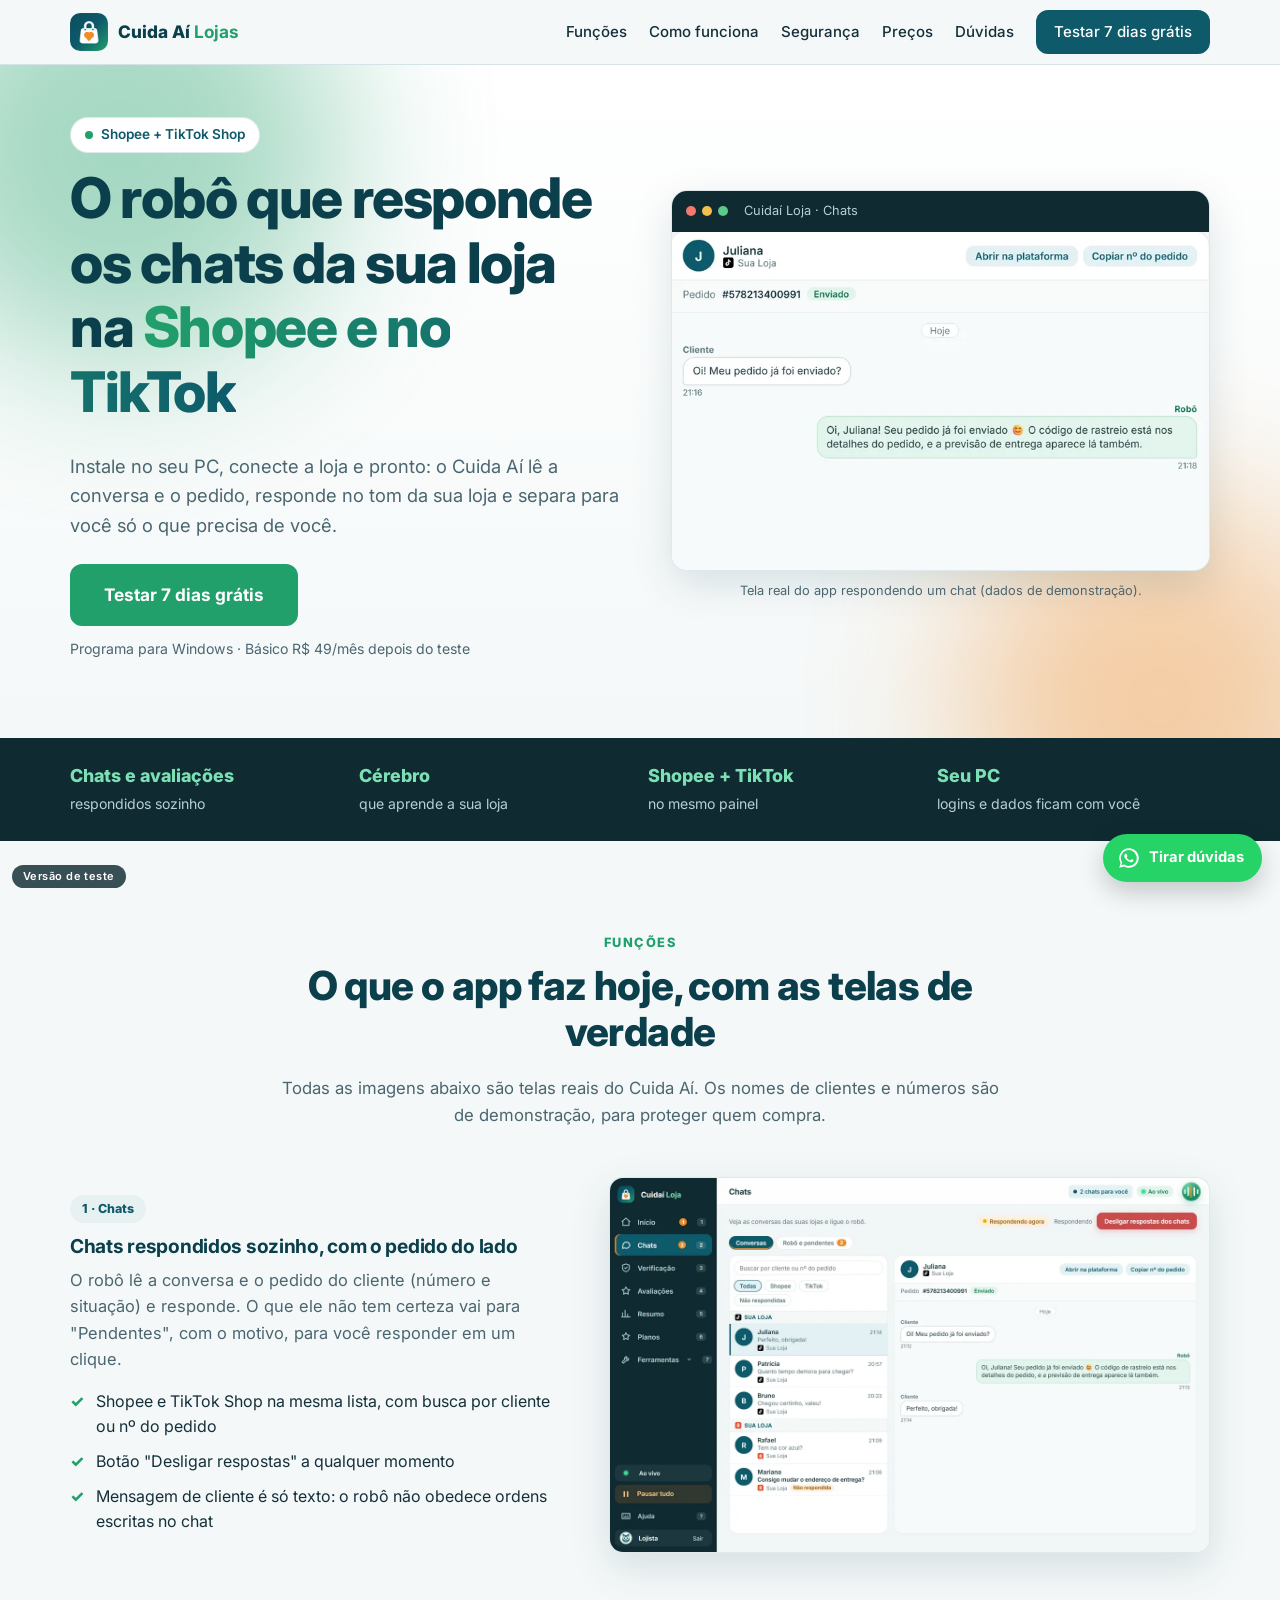
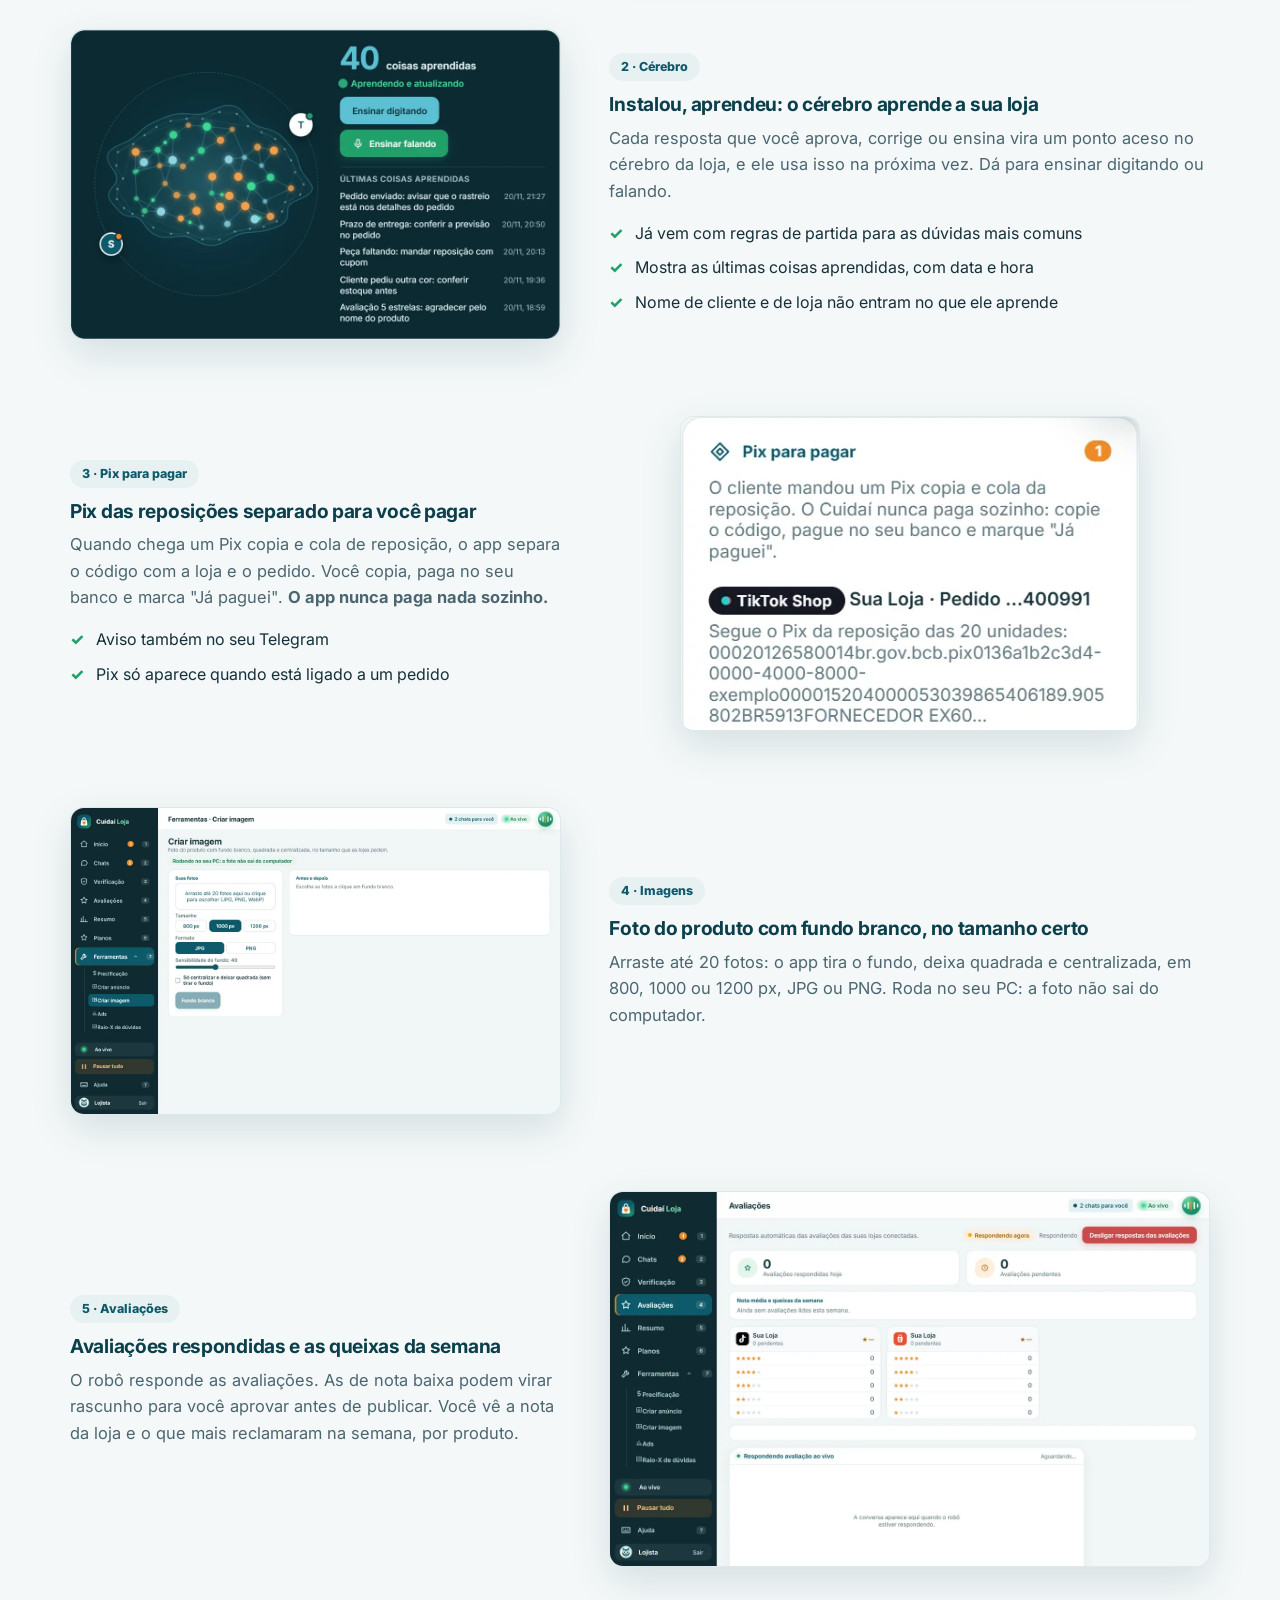
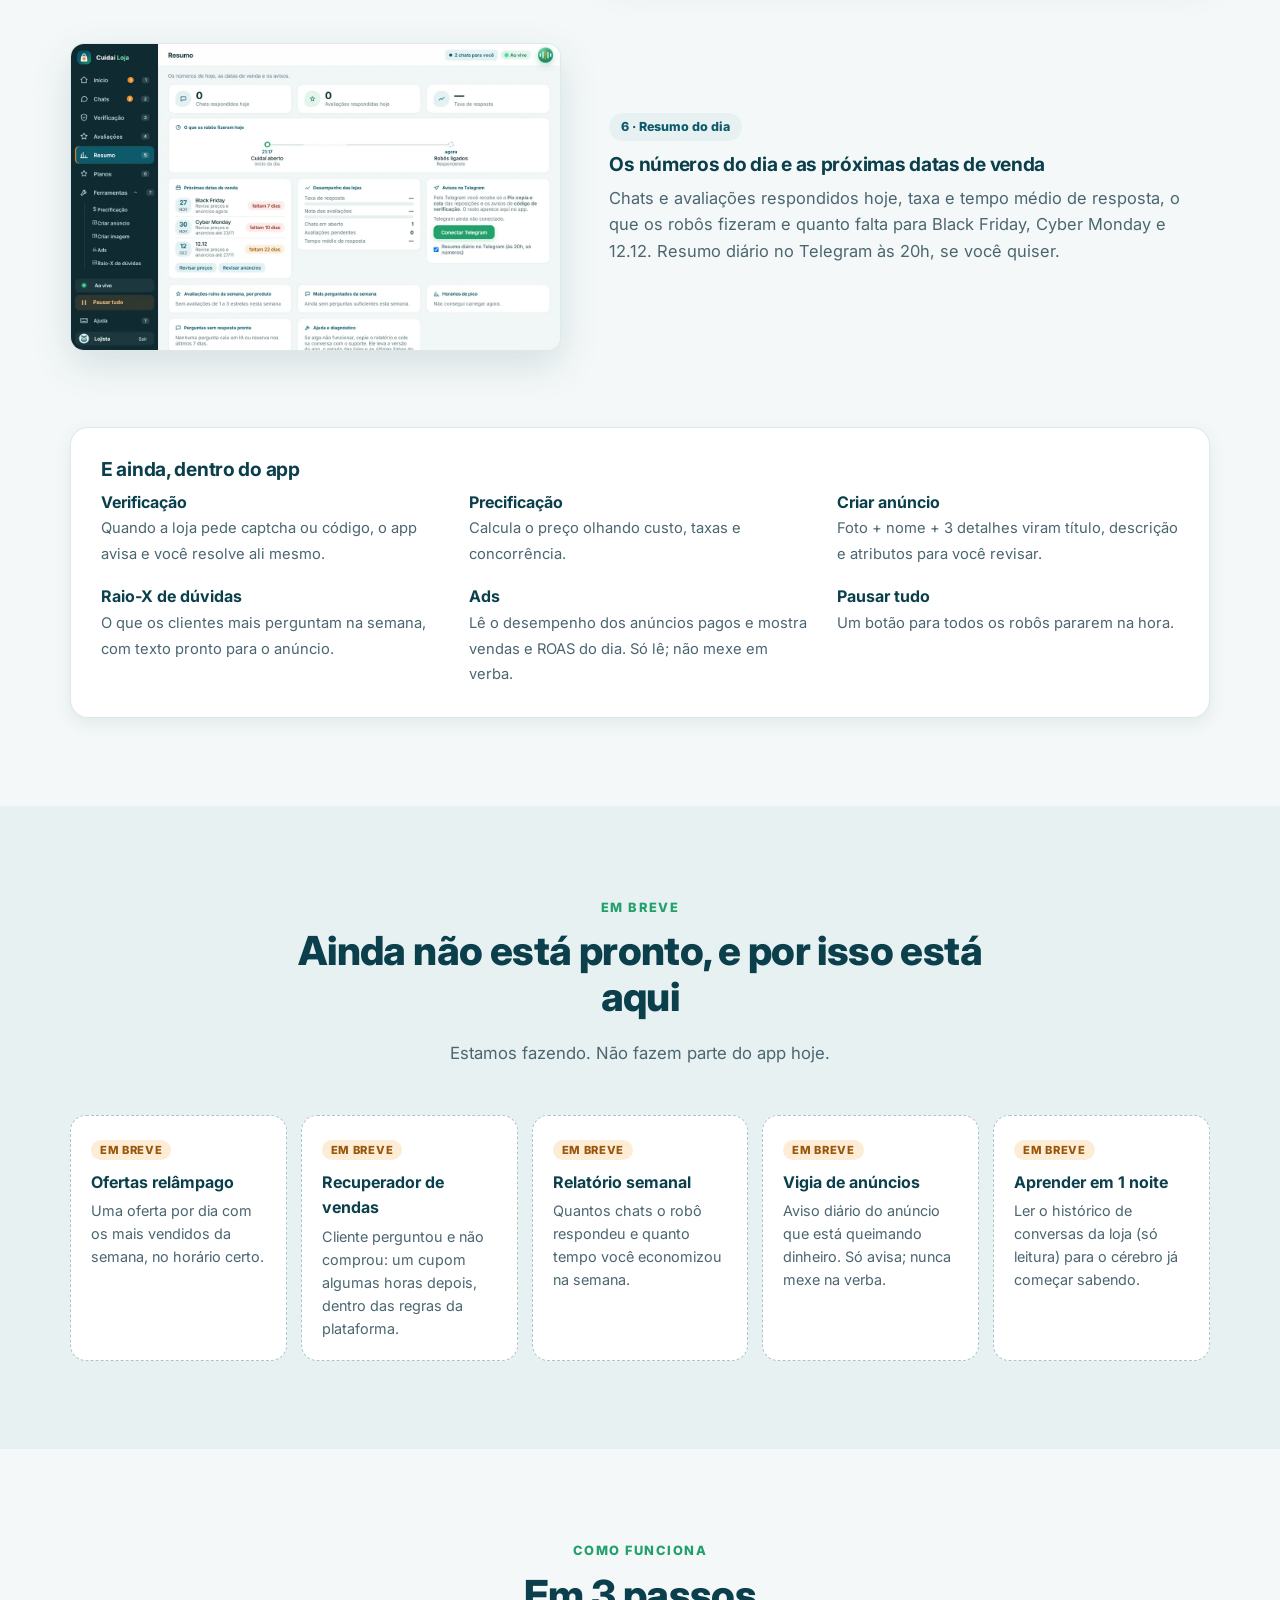
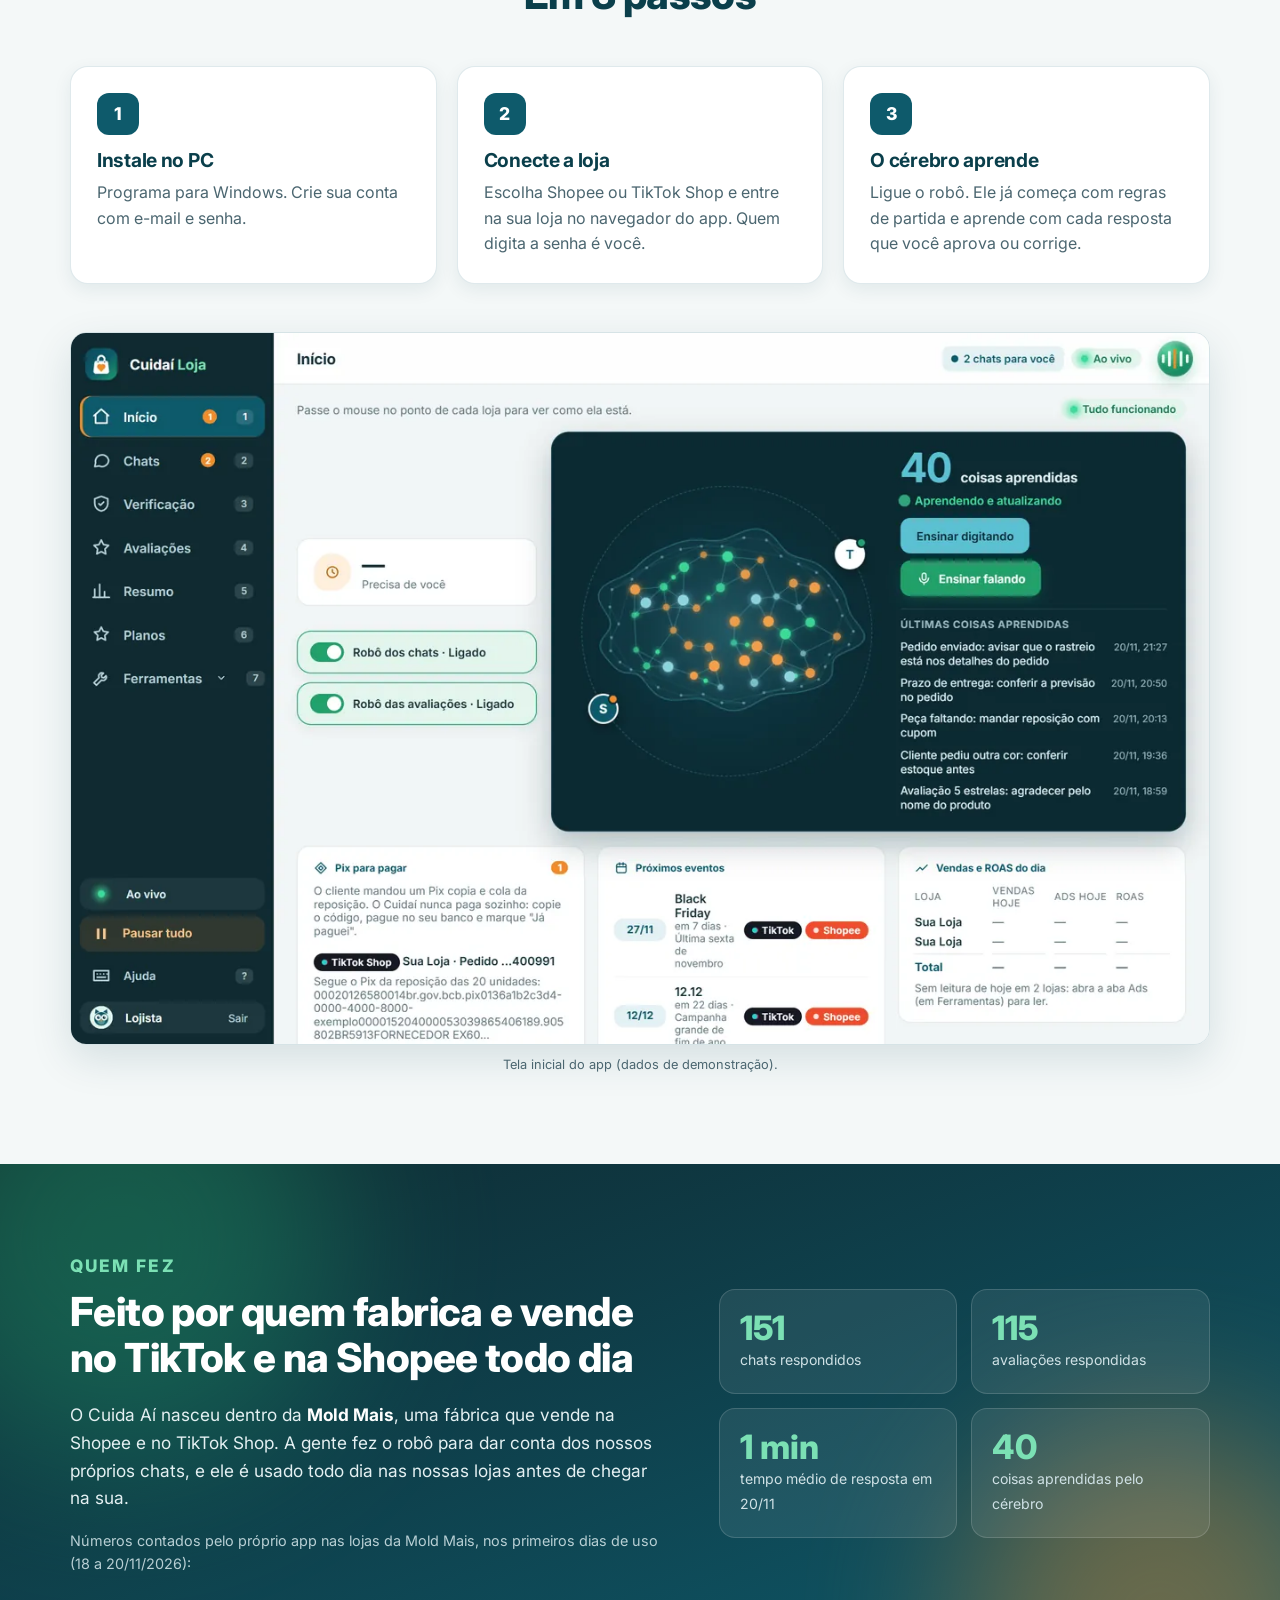
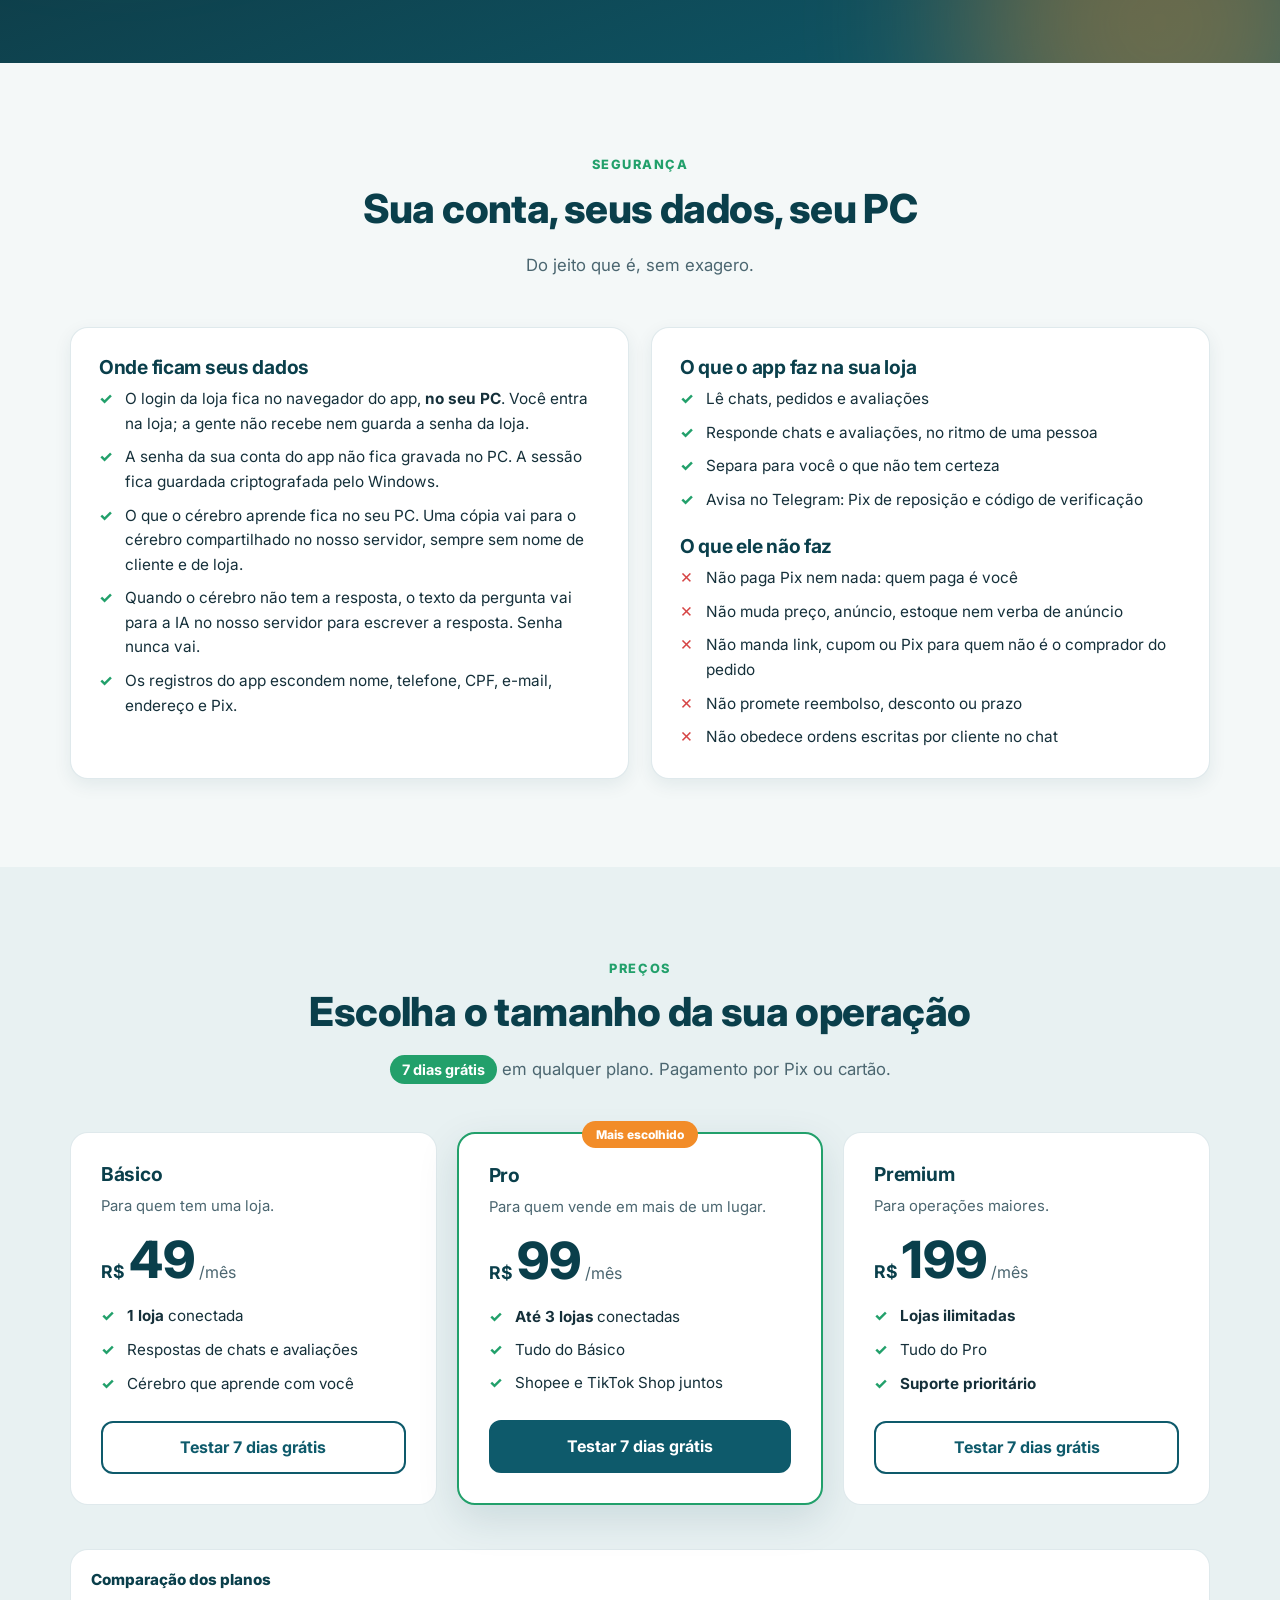
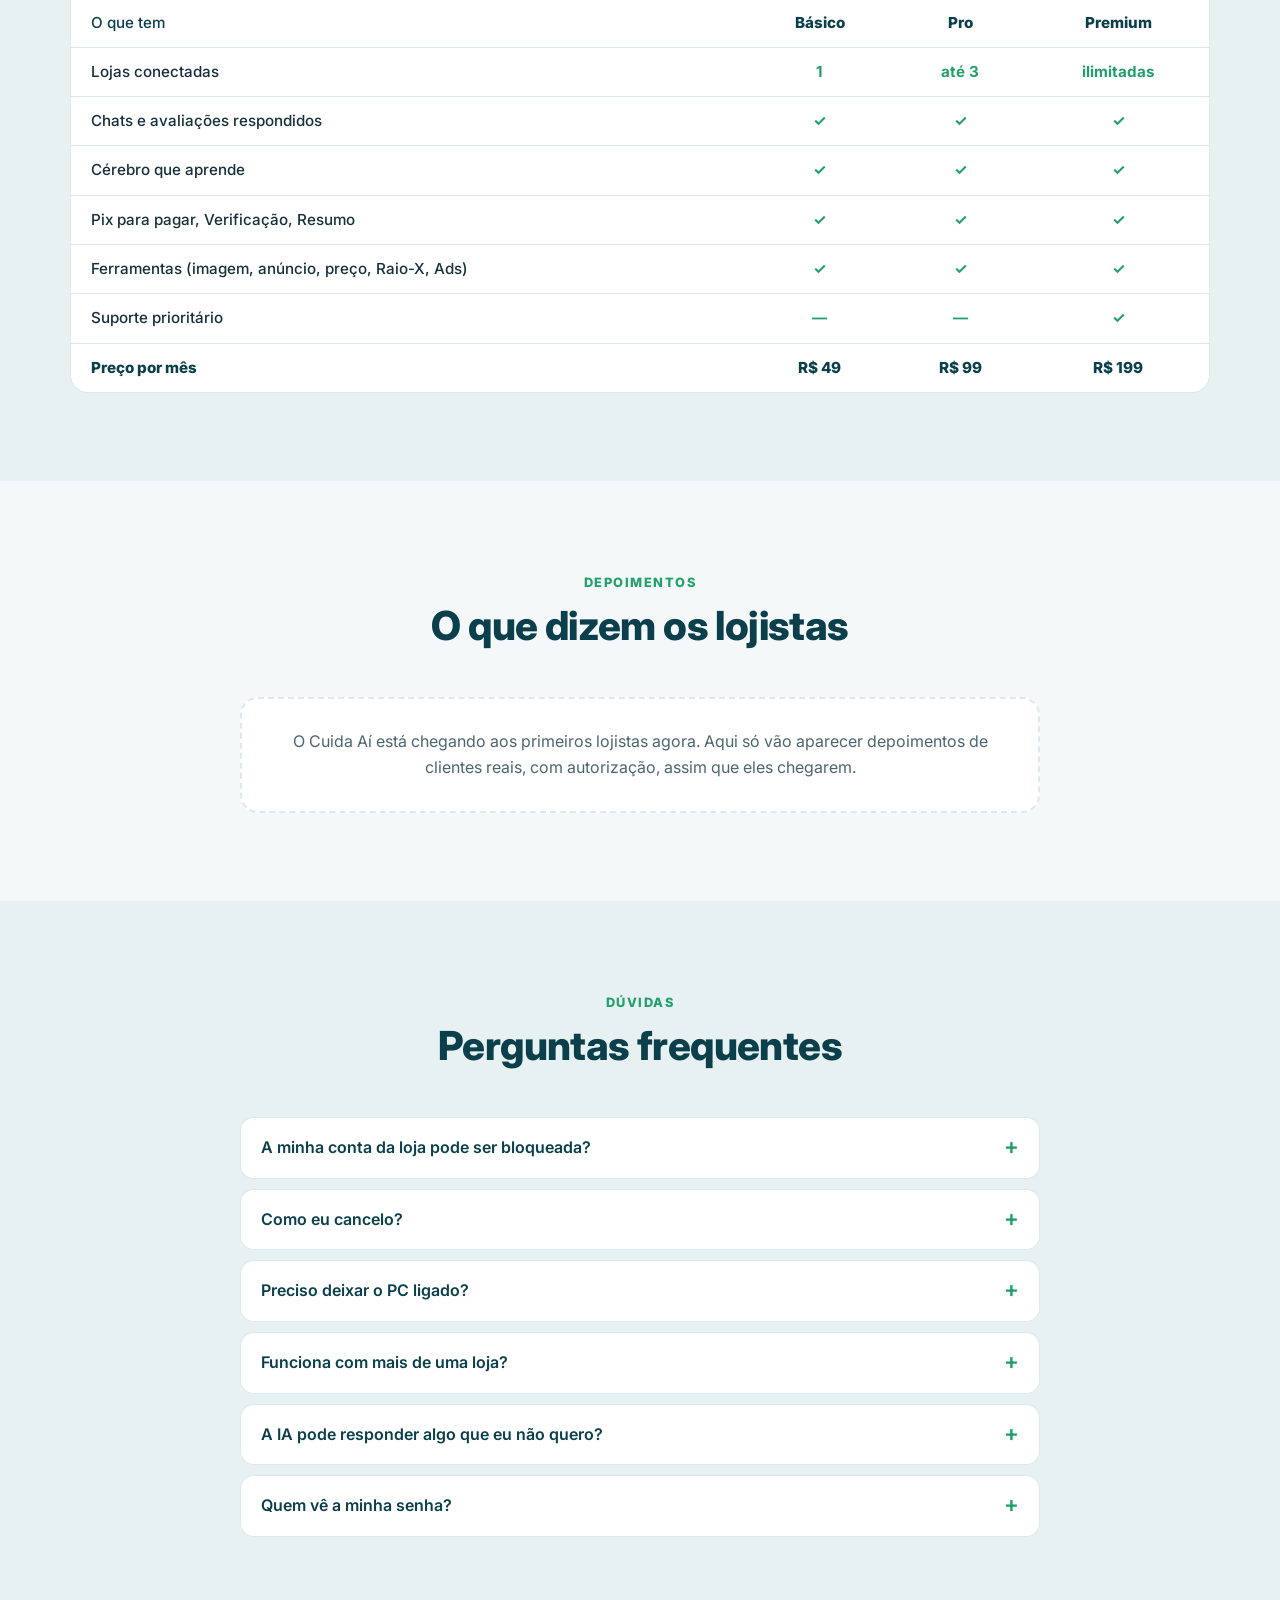
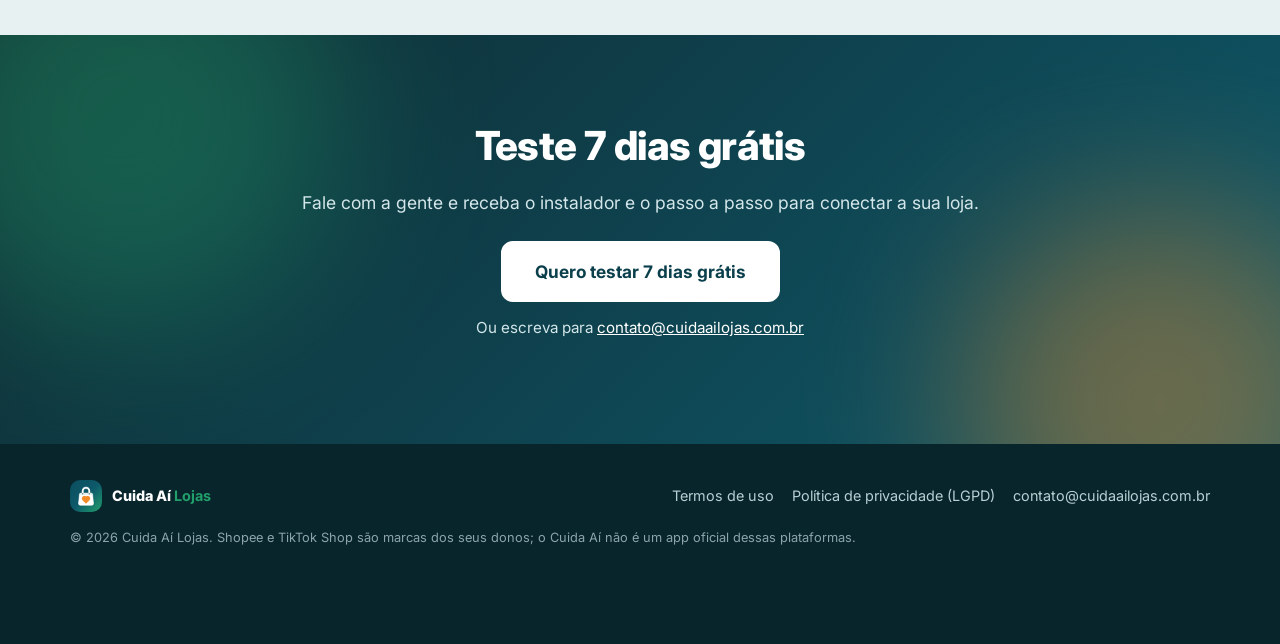
==== index.html @ 2e717715 "Versão de teste do site 2026-11-21 00:42" ====
<!doctype html>
<html lang="pt-BR">
<head>
<meta name="robots" content="noindex, nofollow">
<meta charset="utf-8">
<meta name="viewport" content="width=device-width, initial-scale=1">
<title>Cuida Aí Lojas — o robô que responde os chats da sua loja na Shopee e no TikTok</title>
<meta name="description" content="Programa para Windows que responde os chats e as avaliações da sua loja na Shopee e no TikTok Shop, com um cérebro que aprende o jeito da sua loja. Teste 7 dias grátis.">
<link rel="canonical" href="https://cuidaailojas.com.br/">
<meta name="theme-color" content="#0E5A6B">
<meta property="og:type" content="website">
<meta property="og:locale" content="pt_BR">
<meta property="og:site_name" content="Cuida Aí Lojas">
<meta property="og:title" content="O robô que responde os chats da sua loja na Shopee e no TikTok">
<meta property="og:description" content="Chats e avaliações respondidos no seu PC, com um cérebro que aprende a sua loja. 7 dias grátis.">
<meta property="og:url" content="https://cuidaailojas.com.br/">
<meta property="og:image" content="https://cuidaailojas.com.br/img/app/chats.webp">
<meta name="twitter:card" content="summary_large_image">
<link rel="icon" type="image/png" sizes="32x32" href="img/favicon-32.png">
<link rel="apple-touch-icon" href="img/apple-touch-icon.png">
<link rel="preconnect" href="https://fonts.googleapis.com">
<link rel="preconnect" href="https://fonts.gstatic.com" crossorigin>
<link rel="stylesheet" href="https://fonts.googleapis.com/css2?family=Inter:wght@400;500;600;700;800&display=swap">
<link rel="preload" as="image" href="img/app/chat-ao-vivo.webp" type="image/webp">
<link rel="stylesheet" href="home.css">
<script src="home.js" defer></script>
<style>.teste-aviso{position:fixed;left:12px;bottom:12px;z-index:70;padding:5px 11px;border-radius:999px;background:rgba(15,42,49,.82);color:#fff;font:600 11px/1.2 Inter,system-ui,sans-serif;letter-spacing:.04em;pointer-events:none}@media (max-width:760px){.teste-aviso{bottom:max(12px,env(safe-area-inset-bottom))}}</style>
</head>
<body>
<a class="skip" href="#conteudo">Pular para o conteúdo</a>
<div class="progresso" aria-hidden="true"></div>

<header class="topo">
  <div class="wrap topo-in">
    <a class="marca" href="#inicio" aria-label="Cuida Aí Lojas — início">
      <img src="img/logo-96.png" width="38" height="38" alt="">
      <span>Cuida Aí <b>Lojas</b></span>
    </a>
    <input type="checkbox" id="menu" class="menu-chk" aria-hidden="true">
    <label for="menu" class="menu-btn" aria-label="Abrir menu"><span></span></label>
    <nav class="nav" aria-label="Principal">
      <a href="#funcoes">Funções</a>
      <a href="#como-funciona">Como funciona</a>
      <a href="#seguranca">Segurança</a>
      <a href="#precos">Preços</a>
      <a href="#duvidas">Dúvidas</a>
      <a class="btn btn-sm" href="#comecar" data-cta><span>Testar 7 dias grátis</span></a>
    </nav>
  </div>
</header>

<main id="conteudo">

<!-- ============ TOPO ============ -->
<section class="hero" id="inicio">
  <div class="aurora" aria-hidden="true"><i class="a1"></i><i class="a2"></i></div>
  <div class="wrap hero-in">
    <div class="hero-txt">
      <p class="selo entra"><span class="ponto"></span> Shopee + TikTok Shop</p>
      <h1 class="entra" style="--d:.06s">O robô que responde os chats da sua loja na <span class="grad">Shopee e no TikTok</span></h1>
      <p class="sub entra" style="--d:.12s">Instale no seu PC, conecte a loja e pronto: o Cuida Aí lê a conversa e o pedido, responde no tom da sua loja e separa para você só o que precisa de você.</p>
      <div class="acoes entra" style="--d:.18s">
        <a class="btn btn-lg" href="#comecar" data-cta><span>Testar 7 dias grátis</span></a>
      </div>
      <p class="nota entra" style="--d:.24s">Programa para Windows · Básico R$ 49/mês depois do teste</p>
    </div>
    <figure class="hero-vis entra" style="--d:.14s">
      <div class="janela">
        <div class="janela-topo"><i></i><i></i><i></i><span>Cuidaí Loja · Chats</span></div>
        <img src="img/app/chat-ao-vivo.webp" width="760" height="479" alt="Tela real do app: o cliente pergunta se o pedido foi enviado e o robô responde sozinho" fetchpriority="high">
      </div>
      <figcaption>Tela real do app respondendo um chat (dados de demonstração).</figcaption>
    </figure>
  </div>
</section>

<!-- ============ FAIXA ============ -->
<section class="faixa" aria-label="Resumo">
  <div class="wrap faixa-in">
    <div><b>Chats e avaliações</b><span>respondidos sozinho</span></div>
    <div><b>Cérebro</b><span>que aprende a sua loja</span></div>
    <div><b>Shopee + TikTok</b><span>no mesmo painel</span></div>
    <div><b>Seu PC</b><span>logins e dados ficam com você</span></div>
  </div>
</section>

<!-- ============ FUNÇÕES ============ -->
<section class="secao" id="funcoes">
  <div class="wrap">
    <div class="cab revela">
      <p class="kicker">Funções</p>
      <h2>O que o app faz hoje, com as telas de verdade</h2>
      <p class="cab-sub">Todas as imagens abaixo são telas reais do Cuida Aí. Os nomes de clientes e números são de demonstração, para proteger quem compra.</p>
    </div>

    <article class="func revela">
      <div class="func-txt">
        <span class="tag-f">1 · Chats</span>
        <h3>Chats respondidos sozinho, com o pedido do lado</h3>
        <p>O robô lê a conversa e o pedido do cliente (número e situação) e responde. O que ele não tem certeza vai para "Pendentes", com o motivo, para você responder em um clique.</p>
        <ul class="lista">
          <li>Shopee e TikTok Shop na mesma lista, com busca por cliente ou nº do pedido</li>
          <li>Botão "Desligar respostas" a qualquer momento</li>
          <li>Mensagem de cliente é só texto: o robô não obedece ordens escritas no chat</li>
        </ul>
      </div>
      <figure class="func-img"><img src="img/app/chats.webp" width="1280" height="800" loading="lazy" alt="Tela de Chats: lista de conversas da Shopee e do TikTok e a conversa aberta com a resposta do robô e o pedido"></figure>
    </article>

    <article class="func func-inv revela" id="aprende">
      <div class="func-txt">
        <span class="tag-f">2 · Cérebro</span>
        <h3>Instalou, aprendeu: o cérebro aprende a sua loja</h3>
        <p>Cada resposta que você aprova, corrige ou ensina vira um ponto aceso no cérebro da loja, e ele usa isso na próxima vez. Dá para ensinar digitando ou falando.</p>
        <ul class="lista">
          <li>Já vem com regras de partida para as dúvidas mais comuns</li>
          <li>Mostra as últimas coisas aprendidas, com data e hora</li>
          <li>Nome de cliente e de loja não entram no que ele aprende</li>
        </ul>
      </div>
      <figure class="func-img"><img src="img/app/cerebro.webp" width="1072" height="676" loading="lazy" alt="Cérebro do app com pontos acesos, contador de coisas aprendidas e botões Ensinar digitando e Ensinar falando"></figure>
    </article>

    <article class="func revela">
      <div class="func-txt">
        <span class="tag-f">3 · Pix para pagar</span>
        <h3>Pix das reposições separado para você pagar</h3>
        <p>Quando chega um Pix copia e cola de reposição, o app separa o código com a loja e o pedido. Você copia, paga no seu banco e marca "Já paguei". <b>O app nunca paga nada sozinho.</b></p>
        <ul class="lista">
          <li>Aviso também no seu Telegram</li>
          <li>Pix só aparece quando está ligado a um pedido</li>
        </ul>
      </div>
      <figure class="func-img func-img-p"><img src="img/app/pix.webp" width="488" height="334" loading="lazy" alt="Cartão Pix para pagar com o código copia e cola, a loja e o pedido"></figure>
    </article>

    <article class="func func-inv revela">
      <div class="func-txt">
        <span class="tag-f">4 · Imagens</span>
        <h3>Foto do produto com fundo branco, no tamanho certo</h3>
        <p>Arraste até 20 fotos: o app tira o fundo, deixa quadrada e centralizada, em 800, 1000 ou 1200 px, JPG ou PNG. Roda no seu PC: a foto não sai do computador.</p>
      </div>
      <figure class="func-img"><img src="img/app/imagem.webp" width="1280" height="800" loading="lazy" alt="Ferramenta Criar imagem com escolha de tamanho, formato e sensibilidade do fundo"></figure>
    </article>

    <article class="func revela">
      <div class="func-txt">
        <span class="tag-f">5 · Avaliações</span>
        <h3>Avaliações respondidas e as queixas da semana</h3>
        <p>O robô responde as avaliações. As de nota baixa podem virar rascunho para você aprovar antes de publicar. Você vê a nota da loja e o que mais reclamaram na semana, por produto.</p>
      </div>
      <figure class="func-img"><img src="img/app/aval.webp" width="1280" height="800" loading="lazy" alt="Tela de Avaliações com pendentes por estrela e nota da loja"></figure>
    </article>

    <article class="func func-inv revela">
      <div class="func-txt">
        <span class="tag-f">6 · Resumo do dia</span>
        <h3>Os números do dia e as próximas datas de venda</h3>
        <p>Chats e avaliações respondidos hoje, taxa e tempo médio de resposta, o que os robôs fizeram e quanto falta para Black Friday, Cyber Monday e 12.12. Resumo diário no Telegram às 20h, se você quiser.</p>
      </div>
      <figure class="func-img"><img src="img/app/resumo.webp" width="1280" height="800" loading="lazy" alt="Tela de Resumo com números do dia, linha do tempo dos robôs, datas de venda e avisos no Telegram"></figure>
    </article>

    <div class="mais revela">
      <h3>E ainda, dentro do app</h3>
      <div class="mais-grade">
        <div><b>Verificação</b><span>Quando a loja pede captcha ou código, o app avisa e você resolve ali mesmo.</span></div>
        <div><b>Precificação</b><span>Calcula o preço olhando custo, taxas e concorrência.</span></div>
        <div><b>Criar anúncio</b><span>Foto + nome + 3 detalhes viram título, descrição e atributos para você revisar.</span></div>
        <div><b>Raio-X de dúvidas</b><span>O que os clientes mais perguntam na semana, com texto pronto para o anúncio.</span></div>
        <div><b>Ads</b><span>Lê o desempenho dos anúncios pagos e mostra vendas e ROAS do dia. Só lê; não mexe em verba.</span></div>
        <div><b>Pausar tudo</b><span>Um botão para todos os robôs pararem na hora.</span></div>
      </div>
    </div>
  </div>
</section>

<!-- ============ EM BREVE ============ -->
<section class="secao secao-tinta" id="em-breve">
  <div class="wrap">
    <div class="cab revela">
      <p class="kicker">Em breve</p>
      <h2>Ainda não está pronto, e por isso está aqui</h2>
      <p class="cab-sub">Estamos fazendo. Não fazem parte do app hoje.</p>
    </div>
    <div class="breve">
      <div class="revela"><span class="sb">Em breve</span><b>Ofertas relâmpago</b><p>Uma oferta por dia com os mais vendidos da semana, no horário certo.</p></div>
      <div class="revela"><span class="sb">Em breve</span><b>Recuperador de vendas</b><p>Cliente perguntou e não comprou: um cupom algumas horas depois, dentro das regras da plataforma.</p></div>
      <div class="revela"><span class="sb">Em breve</span><b>Relatório semanal</b><p>Quantos chats o robô respondeu e quanto tempo você economizou na semana.</p></div>
      <div class="revela"><span class="sb">Em breve</span><b>Vigia de anúncios</b><p>Aviso diário do anúncio que está queimando dinheiro. Só avisa; nunca mexe na verba.</p></div>
      <div class="revela"><span class="sb">Em breve</span><b>Aprender em 1 noite</b><p>Ler o histórico de conversas da loja (só leitura) para o cérebro já começar sabendo.</p></div>
    </div>
  </div>
</section>

<!-- ============ COMO FUNCIONA ============ -->
<section class="secao" id="como-funciona">
  <div class="wrap">
    <div class="cab revela">
      <p class="kicker">Como funciona</p>
      <h2>Em 3 passos</h2>
    </div>
    <ol class="passos">
      <li class="revela"><span class="pn">1</span><h3>Instale no PC</h3><p>Programa para Windows. Crie sua conta com e-mail e senha.</p></li>
      <li class="revela" style="--d:.08s"><span class="pn">2</span><h3>Conecte a loja</h3><p>Escolha Shopee ou TikTok Shop e entre na sua loja no navegador do app. Quem digita a senha é você.</p></li>
      <li class="revela" style="--d:.16s"><span class="pn">3</span><h3>O cérebro aprende</h3><p>Ligue o robô. Ele já começa com regras de partida e aprende com cada resposta que você aprova ou corrige.</p></li>
    </ol>
    <figure class="ini revela"><img src="img/app/inicio.webp" width="1280" height="800" loading="lazy" alt="Tela inicial do app com os robôs ligados, o cérebro, Pix para pagar, próximos eventos e vendas do dia"><figcaption>Tela inicial do app (dados de demonstração).</figcaption></figure>
  </div>
</section>

<!-- ============ HISTÓRIA ============ -->
<section class="secao secao-escura" id="historia">
  <div class="aurora" aria-hidden="true"><i class="a1"></i><i class="a2"></i></div>
  <div class="wrap hist-in">
    <div class="revela">
      <p class="kicker kicker-claro">Quem fez</p>
      <h2>Feito por quem fabrica e vende no TikTok e na Shopee todo dia</h2>
      <p>O Cuida Aí nasceu dentro da <b>Mold Mais</b>, uma fábrica que vende na Shopee e no TikTok Shop. A gente fez o robô para dar conta dos nossos próprios chats, e ele é usado todo dia nas nossas lojas antes de chegar na sua.</p>
      <p class="hist-nota">Números contados pelo próprio app nas lojas da Mold Mais, nos primeiros dias de uso (18 a 20/11/2026):</p>
    </div>
    <div class="hist-nums revela" style="--d:.1s">
      <div><b>151</b><span>chats respondidos</span></div>
      <div><b>115</b><span>avaliações respondidas</span></div>
      <div><b>1 min</b><span>tempo médio de resposta em 20/11</span></div>
      <div><b>40</b><span>coisas aprendidas pelo cérebro</span></div>
    </div>
  </div>
</section>

<!-- ============ SEGURANÇA ============ -->
<section class="secao" id="seguranca">
  <div class="wrap">
    <div class="cab revela">
      <p class="kicker">Segurança</p>
      <h2>Sua conta, seus dados, seu PC</h2>
      <p class="cab-sub">Do jeito que é, sem exagero.</p>
    </div>
    <div class="seg">
      <div class="seg-card revela">
        <h3>Onde ficam seus dados</h3>
        <ul class="lista">
          <li>O login da loja fica no navegador do app, <b>no seu PC</b>. Você entra na loja; a gente não recebe nem guarda a senha da loja.</li>
          <li>A senha da sua conta do app não fica gravada no PC. A sessão fica guardada criptografada pelo Windows.</li>
          <li>O que o cérebro aprende fica no seu PC. Uma cópia vai para o cérebro compartilhado no nosso servidor, sempre sem nome de cliente e de loja.</li>
          <li>Quando o cérebro não tem a resposta, o texto da pergunta vai para a IA no nosso servidor para escrever a resposta. Senha nunca vai.</li>
          <li>Os registros do app escondem nome, telefone, CPF, e-mail, endereço e Pix.</li>
        </ul>
      </div>
      <div class="seg-card revela" style="--d:.08s">
        <h3>O que o app faz na sua loja</h3>
        <ul class="lista">
          <li>Lê chats, pedidos e avaliações</li>
          <li>Responde chats e avaliações, no ritmo de uma pessoa</li>
          <li>Separa para você o que não tem certeza</li>
          <li>Avisa no Telegram: Pix de reposição e código de verificação</li>
        </ul>
        <h3 class="seg-nao">O que ele não faz</h3>
        <ul class="lista lista-nao">
          <li>Não paga Pix nem nada: quem paga é você</li>
          <li>Não muda preço, anúncio, estoque nem verba de anúncio</li>
          <li>Não manda link, cupom ou Pix para quem não é o comprador do pedido</li>
          <li>Não promete reembolso, desconto ou prazo</li>
          <li>Não obedece ordens escritas por cliente no chat</li>
        </ul>
      </div>
    </div>
  </div>
</section>

<!-- ============ PREÇOS ============ -->
<section class="secao secao-tinta" id="precos">
  <div class="wrap">
    <div class="cab revela">
      <p class="kicker">Preços</p>
      <h2>Escolha o tamanho da sua operação</h2>
      <p class="cab-sub"><span class="selo-gratis">7 dias grátis</span> em qualquer plano. Pagamento por Pix ou cartão.</p>
    </div>
    <div class="planos">
      <article class="plano revela">
        <h3>Básico</h3>
        <p class="p-desc">Para quem tem uma loja.</p>
        <p class="preco"><small>R$</small><b>49</b><span>/mês</span></p>
        <ul class="lista">
          <li><b>1 loja</b> conectada</li>
          <li>Respostas de chats e avaliações</li>
          <li>Cérebro que aprende com você</li>
        </ul>
        <a class="btn btn-claro btn-largo" href="#comecar" data-cta data-plano="Básico"><span>Testar 7 dias grátis</span></a>
      </article>
      <article class="plano plano-dest revela" style="--d:.08s">
        <span class="fita">Mais escolhido</span>
        <h3>Pro</h3>
        <p class="p-desc">Para quem vende em mais de um lugar.</p>
        <p class="preco"><small>R$</small><b>99</b><span>/mês</span></p>
        <ul class="lista">
          <li><b>Até 3 lojas</b> conectadas</li>
          <li>Tudo do Básico</li>
          <li>Shopee e TikTok Shop juntos</li>
        </ul>
        <a class="btn btn-largo" href="#comecar" data-cta data-plano="Pro"><span>Testar 7 dias grátis</span></a>
      </article>
      <article class="plano revela" style="--d:.16s">
        <h3>Premium</h3>
        <p class="p-desc">Para operações maiores.</p>
        <p class="preco"><small>R$</small><b>199</b><span>/mês</span></p>
        <ul class="lista">
          <li><b>Lojas ilimitadas</b></li>
          <li>Tudo do Pro</li>
          <li><b>Suporte prioritário</b></li>
        </ul>
        <a class="btn btn-claro btn-largo" href="#comecar" data-cta data-plano="Premium"><span>Testar 7 dias grátis</span></a>
      </article>
    </div>

    <div class="comp revela">
      <table>
        <caption>Comparação dos planos</caption>
        <thead><tr><th scope="col">O que tem</th><th scope="col">Básico</th><th scope="col">Pro</th><th scope="col">Premium</th></tr></thead>
        <tbody>
          <tr><th scope="row">Lojas conectadas</th><td>1</td><td>até 3</td><td>ilimitadas</td></tr>
          <tr><th scope="row">Chats e avaliações respondidos</th><td>✓</td><td>✓</td><td>✓</td></tr>
          <tr><th scope="row">Cérebro que aprende</th><td>✓</td><td>✓</td><td>✓</td></tr>
          <tr><th scope="row">Pix para pagar, Verificação, Resumo</th><td>✓</td><td>✓</td><td>✓</td></tr>
          <tr><th scope="row">Ferramentas (imagem, anúncio, preço, Raio-X, Ads)</th><td>✓</td><td>✓</td><td>✓</td></tr>
          <tr><th scope="row">Suporte prioritário</th><td>—</td><td>—</td><td>✓</td></tr>
          <tr><th scope="row">Preço por mês</th><td>R$ 49</td><td>R$ 99</td><td>R$ 199</td></tr>
        </tbody>
      </table>
    </div>
  </div>
</section>

<!-- ============ DEPOIMENTOS (espaço reservado: só clientes reais) ============ -->
<section class="secao" id="depoimentos">
  <div class="wrap estreito">
    <div class="cab revela">
      <p class="kicker">Depoimentos</p>
      <h2>O que dizem os lojistas</h2>
    </div>
    <div class="depo-vazio revela">
      <p>O Cuida Aí está chegando aos primeiros lojistas agora. Aqui só vão aparecer depoimentos de clientes reais, com autorização, assim que eles chegarem.</p>
    </div>
    <!-- DEPOIMENTOS: para adicionar um cliente real, copie o bloco abaixo para dentro de .depo-lista e apague .depo-vazio.
    <div class="depo-lista">
      <figure class="depo"><blockquote>"Texto do cliente."</blockquote><figcaption><b>Nome</b> · Loja · Shopee</figcaption></figure>
    </div> -->
  </div>
</section>

<!-- ============ DÚVIDAS ============ -->
<section class="secao secao-tinta" id="duvidas">
  <div class="wrap estreito">
    <div class="cab revela">
      <p class="kicker">Dúvidas</p>
      <h2>Perguntas frequentes</h2>
    </div>
    <div class="faq revela">
      <details>
        <summary>A minha conta da loja pode ser bloqueada?</summary>
        <p>O app trabalha dentro da sua loja logada, como você faria: lê e responde as mensagens no ritmo de uma pessoa, e não manda link, cupom ou Pix para quem não é o comprador. Mesmo assim, as regras são de cada plataforma e podem mudar, então não dá para prometer risco zero. Se algo parecer errado, o botão "Pausar tudo" para todos os robôs na hora.</p>
      </details>
      <details>
        <summary>Como eu cancelo?</summary>
        <p>A assinatura é mensal, sem fidelidade. Você começa com 7 dias grátis; se não quiser continuar, é só avisar antes de acabar o teste e não paga nada.</p>
      </details>
      <details>
        <summary>Preciso deixar o PC ligado?</summary>
        <p>Sim. O Cuida Aí é um programa para Windows e responde enquanto o PC está ligado, com o app aberto e conectado à internet. Com o PC desligado, as respostas param, e o que ficou pendente aparece quando você abrir de novo.</p>
      </details>
      <details>
        <summary>Funciona com mais de uma loja?</summary>
        <p>Sim. O Básico atende 1 loja, o Pro até 3 e o Premium lojas ilimitadas. Shopee e TikTok Shop aparecem juntas no mesmo painel.</p>
      </details>
      <details>
        <summary>A IA pode responder algo que eu não quero?</summary>
        <p>Toda resposta passa por uma conferência antes de sair: sem link, sem Pix, sem promessa de reembolso, desconto ou prazo. Quando o robô não tem certeza, a conversa vai para "Pendentes" para você responder.</p>
      </details>
      <details>
        <summary>Quem vê a minha senha?</summary>
        <p>Ninguém da nossa equipe. A senha da loja você digita direto no site da Shopee ou do TikTok, no navegador do app no seu PC.</p>
      </details>
    </div>
  </div>
</section>

<!-- ============ CHAMADA FINAL ============ -->
<section class="cta-final" id="comecar">
  <div class="aurora" aria-hidden="true"><i class="a1"></i><i class="a2"></i></div>
  <div class="wrap cta-in revela">
    <h2>Teste 7 dias grátis</h2>
    <p>Fale com a gente e receba o instalador e o passo a passo para conectar a sua loja.</p>
    <div class="cta-acoes">
      <a class="btn btn-lg btn-branco" href="mailto:contato@cuidaailojas.com.br?subject=Quero%20testar%207%20dias%20gr%C3%A1tis" data-whats="Olá! Quero testar o Cuida Aí Lojas por 7 dias grátis."><span>Quero testar 7 dias grátis</span></a>
    </div>
    <p class="cta-nota">Ou escreva para <a href="mailto:contato@cuidaailojas.com.br">contato@cuidaailojas.com.br</a></p>
  </div>
</section>

</main>

<footer class="rodape">
  <div class="wrap rodape-in">
    <a class="marca" href="#inicio">
      <img src="img/logo-96.png" width="32" height="32" alt="" loading="lazy">
      <span>Cuida Aí <b>Lojas</b></span>
    </a>
    <nav aria-label="Rodapé">
      <a href="termos.html">Termos de uso</a>
      <a href="privacidade.html">Política de privacidade (LGPD)</a>
      <a href="mailto:contato@cuidaailojas.com.br">contato@cuidaailojas.com.br</a>
    </nav>
    <p class="copy">© <span id="ano">2026</span> Cuida Aí Lojas. Shopee e TikTok Shop são marcas dos seus donos; o Cuida Aí não é um app oficial dessas plataformas.</p>
  </div>
</footer>

<!-- WhatsApp: o número fica em home.js (WHATSAPP). Sem número, o botão abre o e-mail. -->
<a class="whats" href="mailto:contato@cuidaailojas.com.br?subject=D%C3%BAvida%20sobre%20o%20Cuida%20A%C3%AD%20Lojas" data-whats="Olá! Tenho uma dúvida sobre o Cuida Aí Lojas." aria-label="Tirar dúvidas no WhatsApp">
  <svg viewBox="0 0 32 32" aria-hidden="true"><path d="M16 3a13 13 0 0 0-11.2 19.6L3 29l6.6-1.7A13 13 0 1 0 16 3zm0 23.6c-2 0-4-.6-5.7-1.6l-.4-.2-3.9 1 1-3.8-.3-.4A10.6 10.6 0 1 1 16 26.6zm5.8-7.9c-.3-.2-1.9-.9-2.2-1-.3-.1-.5-.2-.7.2l-1 1.2c-.2.2-.4.2-.7.1a8.7 8.7 0 0 1-4.3-3.8c-.3-.6.3-.5.9-1.7.1-.2 0-.4 0-.5l-1-2.4c-.3-.6-.5-.5-.7-.5h-.6c-.2 0-.5.1-.8.4-.3.3-1 1-1 2.5s1.1 2.9 1.2 3.1c.2.2 2.1 3.2 5.1 4.5 1.9.8 2.6.9 3.6.7.6-.1 1.9-.8 2.1-1.5.3-.7.3-1.3.2-1.5l-.6-.3z"/></svg>
  <span>Dúvidas? WhatsApp</span>
</a>
<div class="teste-aviso" role="note">Versão de teste</div>
</body>
</html>
---- home.css ----
/* Cuida Aí Lojas — página inicial. Cores e fonte do app (brand.json): #0E5A6B, #22A06B, #F28C28, fundo #F4F8F8, Inter */
:root{
  --pri:#0E5A6B; --pri-esc:#0A3F4B; --rail:#0F2A31; --verde:#22A06B; --laranja:#F28C28;
  --fundo:#F4F8F8; --tinta:#E8F1F2; --texto:#15303a; --suave:#4b6670; --linha:rgba(14,90,107,.13);
  --raio:18px; --sombra:0 14px 40px rgba(10,63,75,.13); --sombra-p:0 6px 18px rgba(10,63,75,.08);
}
*{box-sizing:border-box}
html{scroll-behavior:smooth;scroll-padding-top:72px;-webkit-text-size-adjust:100%}
body{margin:0;font-family:Inter,system-ui,-apple-system,"Segoe UI",Roboto,sans-serif;color:var(--texto);background:var(--fundo);line-height:1.6;-webkit-font-smoothing:antialiased;overflow-x:hidden}
img{max-width:100%;height:auto;display:block}
a{color:var(--pri)}
h1,h2,h3{line-height:1.15;margin:0 0 .5em;color:var(--pri-esc);letter-spacing:-.015em}
h1{font-size:clamp(2rem,5.2vw,3.5rem);font-weight:800;letter-spacing:-.025em}
h2{font-size:clamp(1.65rem,3.6vw,2.5rem);font-weight:800}
h3{font-size:1.2rem;font-weight:700}
p{margin:0 0 1em}
figure{margin:0}
.wrap{width:min(1140px,100% - 32px);margin-inline:auto}
.estreito{width:min(800px,100% - 32px)}
.skip{position:absolute;left:-999px;top:8px;background:#fff;padding:8px 12px;border-radius:8px;z-index:100}
.skip:focus{left:8px}
.progresso{position:fixed;top:0;left:0;height:3px;width:0;background:linear-gradient(90deg,var(--verde),var(--laranja));z-index:60}

/* topo */
.topo{position:sticky;top:0;z-index:50;background:rgba(244,248,248,.9);backdrop-filter:blur(12px);-webkit-backdrop-filter:blur(12px);border-bottom:1px solid var(--linha)}
.topo-in{display:flex;align-items:center;justify-content:space-between;min-height:64px;gap:16px}
.marca{display:flex;align-items:center;gap:10px;text-decoration:none;color:var(--pri-esc);font-weight:800;font-size:1.08rem}
.marca img{border-radius:10px}
.marca b{color:var(--verde)}
.nav{display:flex;align-items:center;gap:22px}
.nav a{text-decoration:none;color:var(--texto);font-weight:500;font-size:.94rem}
.nav a:hover{color:var(--pri)}
.nav .btn{color:#fff}
.menu-chk{position:absolute;opacity:0;pointer-events:none}
.menu-btn{display:none;width:44px;height:44px;border-radius:10px;cursor:pointer;align-items:center;justify-content:center}
.menu-btn span,.menu-btn span::before,.menu-btn span::after{display:block;width:22px;height:2px;background:var(--pri-esc);border-radius:2px;position:relative;content:""}
.menu-btn span::before{position:absolute;top:-7px}
.menu-btn span::after{position:absolute;top:7px}

/* botões */
.btn{display:inline-flex;align-items:center;justify-content:center;gap:8px;min-height:44px;padding:12px 24px;border-radius:12px;background:var(--pri);color:#fff;text-decoration:none;font-weight:700;border:2px solid var(--pri);transition:transform .2s,box-shadow .2s,background .2s;text-align:center}
.btn:hover{transform:translateY(-2px);box-shadow:0 10px 24px rgba(14,90,107,.3);background:var(--pri-esc)}
.btn-sm{min-height:38px;padding:8px 16px;font-size:.9rem}
.btn-lg{min-height:56px;padding:15px 32px;font-size:1.08rem;background:var(--verde);border-color:var(--verde)}
.btn-lg:hover{background:#1b8a5b;box-shadow:0 10px 24px rgba(34,160,107,.35)}
.btn-largo{width:100%}
.btn-claro{background:#fff;color:var(--pri);border-color:var(--pri)}
.btn-claro:hover{background:var(--tinta);color:var(--pri-esc)}
.btn-branco{background:#fff;color:var(--pri-esc);border-color:#fff}
.btn-branco:hover{background:var(--tinta);color:var(--pri-esc)}

/* fundo animado */
.aurora{position:absolute;inset:0;overflow:hidden;pointer-events:none}
.aurora i{position:absolute;border-radius:50%;filter:blur(80px);opacity:.4;animation:flutuar 16s ease-in-out infinite alternate}
.aurora .a1{width:440px;height:440px;background:#22A06B;top:-140px;left:-100px}
.aurora .a2{width:400px;height:400px;background:#F28C28;bottom:-160px;right:-80px;animation-delay:-6s}
@keyframes flutuar{to{transform:translate(40px,30px) scale(1.1)}}

/* topo da página */
.hero{position:relative;overflow:hidden;padding:52px 0 64px;background:linear-gradient(180deg,#fff,var(--fundo))}
.hero-in{position:relative;display:grid;grid-template-columns:1.02fr 1fr;gap:52px;align-items:center}
.selo{display:inline-flex;align-items:center;gap:8px;padding:6px 14px;border-radius:999px;background:#fff;border:1px solid var(--linha);font-weight:600;font-size:.85rem;color:var(--pri)}
.ponto{width:8px;height:8px;border-radius:50%;background:var(--verde);animation:pulso 2s infinite}
@keyframes pulso{0%{box-shadow:0 0 0 0 rgba(34,160,107,.6)}70%{box-shadow:0 0 0 8px rgba(34,160,107,0)}100%{box-shadow:0 0 0 0 rgba(34,160,107,0)}}
.grad{background:linear-gradient(90deg,var(--verde),var(--pri));-webkit-background-clip:text;background-clip:text;color:transparent}
.sub{font-size:1.15rem;color:var(--suave);max-width:34em}
.acoes{margin:24px 0 12px}
.nota{font-size:.88rem;color:var(--suave)}
.janela{background:#fff;border-radius:16px;box-shadow:var(--sombra);border:1px solid var(--linha);overflow:hidden}
.janela-topo{display:flex;align-items:center;gap:6px;padding:10px 14px;background:var(--rail);font-size:.8rem;color:#B8CFD4}
.janela-topo i{width:10px;height:10px;border-radius:50%}
.janela-topo i:nth-child(1){background:#f2796b}.janela-topo i:nth-child(2){background:#f2c14b}.janela-topo i:nth-child(3){background:#5cc98b}
.janela-topo span{margin-left:10px}
.janela img{width:100%}
figcaption{font-size:.8rem;color:var(--suave);margin-top:10px;text-align:center}

/* faixa */
.faixa{background:var(--rail);color:#fff}
.faixa-in{display:grid;grid-template-columns:repeat(4,1fr);gap:16px;padding:24px 0}
.faixa b{display:block;font-size:1.12rem;font-weight:800;color:#7BE0B4}
.faixa span{font-size:.88rem;color:#B8CFD4}

/* seções */
.secao{position:relative;padding:88px 0}
.secao-tinta{background:var(--tinta)}
.secao-escura{background:linear-gradient(160deg,var(--rail),var(--pri));color:#E4F0F2;overflow:hidden}
.secao-escura h2{color:#fff}
.cab{max-width:720px;margin:0 auto 48px;text-align:center}
.kicker{display:inline-block;font-size:.8rem;font-weight:800;letter-spacing:.12em;text-transform:uppercase;color:var(--verde);margin-bottom:10px}
.kicker-claro{color:#7BE0B4}
.cab-sub{color:var(--suave);font-size:1.05rem}
.lista{list-style:none;padding:0;margin:0;display:grid;gap:9px}
.lista li{padding-left:26px;position:relative}
.lista li::before{content:"✓";position:absolute;left:0;top:0;color:var(--verde);font-weight:800}
.lista-nao li::before{content:"✕";color:#D64545}

/* funções */
.func{display:grid;grid-template-columns:.9fr 1.1fr;gap:48px;align-items:center;margin-bottom:76px}
.func-inv .func-txt{order:2}
.func>*,.hero-in>*,.hist-in>*,.seg>*,.planos>*,.passos>*{min-width:0}
.tag-f{display:inline-block;font-size:.78rem;font-weight:800;color:var(--pri);background:var(--tinta);padding:4px 12px;border-radius:999px;margin-bottom:12px}
.func-txt p{color:var(--suave);font-size:1.03rem}
.func-img img{border-radius:14px;box-shadow:var(--sombra);border:1px solid var(--linha);background:#fff}
.func-img-p img{max-width:min(460px,100%);margin-inline:auto}
.mais{background:#fff;border:1px solid var(--linha);border-radius:var(--raio);padding:30px;box-shadow:var(--sombra-p)}
.mais-grade{display:grid;grid-template-columns:repeat(3,1fr);gap:18px 26px;margin-top:8px}
.mais-grade b{display:block;color:var(--pri-esc)}
.mais-grade span{font-size:.92rem;color:var(--suave)}

/* em breve */
.breve{display:grid;grid-template-columns:repeat(5,1fr);gap:14px}
.breve>div{background:#fff;border:1px dashed rgba(14,90,107,.35);border-radius:16px;padding:20px}
.breve b{display:block;color:var(--pri-esc);margin:8px 0 4px}
.breve p{font-size:.9rem;color:var(--suave);margin:0}
.sb{font-size:.7rem;font-weight:800;letter-spacing:.06em;text-transform:uppercase;background:#FDECD6;color:#9a560a;padding:3px 9px;border-radius:999px}

/* como funciona */
.passos{list-style:none;padding:0;margin:0 0 48px;display:grid;grid-template-columns:repeat(3,1fr);gap:20px;counter-reset:p}
.passos li{background:#fff;border:1px solid var(--linha);border-radius:var(--raio);padding:26px;box-shadow:var(--sombra-p)}
.passos p{color:var(--suave);margin:0}
.pn{display:grid;place-items:center;width:42px;height:42px;border-radius:12px;background:var(--pri);color:#fff;font-weight:800;font-size:1.1rem;margin-bottom:14px}
.ini img{border-radius:16px;box-shadow:var(--sombra);border:1px solid var(--linha)}

/* história */
.hist-in{position:relative;display:grid;grid-template-columns:1.1fr .9fr;gap:48px;align-items:center}
.hist-in p{font-size:1.08rem}
.hist-in b{color:#fff}
.hist-nota{font-size:.9rem!important;color:#B8CFD4;margin:0}
.hist-nums{display:grid;grid-template-columns:1fr 1fr;gap:14px}
.hist-nums div{background:rgba(255,255,255,.08);border:1px solid rgba(255,255,255,.15);border-radius:16px;padding:20px}
.hist-nums b{display:block;font-size:2.1rem;font-weight:800;color:#7BE0B4;line-height:1.1}
.hist-nums span{font-size:.88rem;color:#CFE1E5}

/* segurança */
.seg{display:grid;grid-template-columns:1fr 1fr;gap:22px}
.seg-card{background:#fff;border:1px solid var(--linha);border-radius:var(--raio);padding:28px;box-shadow:var(--sombra-p)}
.seg-card .lista{font-size:.96rem}
.seg-nao{margin-top:22px}

/* preços */
.selo-gratis{display:inline-block;background:var(--verde);color:#fff;font-weight:700;padding:3px 12px;border-radius:999px;font-size:.9rem}
.planos{display:grid;grid-template-columns:repeat(3,1fr);gap:20px;align-items:stretch}
.plano{position:relative;display:flex;flex-direction:column;background:#fff;border:1px solid var(--linha);border-radius:var(--raio);padding:30px}
.plano-dest{border:2px solid var(--verde);box-shadow:var(--sombra);transform:translateY(-8px)}
.fita{position:absolute;top:-13px;left:50%;transform:translateX(-50%);background:var(--laranja);color:#fff;font-size:.75rem;font-weight:800;padding:4px 14px;border-radius:999px;white-space:nowrap}
.p-desc{color:var(--suave);font-size:.93rem}
.preco{display:flex;align-items:baseline;gap:4px;color:var(--pri-esc);margin-bottom:18px}
.preco small{font-size:1.1rem;font-weight:700}
.preco b{font-size:3.2rem;font-weight:800;line-height:1}
.preco span{color:var(--suave)}
.plano .lista{flex:1;margin-bottom:24px;font-size:.95rem}
.comp{margin-top:44px;overflow-x:auto;background:#fff;border:1px solid var(--linha);border-radius:var(--raio)}
.comp table{width:100%;border-collapse:collapse;font-size:.95rem;min-width:540px}
.comp caption{text-align:left;font-weight:800;color:var(--pri-esc);padding:18px 20px 6px}
.comp th,.comp td{padding:12px 20px;border-bottom:1px solid var(--linha);text-align:center}
.comp th[scope=row],.comp thead th:first-child{text-align:left;font-weight:500}
.comp thead th{color:var(--pri-esc);font-weight:800}
.comp tbody tr:last-child th,.comp tbody tr:last-child td{border-bottom:0;font-weight:800;color:var(--pri-esc)}
.comp td{color:var(--verde);font-weight:700}

/* depoimentos */
.depo-vazio{background:#fff;border:2px dashed var(--linha);border-radius:var(--raio);padding:30px;text-align:center;color:var(--suave)}
.depo-vazio p{margin:0}

/* dúvidas */
.faq details{background:#fff;border:1px solid var(--linha);border-radius:14px;margin-bottom:10px;overflow:hidden}
.faq summary{cursor:pointer;padding:17px 20px;font-weight:600;color:var(--pri-esc);list-style:none;display:flex;justify-content:space-between;gap:12px}
.faq summary::-webkit-details-marker{display:none}
.faq summary::after{content:"+";font-size:1.4rem;line-height:1;color:var(--verde);transition:transform .2s}
.faq details[open] summary::after{transform:rotate(45deg)}
.faq details p{padding:0 20px 18px;margin:0;color:var(--suave)}

/* chamada final e rodapé */
.cta-final{position:relative;overflow:hidden;background:linear-gradient(135deg,var(--rail),var(--pri));color:#fff;text-align:center;padding:88px 0}
.cta-in{position:relative}
.cta-final h2{color:#fff}
.cta-final p{color:#D3E6EA;font-size:1.1rem}
.cta-acoes{margin:24px 0 14px}
.cta-final .btn-lg{background:#fff;border-color:#fff;color:var(--pri-esc)}
.cta-nota{font-size:.95rem!important}
.cta-nota a{color:#fff}
.rodape{background:#08252c;color:#B8CFD4;padding:36px 0 96px}
.rodape-in{display:flex;flex-wrap:wrap;align-items:center;justify-content:space-between;gap:16px}
.rodape .marca{color:#fff}
.rodape nav{display:flex;flex-wrap:wrap;gap:18px}
.rodape a{color:#B8CFD4;text-decoration:none;font-size:.9rem}
.rodape a:hover{color:#fff}
.copy{flex-basis:100%;font-size:.8rem;margin:0;opacity:.75}

/* botão de WhatsApp */
.whats{position:fixed;right:18px;bottom:18px;z-index:55;display:flex;align-items:center;gap:8px;padding:12px 18px 12px 14px;border-radius:999px;background:#25D366;color:#fff;text-decoration:none;font-weight:700;font-size:.92rem;box-shadow:0 10px 26px rgba(0,0,0,.2);transition:transform .2s}
.whats:hover{transform:translateY(-2px)}
.whats svg{width:24px;height:24px;fill:#fff}

/* animação de entrada (só quando o JavaScript está ligado) */
.entra{animation:entra .7s both;animation-delay:var(--d,0s)}
@keyframes entra{from{opacity:0;transform:translateY(16px)}}
.js .revela{opacity:0;transform:translateY(22px);transition:opacity .7s ease,transform .7s ease;transition-delay:var(--d,0s)}
.js .revela.vis{opacity:1;transform:none}

/* tablet e celular */
@media (max-width:1000px){
  .breve{grid-template-columns:repeat(2,1fr)}
  .mais-grade{grid-template-columns:repeat(2,1fr)}
}
@media (max-width:900px){
  .hero-in,.func,.hist-in,.seg{grid-template-columns:1fr}
  .hero{padding:32px 0 48px}
  .hero-in{gap:32px}
  .func{gap:22px;margin-bottom:56px}
  .func-inv .func-txt{order:0}
  .passos{grid-template-columns:1fr}
  .planos{grid-template-columns:1fr;max-width:460px;margin-inline:auto}
  .plano-dest{transform:none}
  .faixa-in{grid-template-columns:repeat(2,1fr)}
}
@media (max-width:760px){
  .menu-btn{display:flex}
  .nav{position:absolute;left:0;right:0;top:64px;flex-direction:column;align-items:stretch;gap:0;background:#fff;border-bottom:1px solid var(--linha);padding:8px 16px 16px;display:none;box-shadow:var(--sombra-p)}
  .nav a{padding:12px 4px}
  .nav .btn{margin-top:8px}
  .menu-chk:checked ~ .nav{display:flex}
  .secao{padding:60px 0}
  .cab{margin-bottom:32px}
  .breve,.mais-grade{grid-template-columns:1fr}
  .mais{padding:22px}
  .acoes .btn{width:100%}
  .whats span{display:none}
  .whats{padding:14px}
  .hist-nums b{font-size:1.7rem}
}
@media (prefers-reduced-motion:reduce){
  *,*::before,*::after{animation:none!important;transition:none!important}
  html{scroll-behavior:auto}
  .js .revela{opacity:1;transform:none}
}
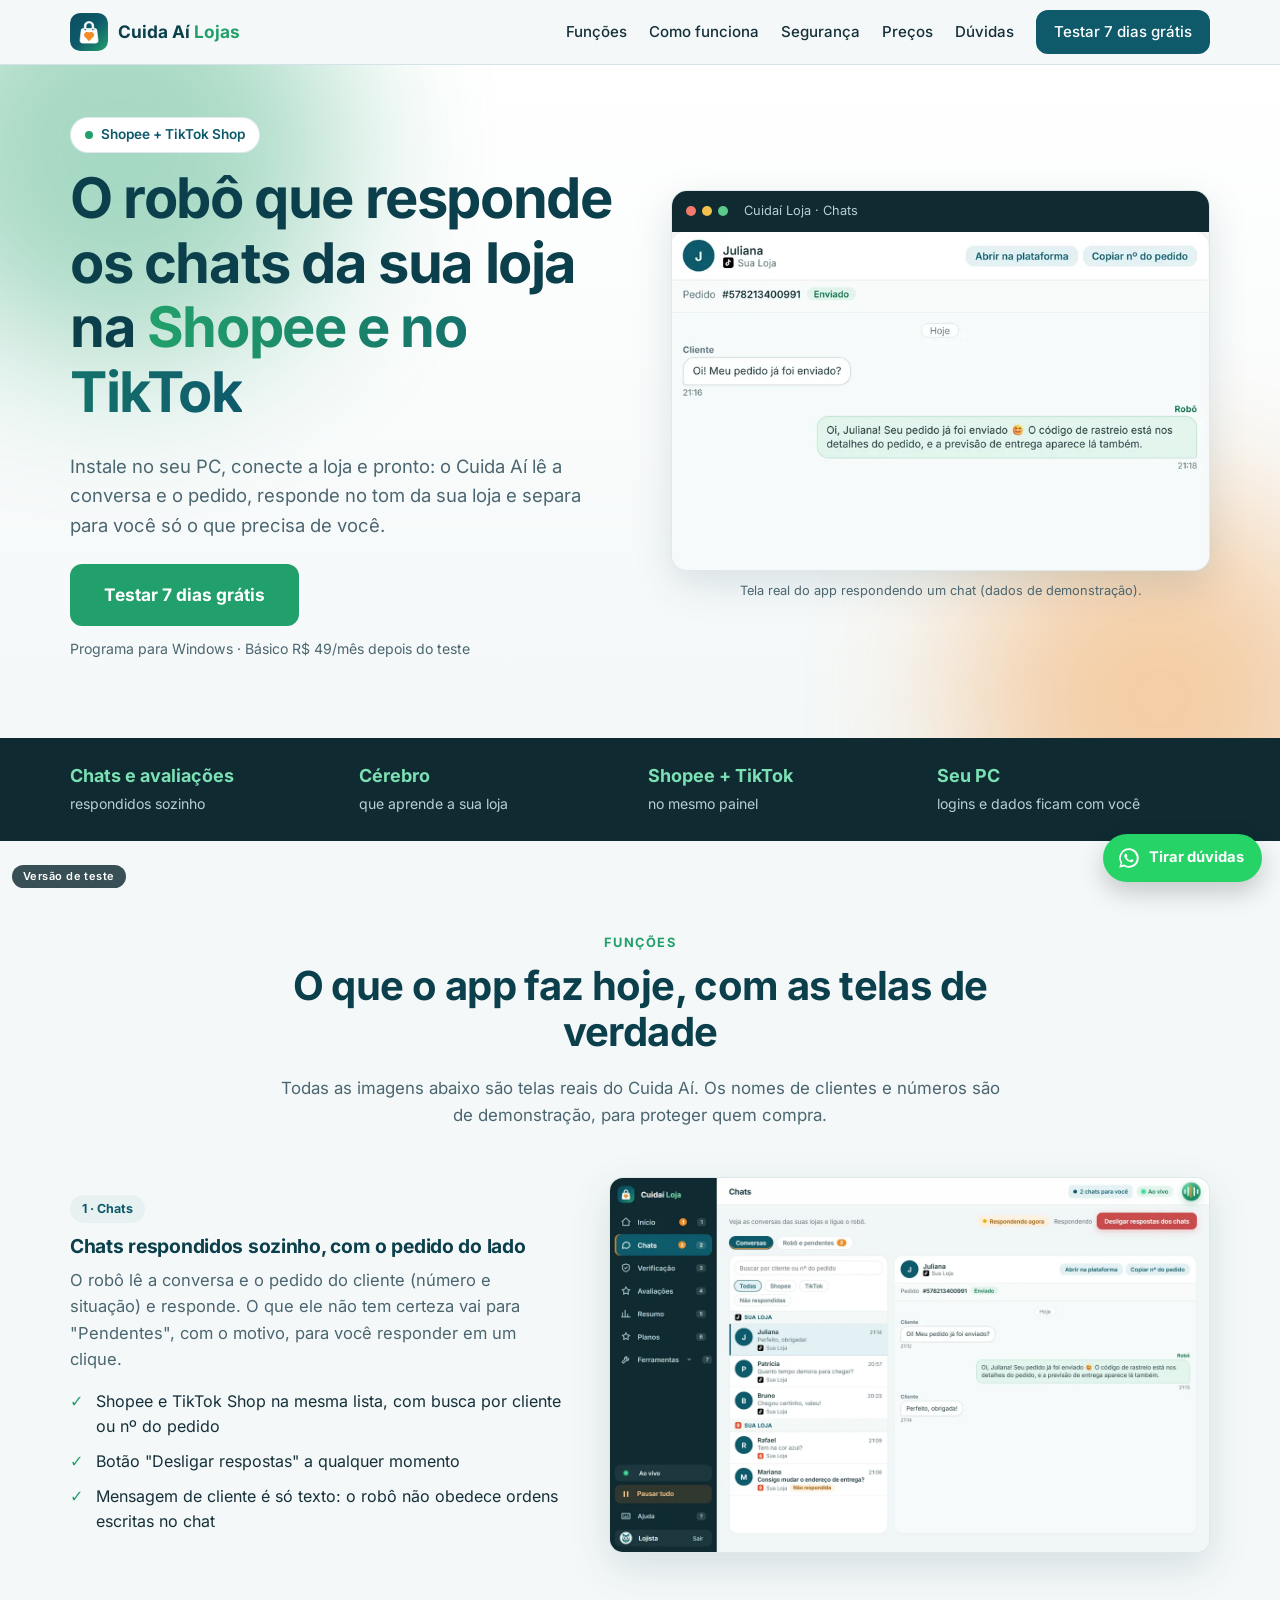
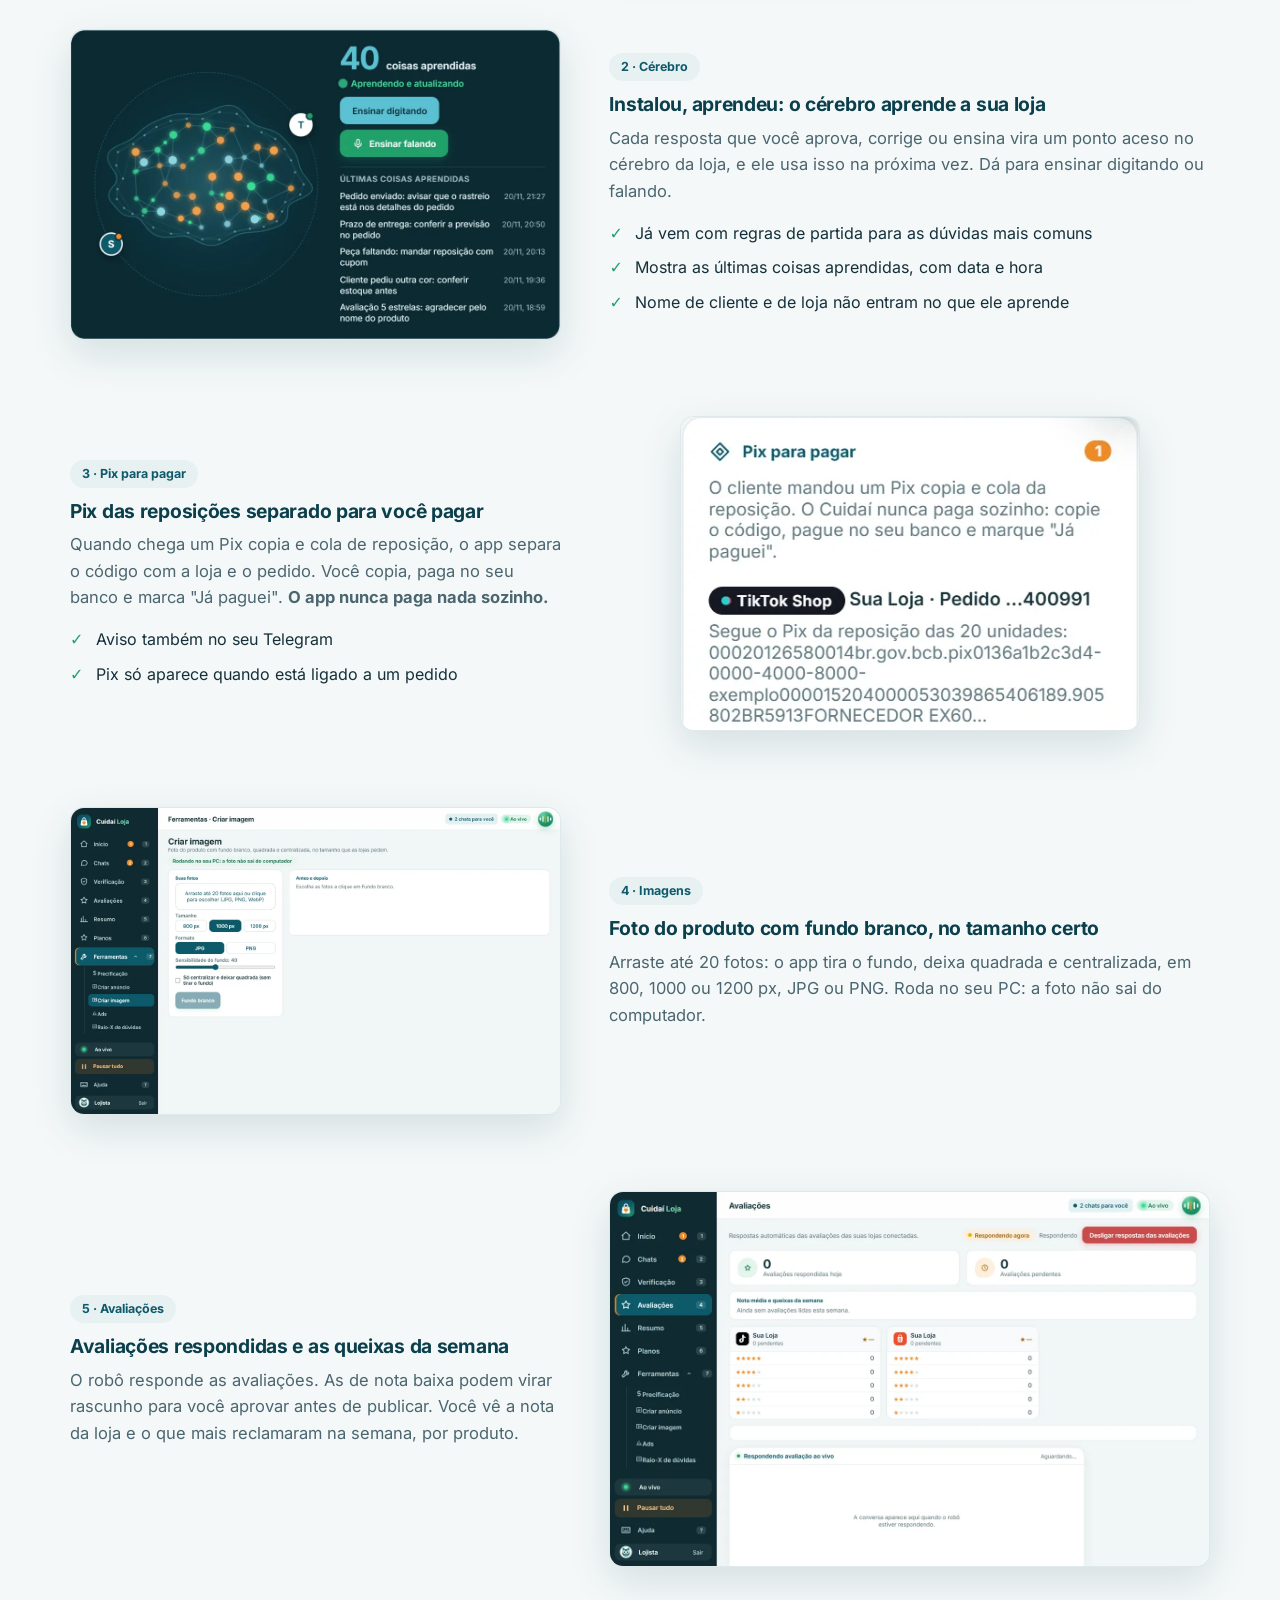
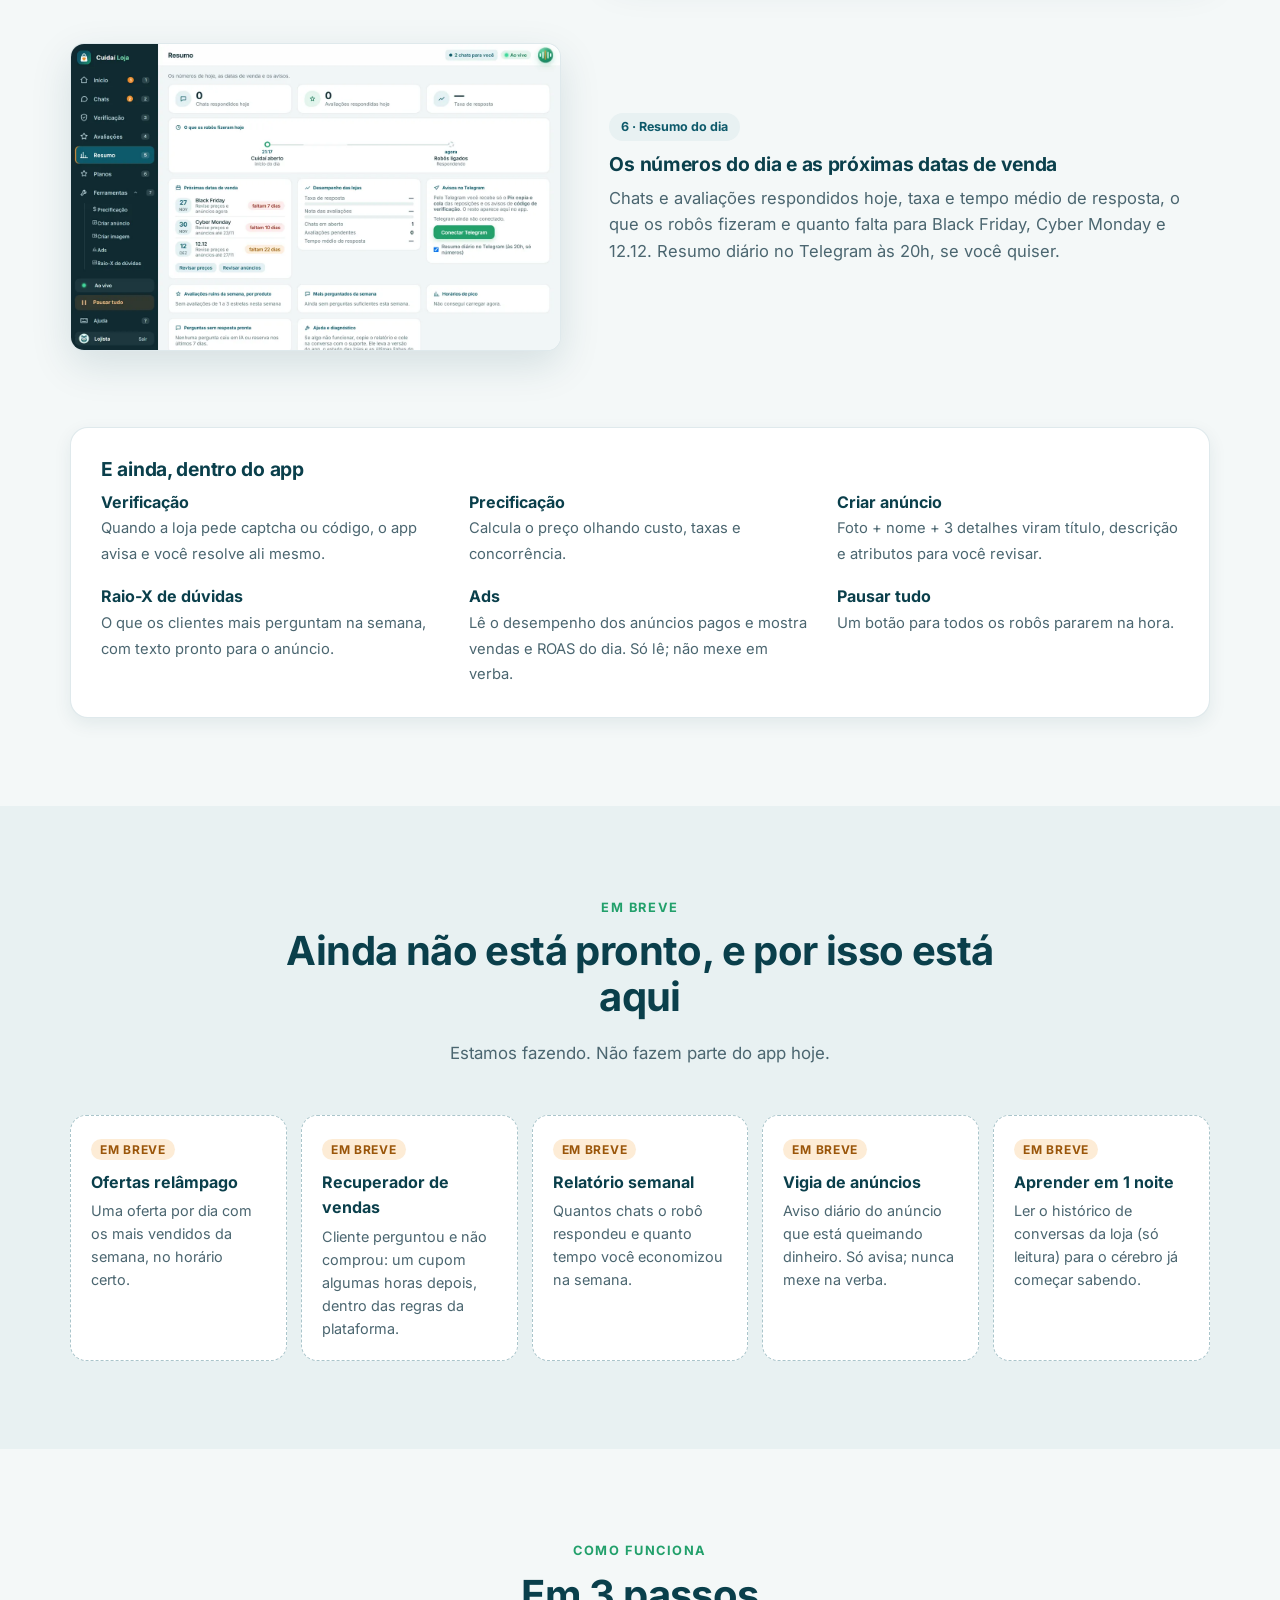
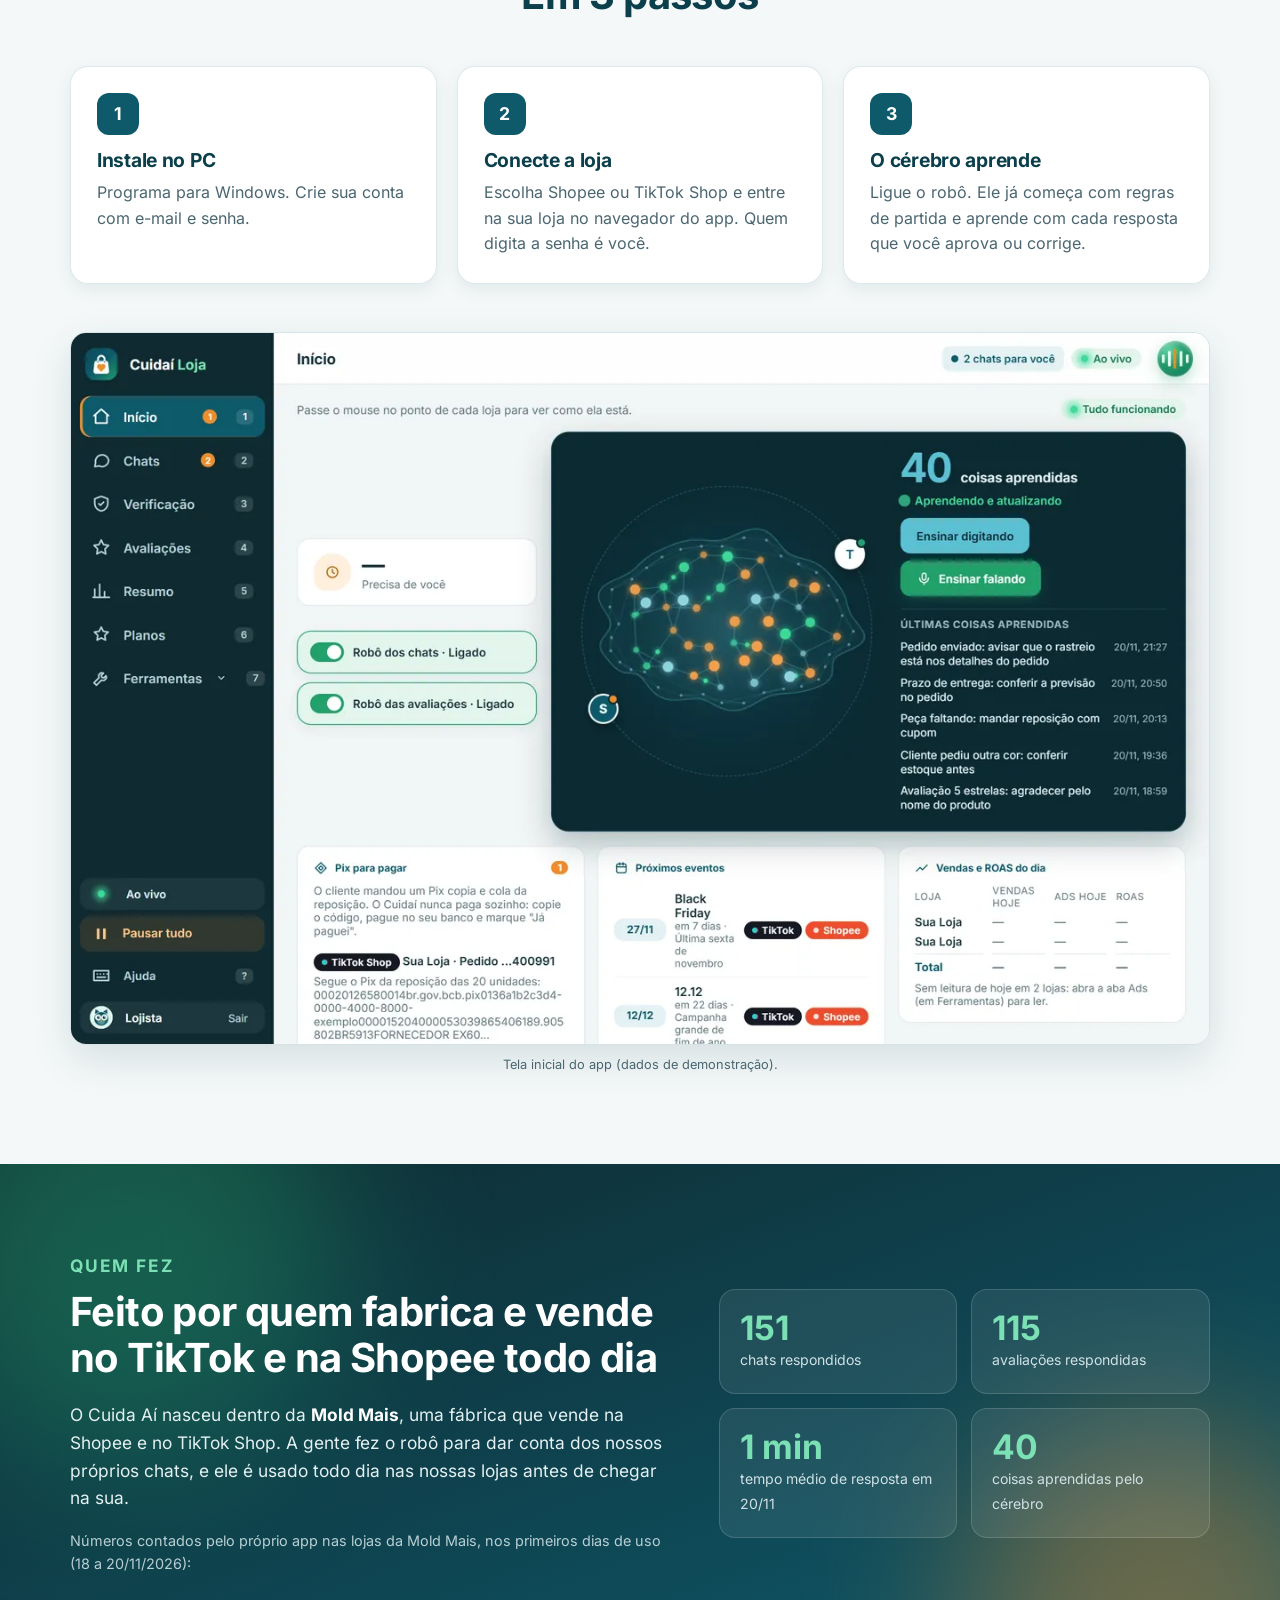
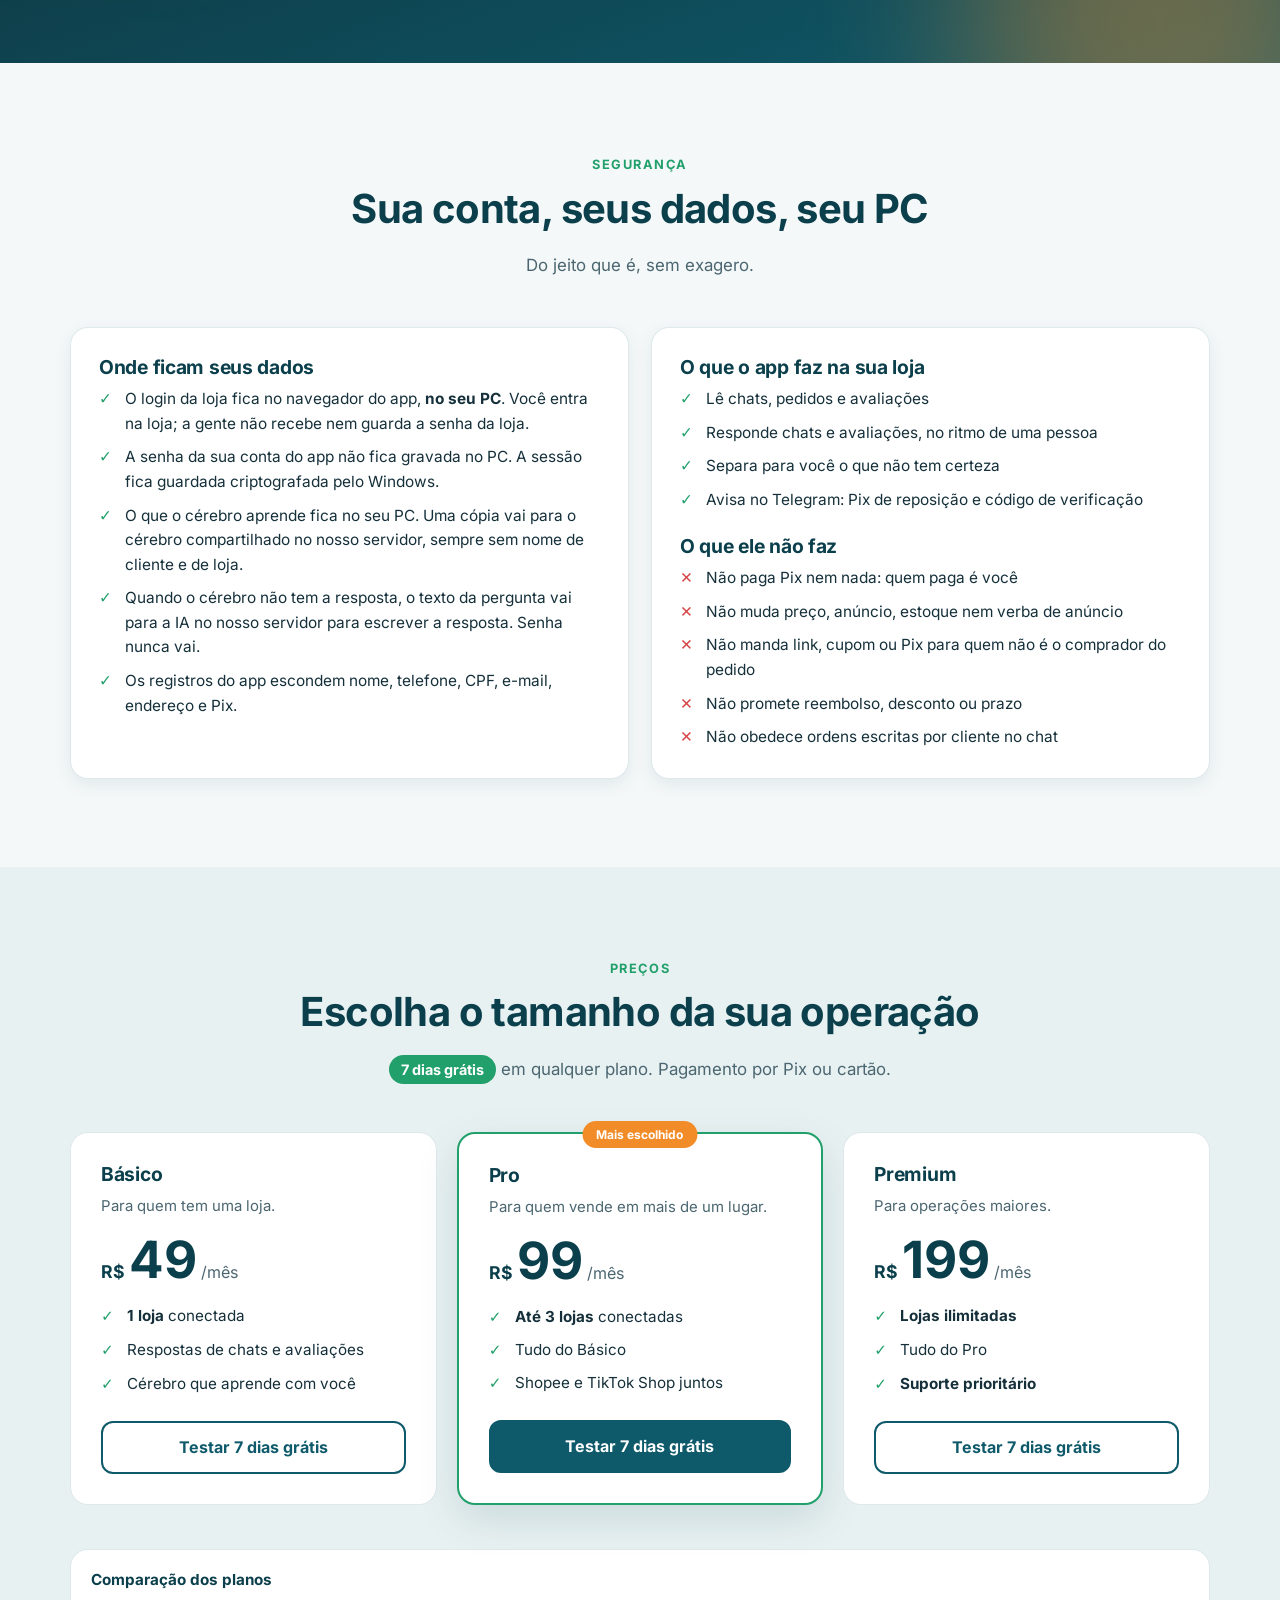
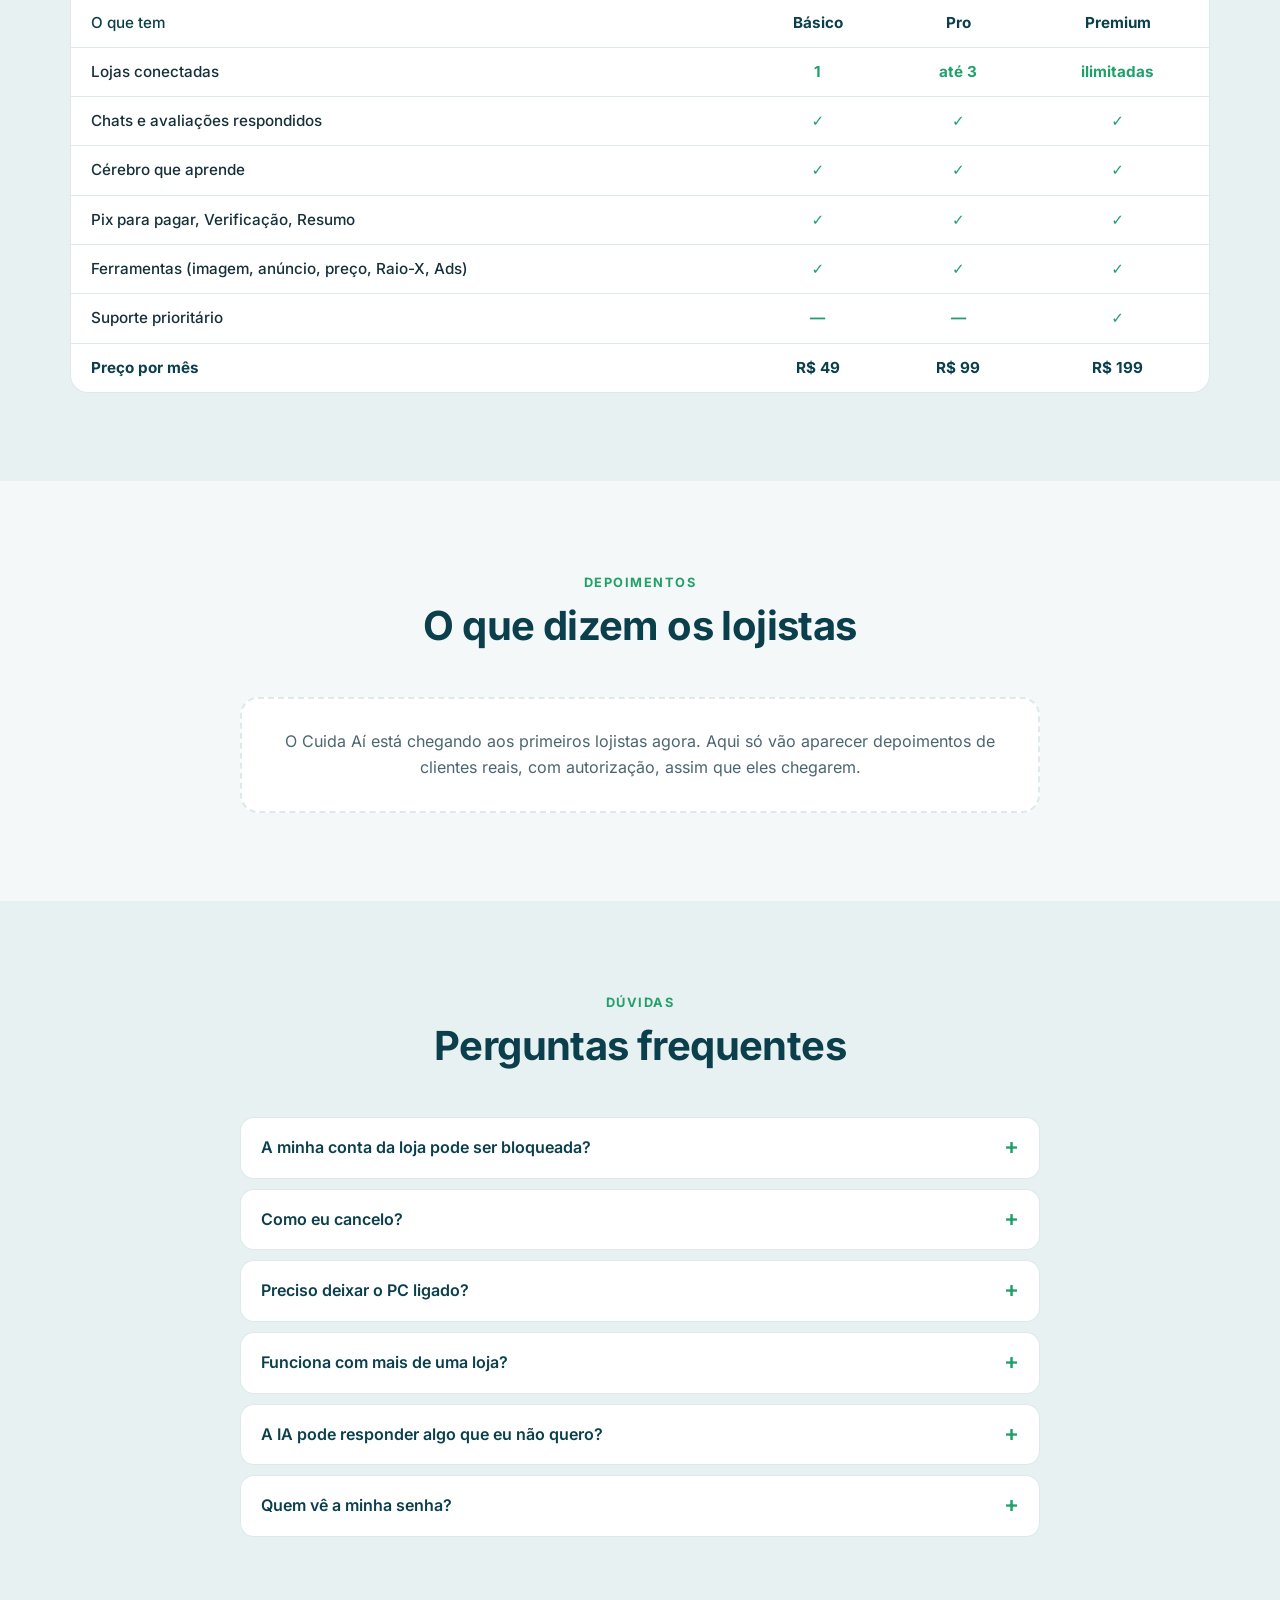
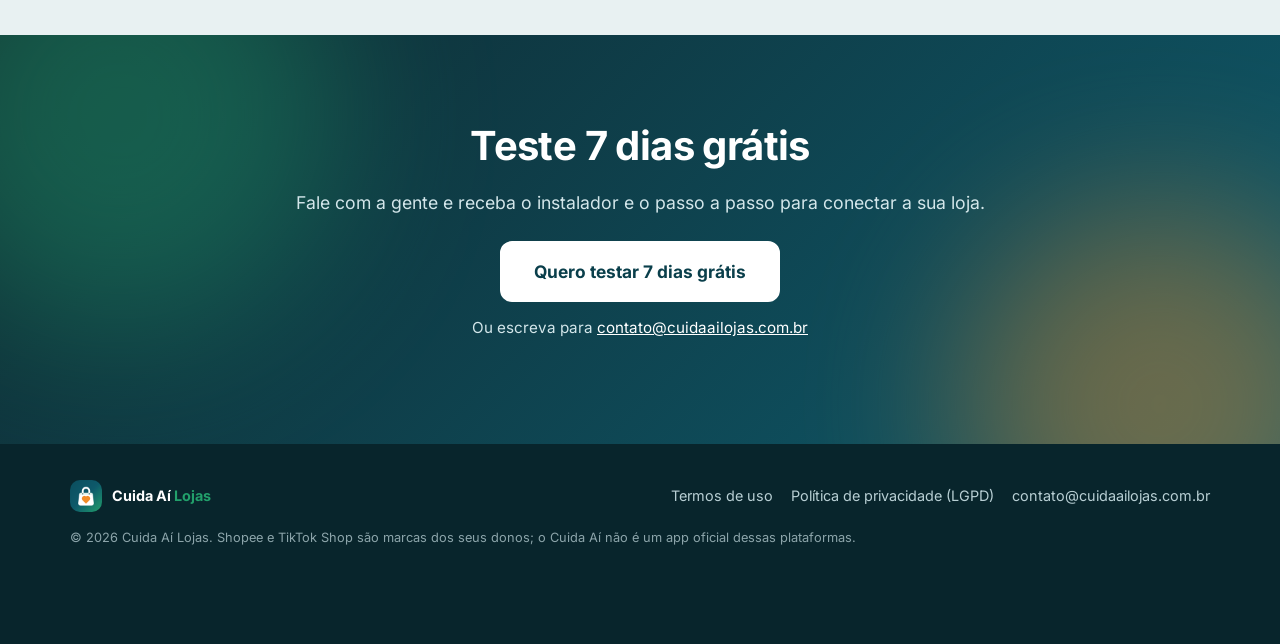
==== commit f4631ba2: "Versão de teste do site 2026-11-21 00:45" ====
--- a/index.html
+++ b/index.html
@@ -6,7 +6,6 @@
 <meta name="viewport" content="width=device-width, initial-scale=1">
 <title>Cuida Aí Lojas — o robô que responde os chats da sua loja na Shopee e no TikTok</title>
 <meta name="description" content="Programa para Windows que responde os chats e as avaliações da sua loja na Shopee e no TikTok Shop, com um cérebro que aprende o jeito da sua loja. Teste 7 dias grátis.">
-<link rel="canonical" href="https://cuidaailojas.com.br/">
 <meta name="theme-color" content="#0E5A6B">
 <meta property="og:type" content="website">
 <meta property="og:locale" content="pt_BR">
@@ -18,9 +17,8 @@
 <meta name="twitter:card" content="summary_large_image">
 <link rel="icon" type="image/png" sizes="32x32" href="img/favicon-32.png">
 <link rel="apple-touch-icon" href="img/apple-touch-icon.png">
-<link rel="preconnect" href="https://fonts.googleapis.com">
-<link rel="preconnect" href="https://fonts.gstatic.com" crossorigin>
-<link rel="stylesheet" href="https://fonts.googleapis.com/css2?family=Inter:wght@400;500;600;700;800&display=swap">
+<link rel="preload" href="fonts/inter-latin-400-normal.woff2" as="font" type="font/woff2" crossorigin>
+<link rel="preload" href="fonts/inter-latin-700-normal.woff2" as="font" type="font/woff2" crossorigin>
 <link rel="preload" as="image" href="img/app/chat-ao-vivo.webp" type="image/webp">
 <link rel="stylesheet" href="home.css">
 <script src="home.js" defer></script>
--- a/home.css
+++ b/home.css
@@ -1,4 +1,9 @@
 /* Cuida Aí Lojas — página inicial. Cores e fonte do app (brand.json): #0E5A6B, #22A06B, #F28C28, fundo #F4F8F8, Inter */
+/* Inter no próprio site (mesmos arquivos do app, licença em fonts/INTER-LICENSE.txt): sem Google Fonts, carrega mais rápido */
+@font-face{font-family:Inter;src:url(fonts/inter-latin-400-normal.woff2) format("woff2");font-weight:400;font-display:swap}
+@font-face{font-family:Inter;src:url(fonts/inter-latin-500-normal.woff2) format("woff2");font-weight:500;font-display:swap}
+@font-face{font-family:Inter;src:url(fonts/inter-latin-600-normal.woff2) format("woff2");font-weight:600;font-display:swap}
+@font-face{font-family:Inter;src:url(fonts/inter-latin-700-normal.woff2) format("woff2");font-weight:700 900;font-display:swap}
 :root{
   --pri:#0E5A6B; --pri-esc:#0A3F4B; --rail:#0F2A31; --verde:#22A06B; --laranja:#F28C28;
   --fundo:#F4F8F8; --tinta:#E8F1F2; --texto:#15303a; --suave:#4b6670; --linha:rgba(14,90,107,.13);
@@ -112,7 +117,7 @@
 .breve>div{background:#fff;border:1px dashed rgba(14,90,107,.35);border-radius:16px;padding:20px}
 .breve b{display:block;color:var(--pri-esc);margin:8px 0 4px}
 .breve p{font-size:.9rem;color:var(--suave);margin:0}
-.sb{font-size:.7rem;font-weight:800;letter-spacing:.06em;text-transform:uppercase;background:#FDECD6;color:#9a560a;padding:3px 9px;border-radius:999px}
+.sb{font-size:.75rem;font-weight:800;letter-spacing:.06em;text-transform:uppercase;background:#FDECD6;color:#9a560a;padding:3px 9px;border-radius:999px}
 
 /* como funciona */
 .passos{list-style:none;padding:0;margin:0 0 48px;display:grid;grid-template-columns:repeat(3,1fr);gap:20px;counter-reset:p}
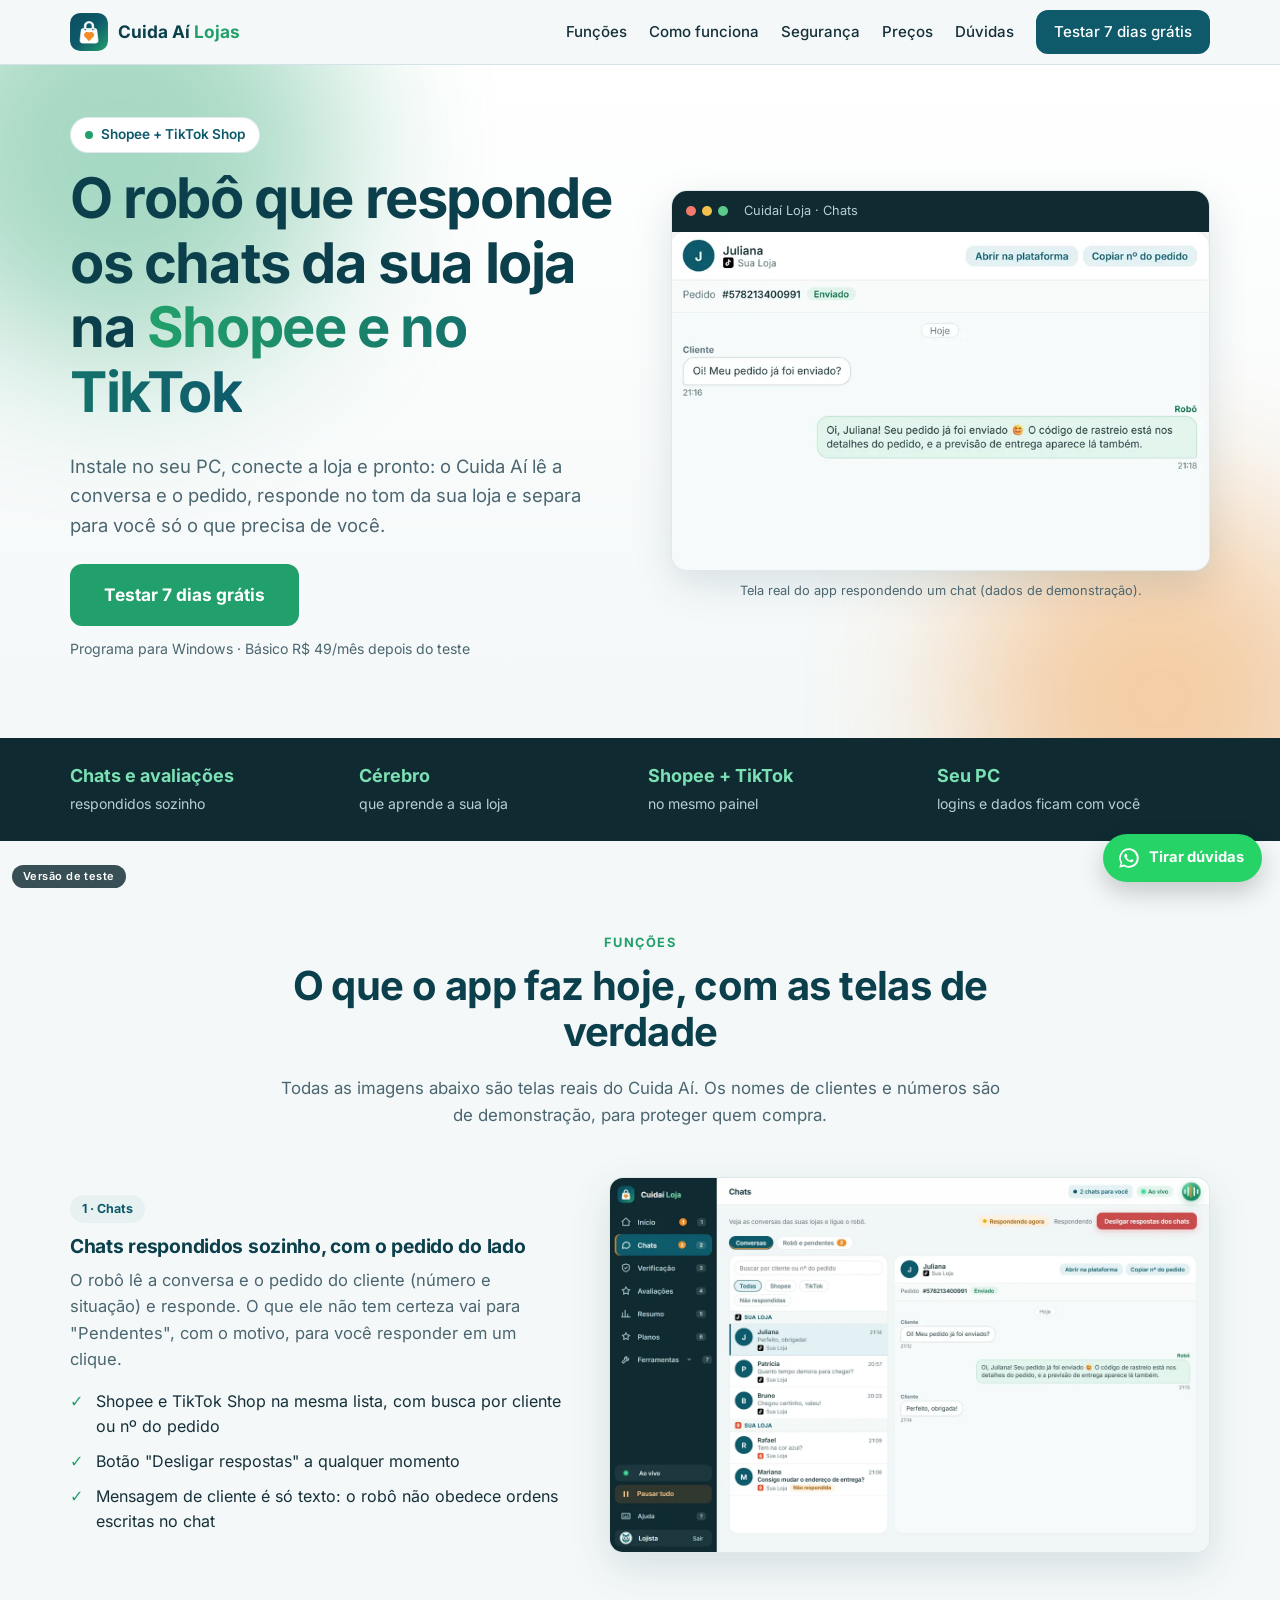
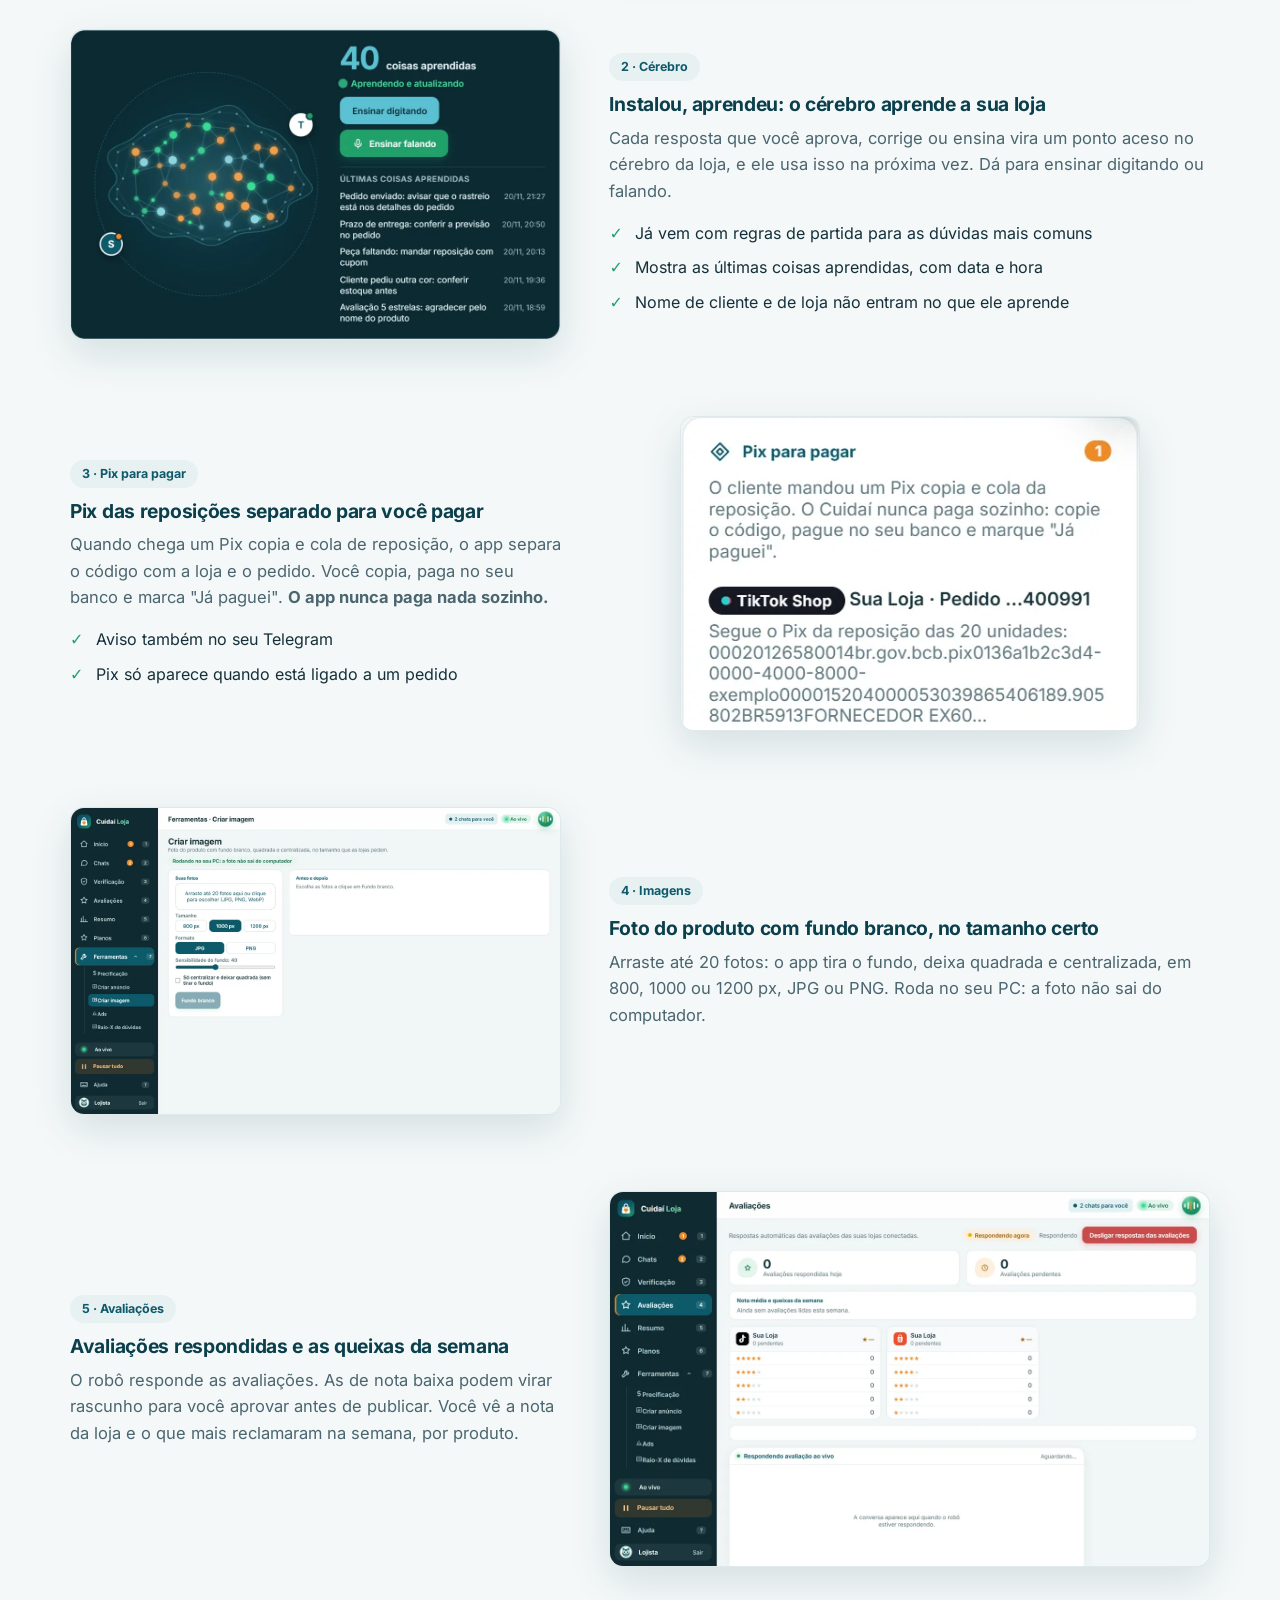
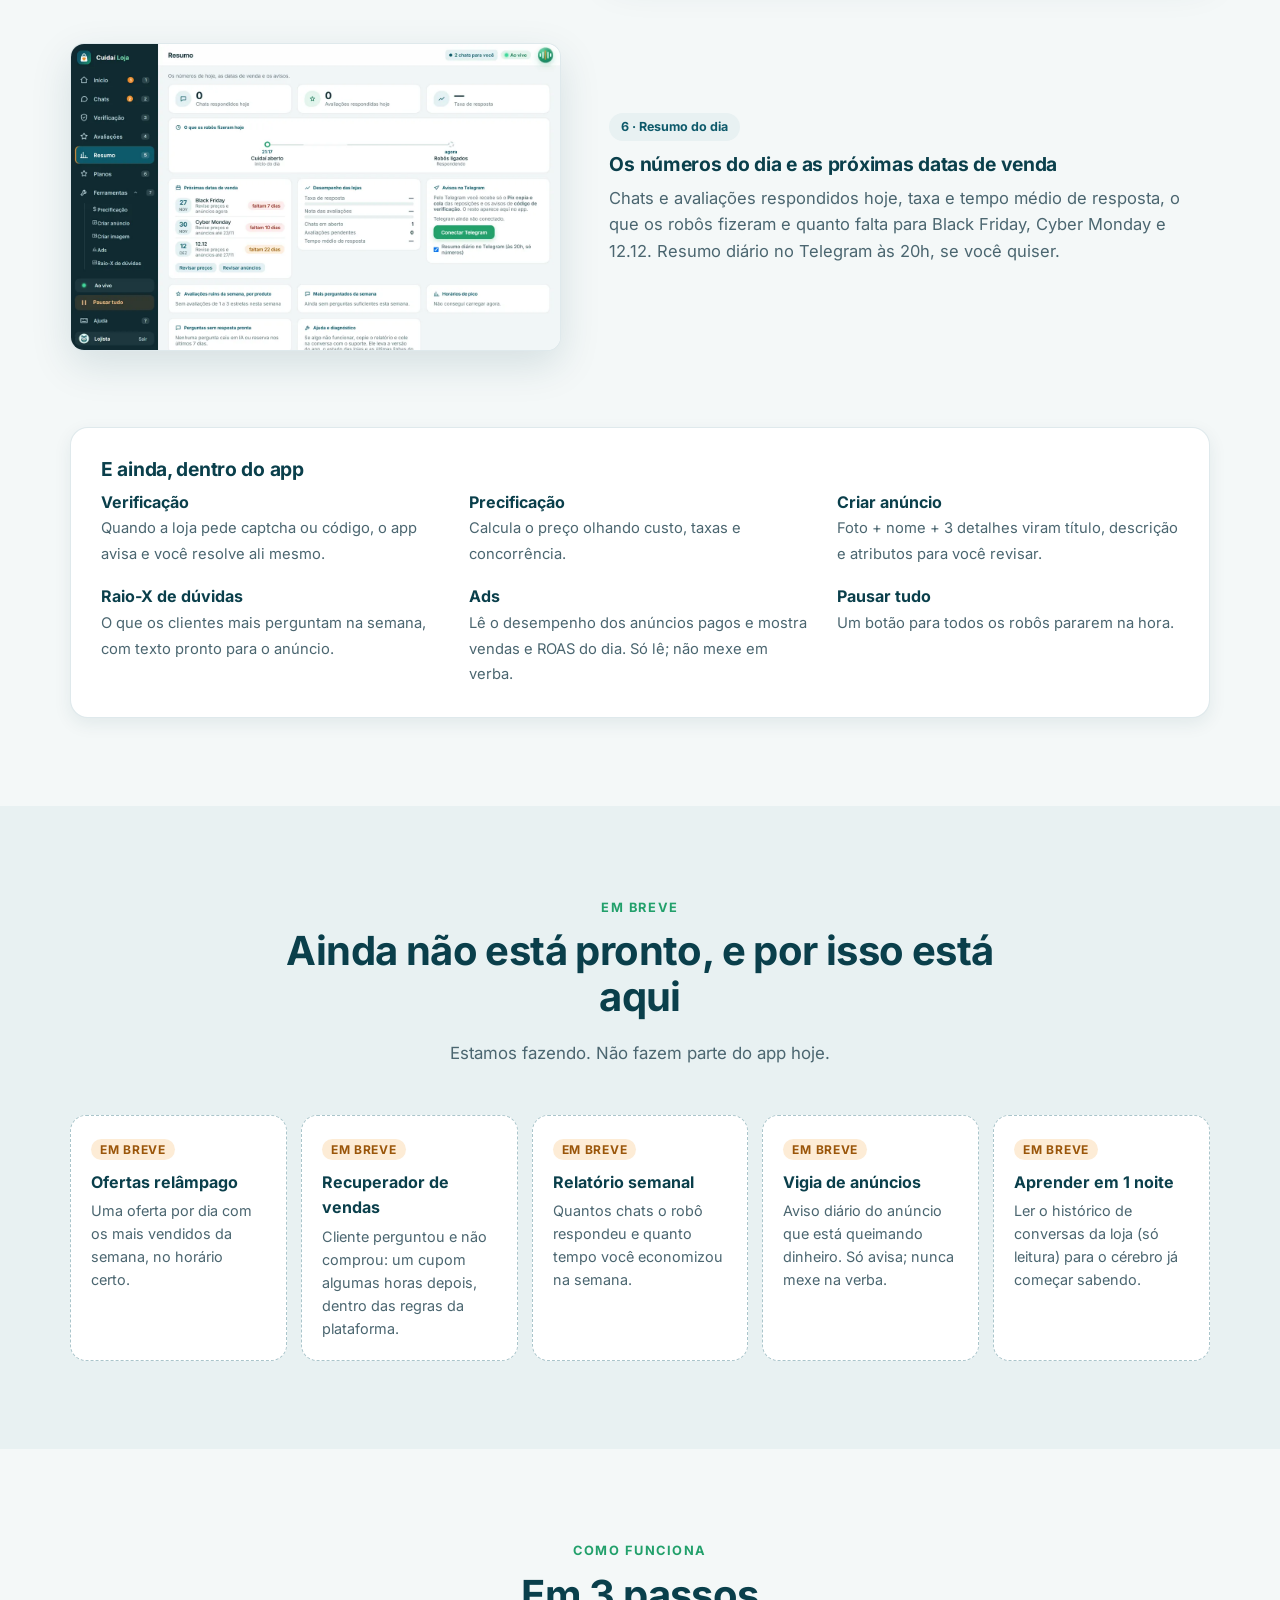
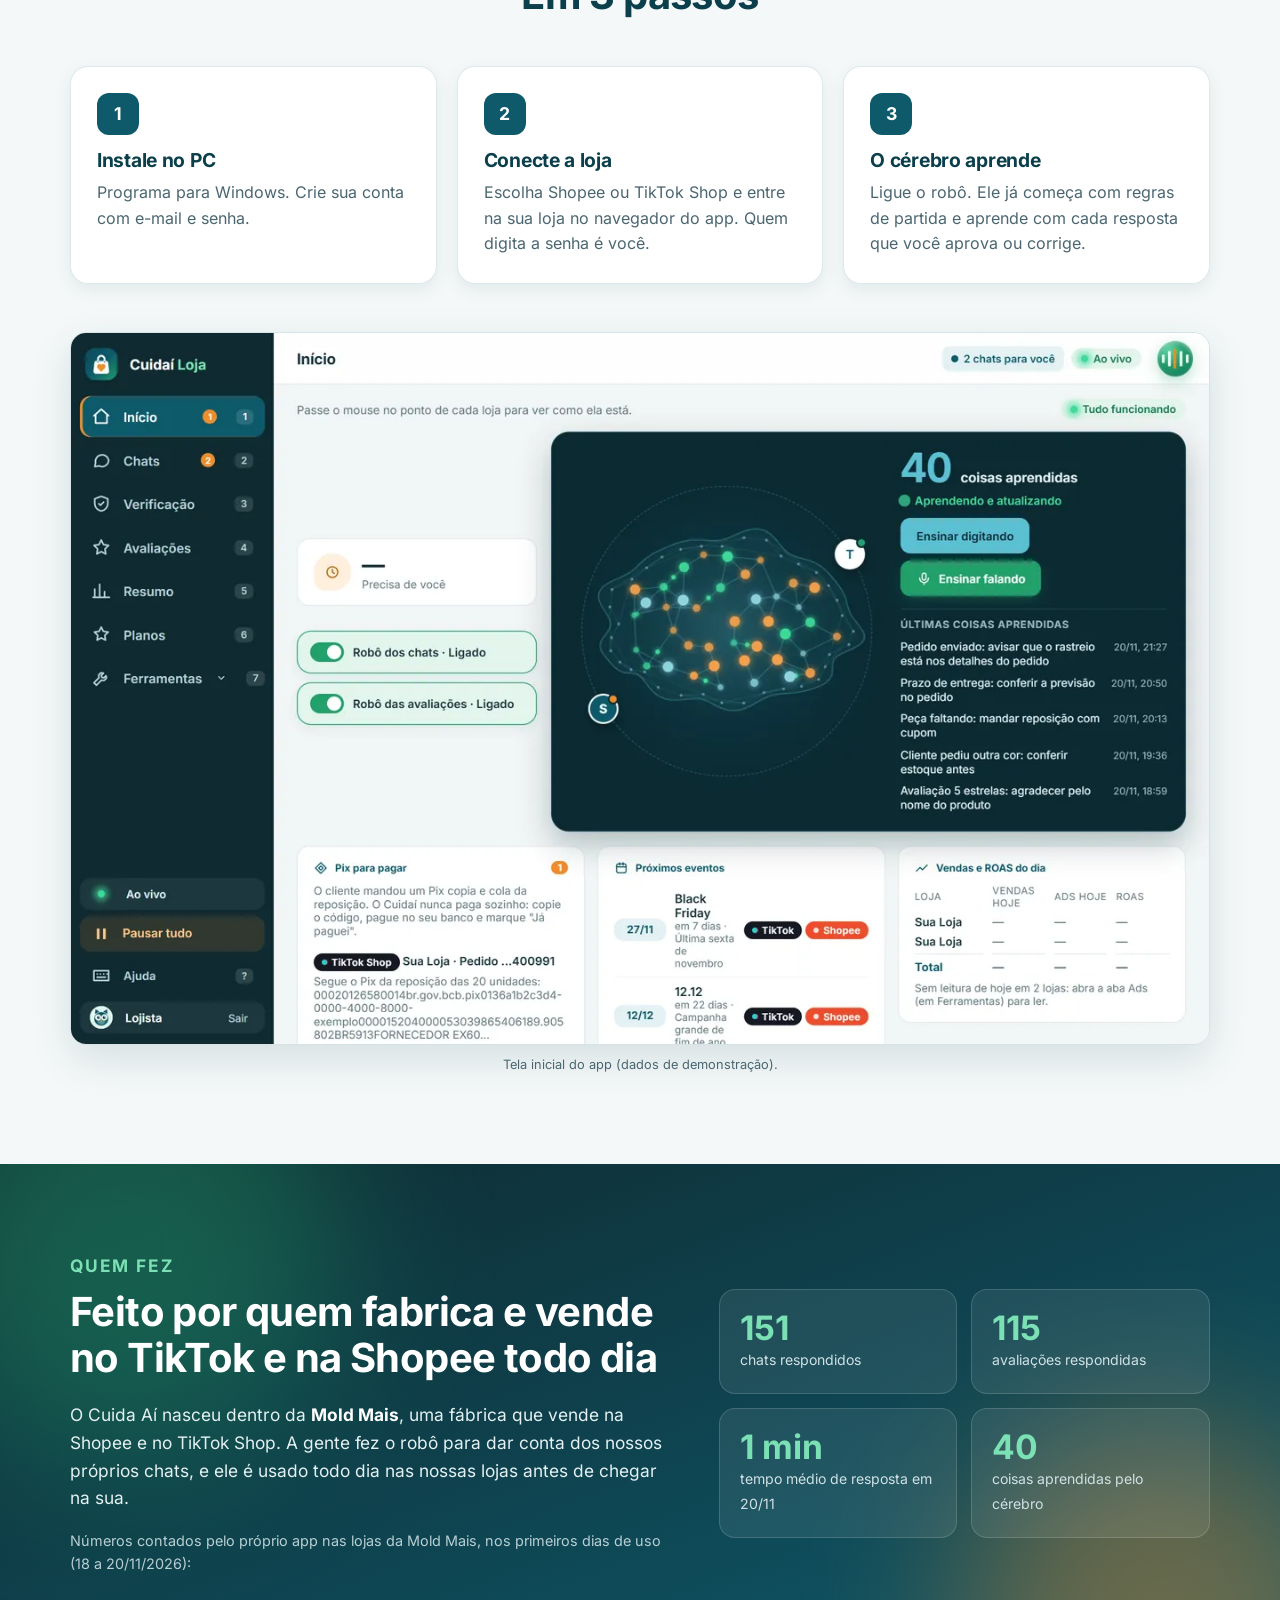
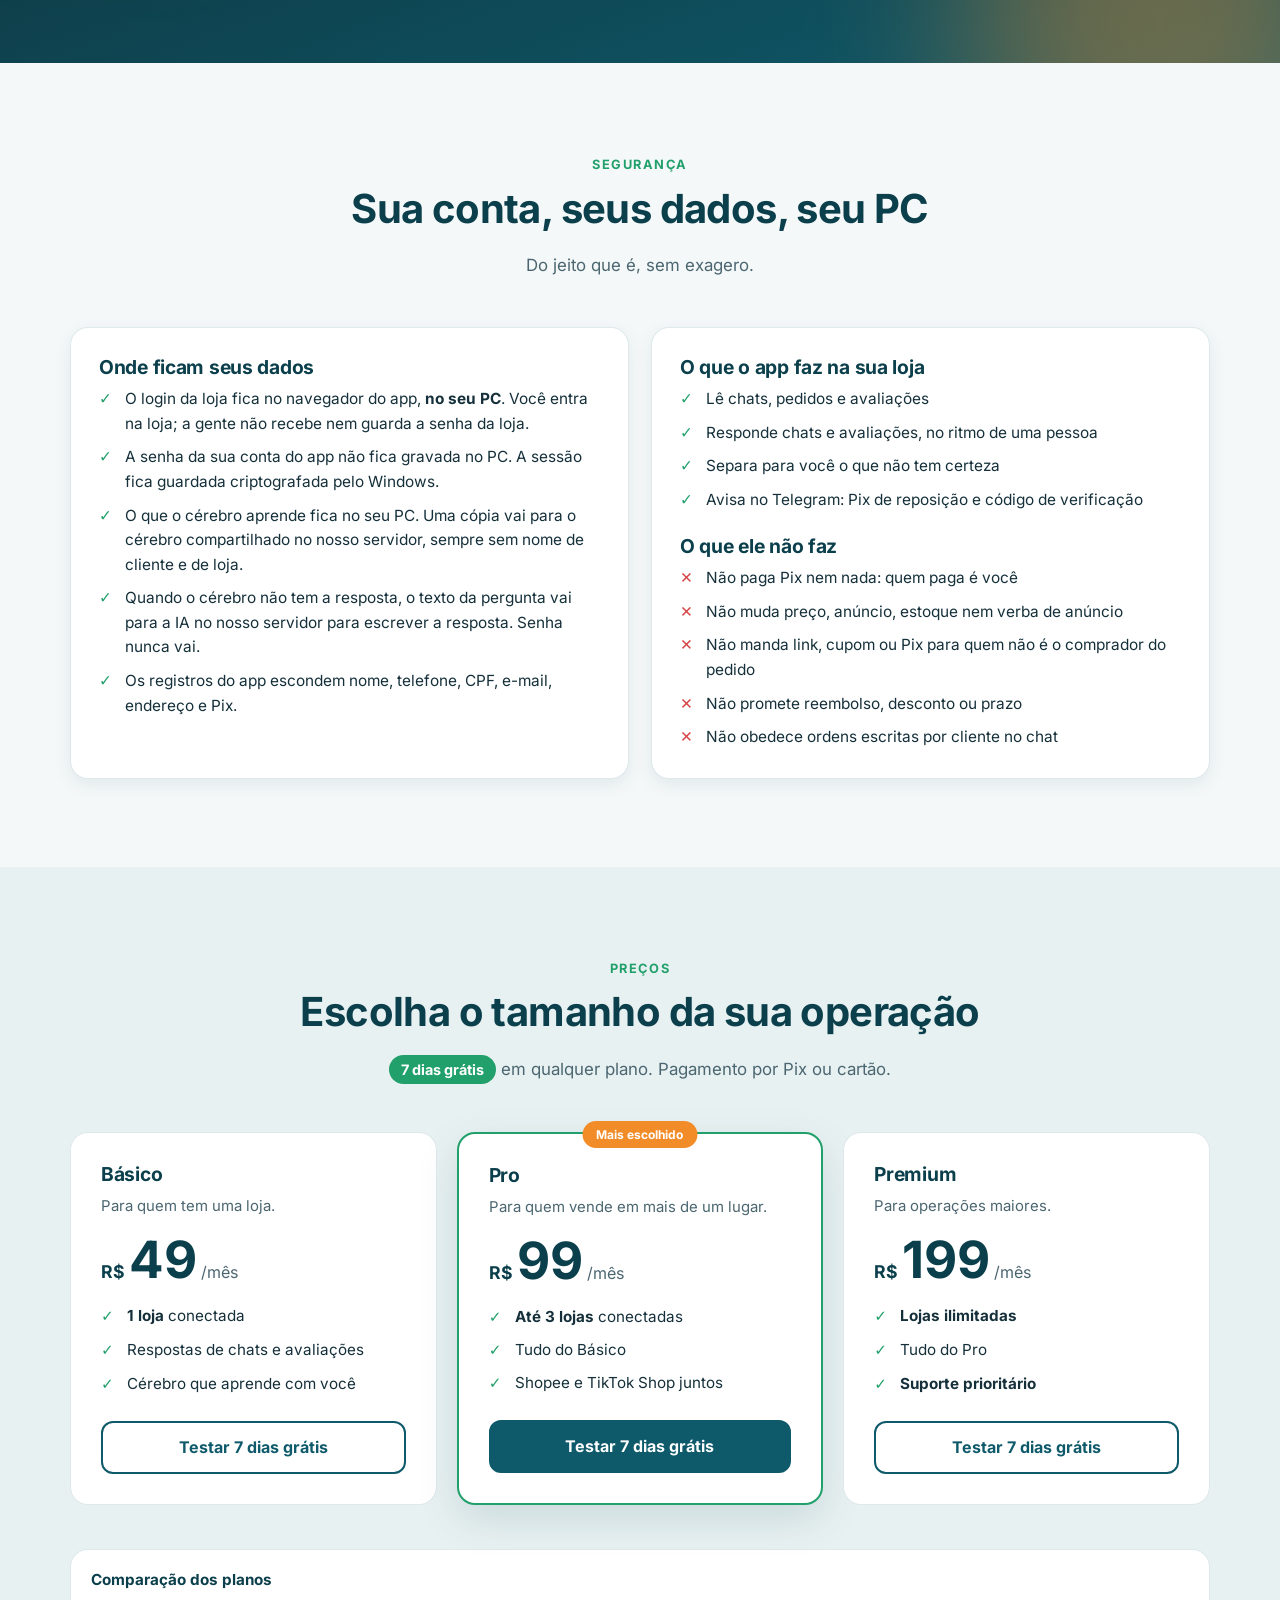
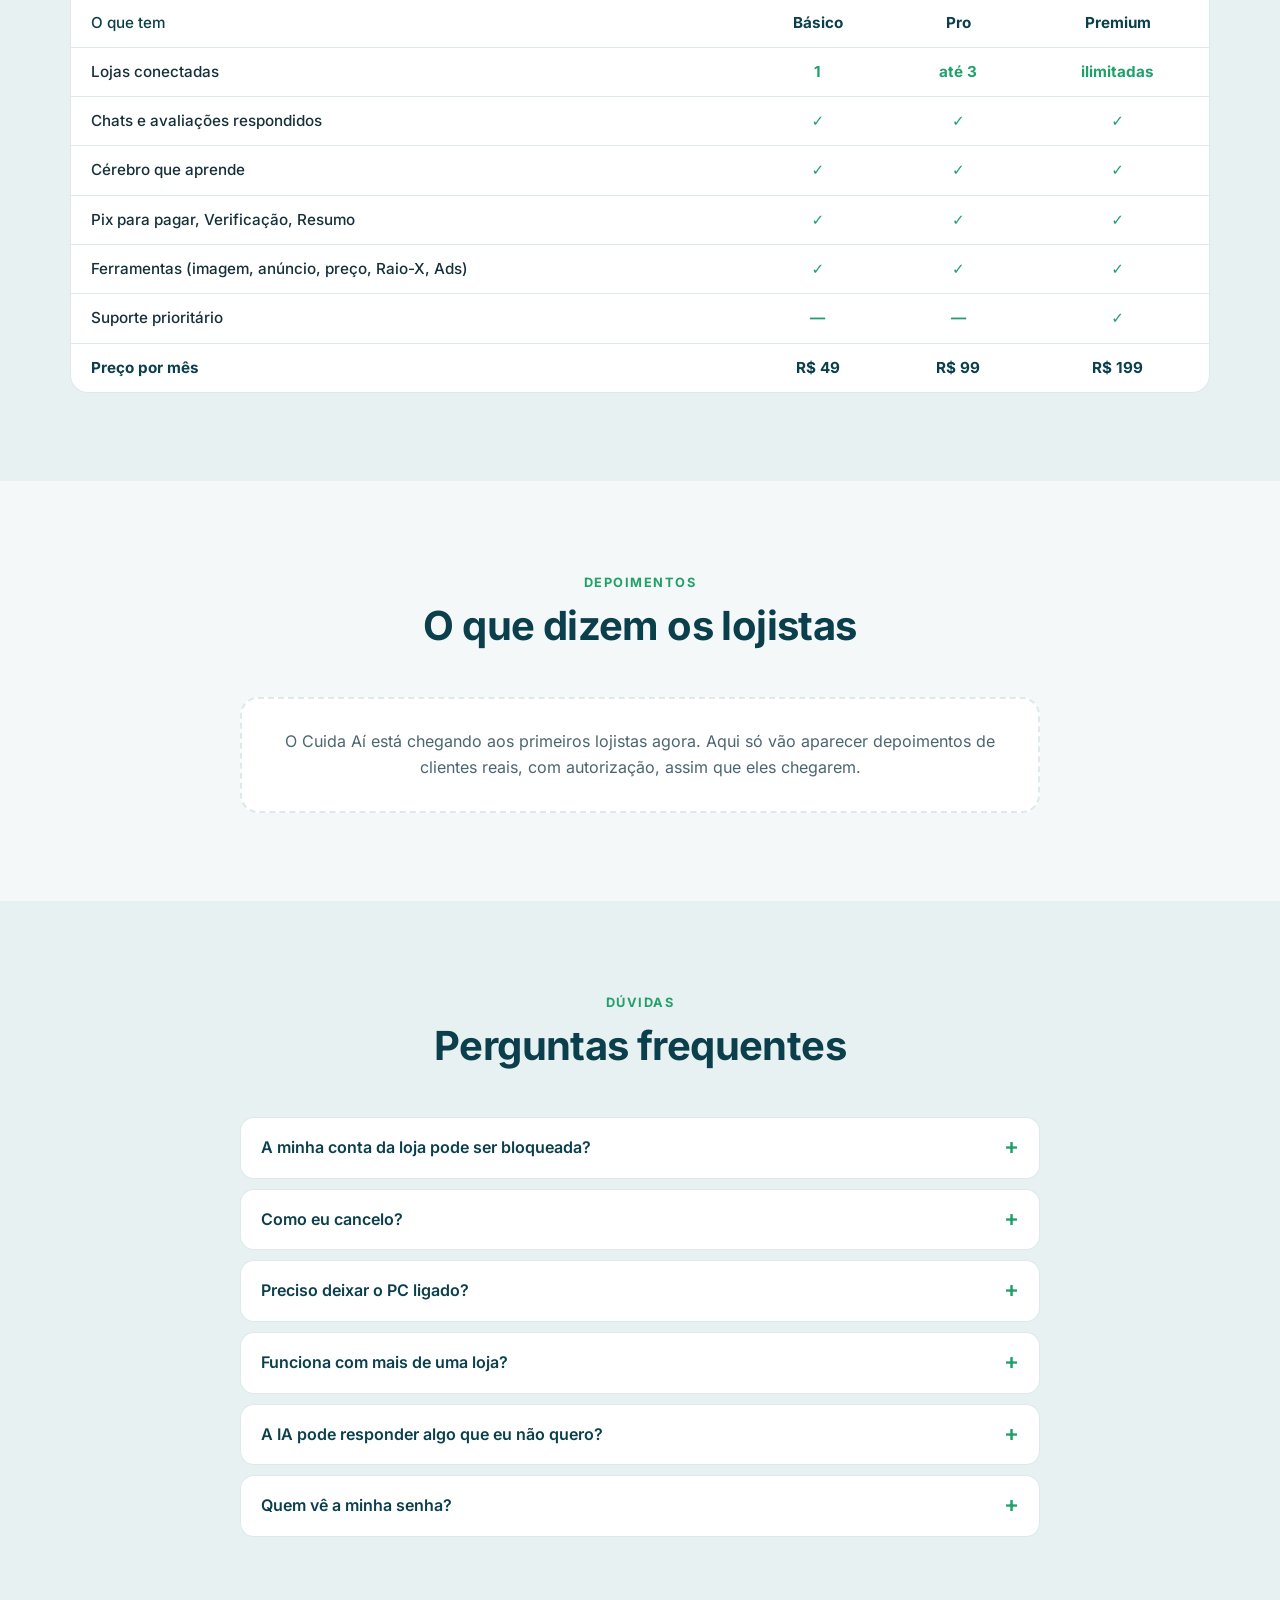
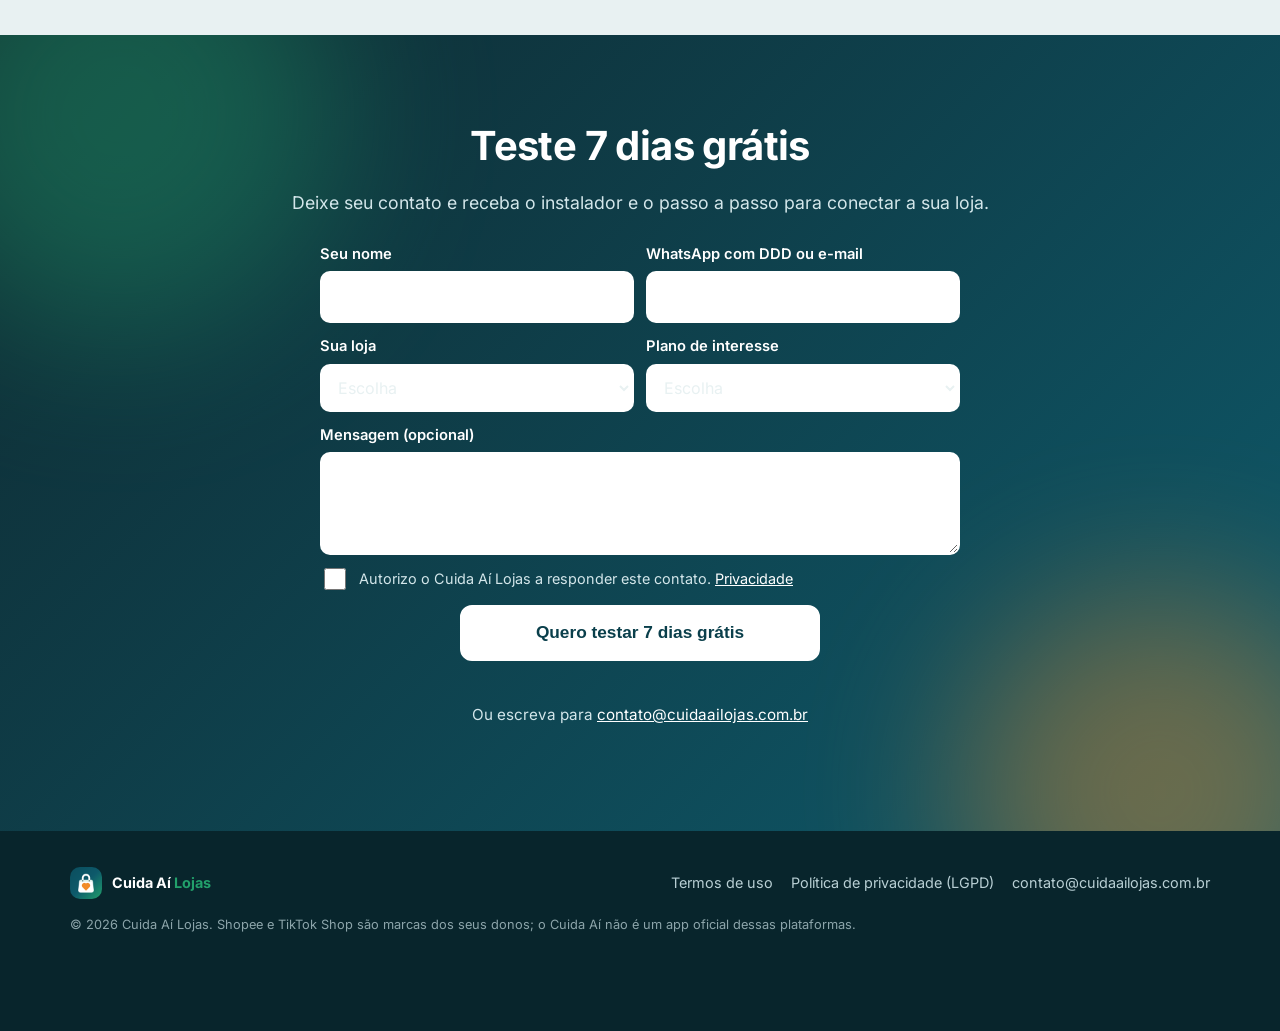
==== commit 8ecbdf0f: "Versão de teste do site 2026-11-21 07:51" ====
--- a/index.html
+++ b/index.html
@@ -387,10 +387,21 @@
   <div class="aurora" aria-hidden="true"><i class="a1"></i><i class="a2"></i></div>
   <div class="wrap cta-in revela">
     <h2>Teste 7 dias grátis</h2>
-    <p>Fale com a gente e receba o instalador e o passo a passo para conectar a sua loja.</p>
-    <div class="cta-acoes">
-      <a class="btn btn-lg btn-branco" href="mailto:contato@cuidaailojas.com.br?subject=Quero%20testar%207%20dias%20gr%C3%A1tis" data-whats="Olá! Quero testar o Cuida Aí Lojas por 7 dias grátis."><span>Quero testar 7 dias grátis</span></a>
-    </div>
+    <p>Deixe seu contato e receba o instalador e o passo a passo para conectar a sua loja.</p>
+    <form class="form-contato" id="form-contato" action="mailto:contato@cuidaailojas.com.br" method="post" enctype="text/plain" novalidate>
+      <div class="fc-grade">
+        <label>Seu nome<input name="nome" type="text" autocomplete="name" maxlength="80" required></label>
+        <label>WhatsApp com DDD ou e-mail<input name="contato" type="text" autocomplete="email" inputmode="email" maxlength="80" required></label>
+        <label>Sua loja<select name="plataforma"><option value="">Escolha</option><option>Shopee</option><option>TikTok Shop</option><option>As duas</option><option>Outra</option></select></label>
+        <label>Plano de interesse<select name="plano"><option value="">Escolha</option><option>Básico</option><option>Pro</option><option>Premium</option><option>Ainda não sei</option></select></label>
+      </div>
+      <label>Mensagem (opcional)<textarea name="mensagem" rows="3" maxlength="600"></textarea></label>
+      <div class="fc-isca" aria-hidden="true"><label>Não preencha<input name="site" type="text" tabindex="-1" autocomplete="off"></label></div>
+      <label class="fc-aceite"><input type="checkbox" name="aceite" required> <span>Autorizo o Cuida Aí Lojas a responder este contato. <a href="privacidade.html">Privacidade</a></span></label>
+      <div class="cf-turnstile" id="ts-box" data-sitekey=""></div>
+      <button class="btn btn-lg btn-branco" type="submit"><span>Quero testar 7 dias grátis</span></button>
+      <p class="fc-msg" id="fc-msg" role="status" aria-live="polite"></p>
+    </form>
     <p class="cta-nota">Ou escreva para <a href="mailto:contato@cuidaailojas.com.br">contato@cuidaailojas.com.br</a></p>
   </div>
 </section>
--- a/home.css
+++ b/home.css
@@ -239,3 +239,19 @@
   html{scroll-behavior:auto}
   .js .revela{opacity:1;transform:none}
 }
+
+/* formulário de contato */
+.form-contato{max-width:640px;margin:26px auto 8px;text-align:left;display:grid;gap:12px}
+.fc-grade{display:grid;grid-template-columns:1fr 1fr;gap:12px}
+.form-contato label{display:grid;gap:5px;font-size:.92rem;font-weight:600;color:#fff;min-width:0}
+.form-contato input[type=text],.form-contato select,.form-contato textarea{width:100%;font:inherit;font-weight:400;font-size:1rem;color:var(--tinta,#0F2A31);background:#fff;border:2px solid transparent;border-radius:10px;padding:11px 12px;min-height:44px}
+.form-contato input:focus,.form-contato select:focus,.form-contato textarea:focus{outline:3px solid var(--laranja);outline-offset:1px}
+.fc-isca{position:absolute;left:-9999px;width:1px;height:1px;overflow:hidden}
+.form-contato .fc-aceite{display:flex;gap:10px;align-items:flex-start;font-weight:400;font-size:.9rem;color:#D3E6EA}
+.fc-aceite input{width:22px;height:22px;flex:none;margin-top:1px}
+.fc-aceite a{color:#fff}
+.form-contato .btn{justify-self:center;width:100%;max-width:360px}
+.fc-msg{min-height:1.4em;margin:0;text-align:center;font-size:1rem!important;font-weight:600;color:#fff!important}
+.fc-msg.erro{color:#FFD9A8!important}
+#ts-box:empty{display:none}
+@media (max-width:640px){.fc-grade{grid-template-columns:1fr}}
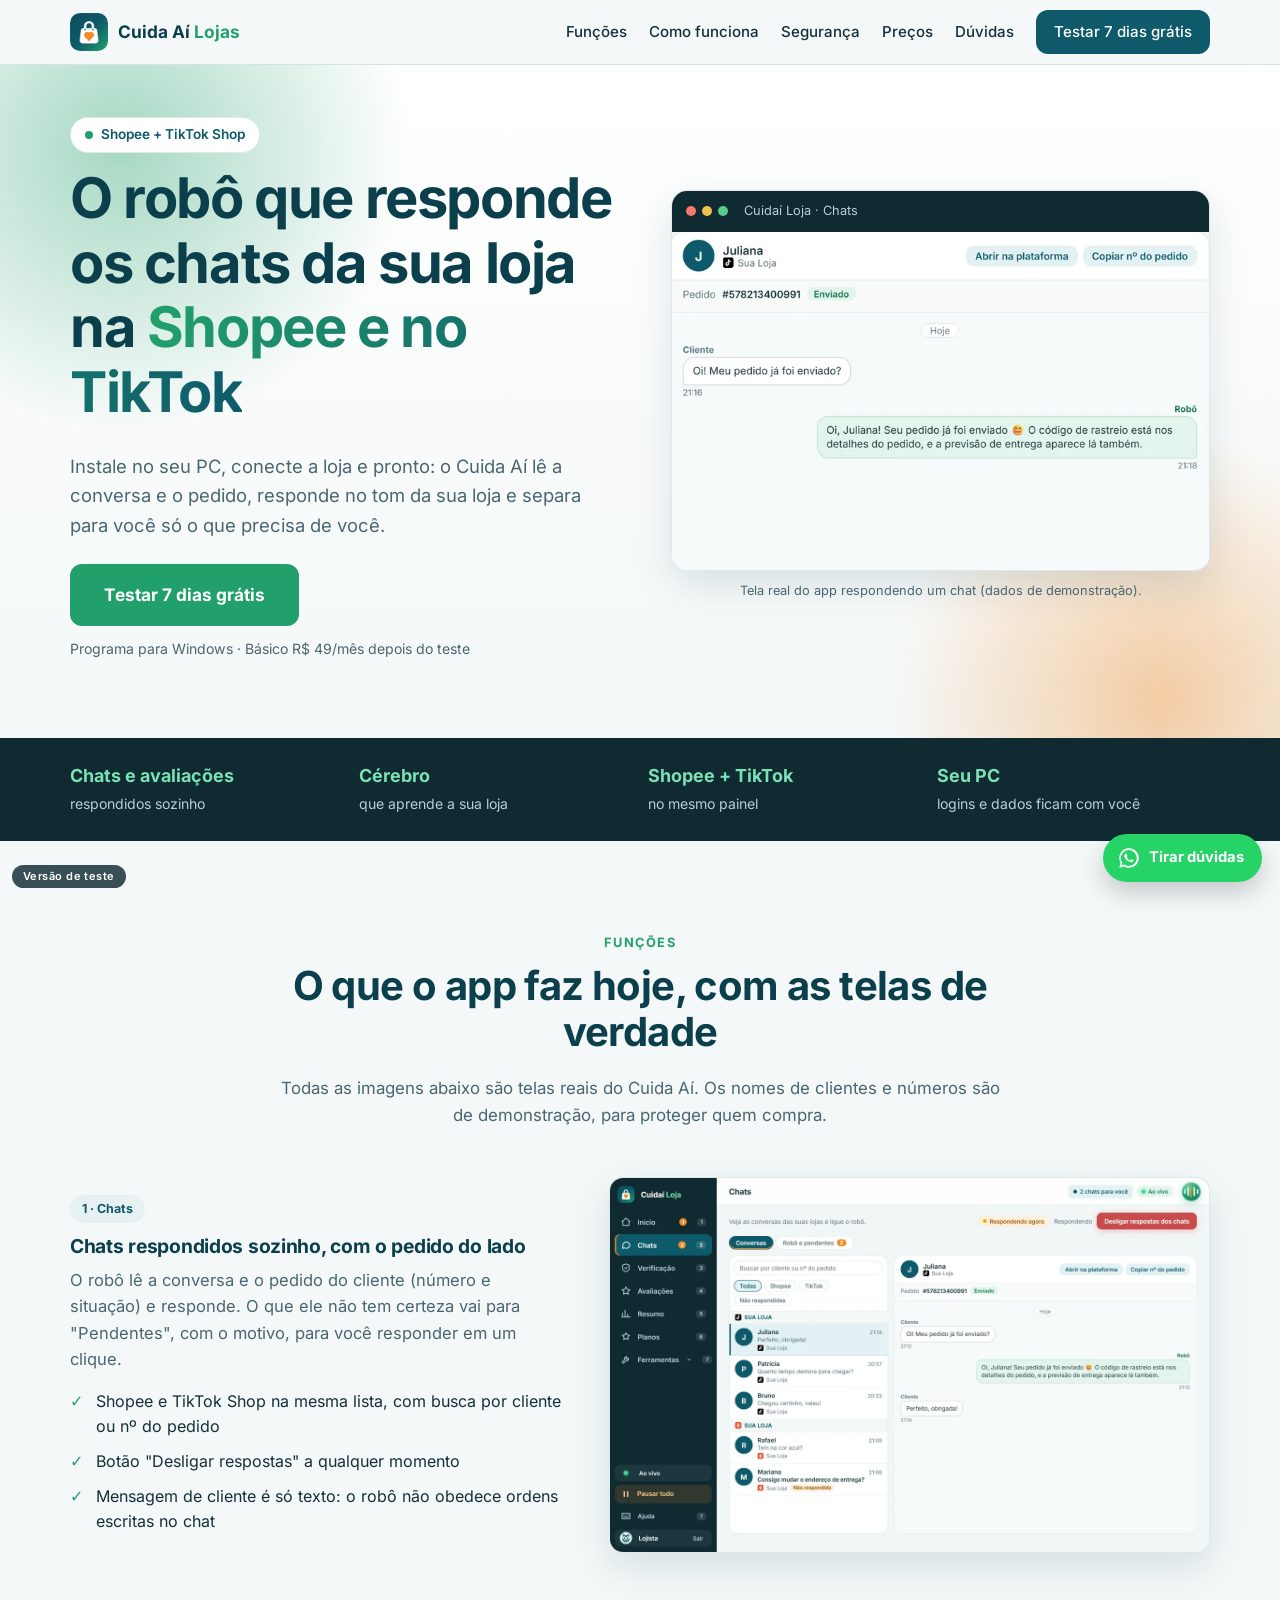
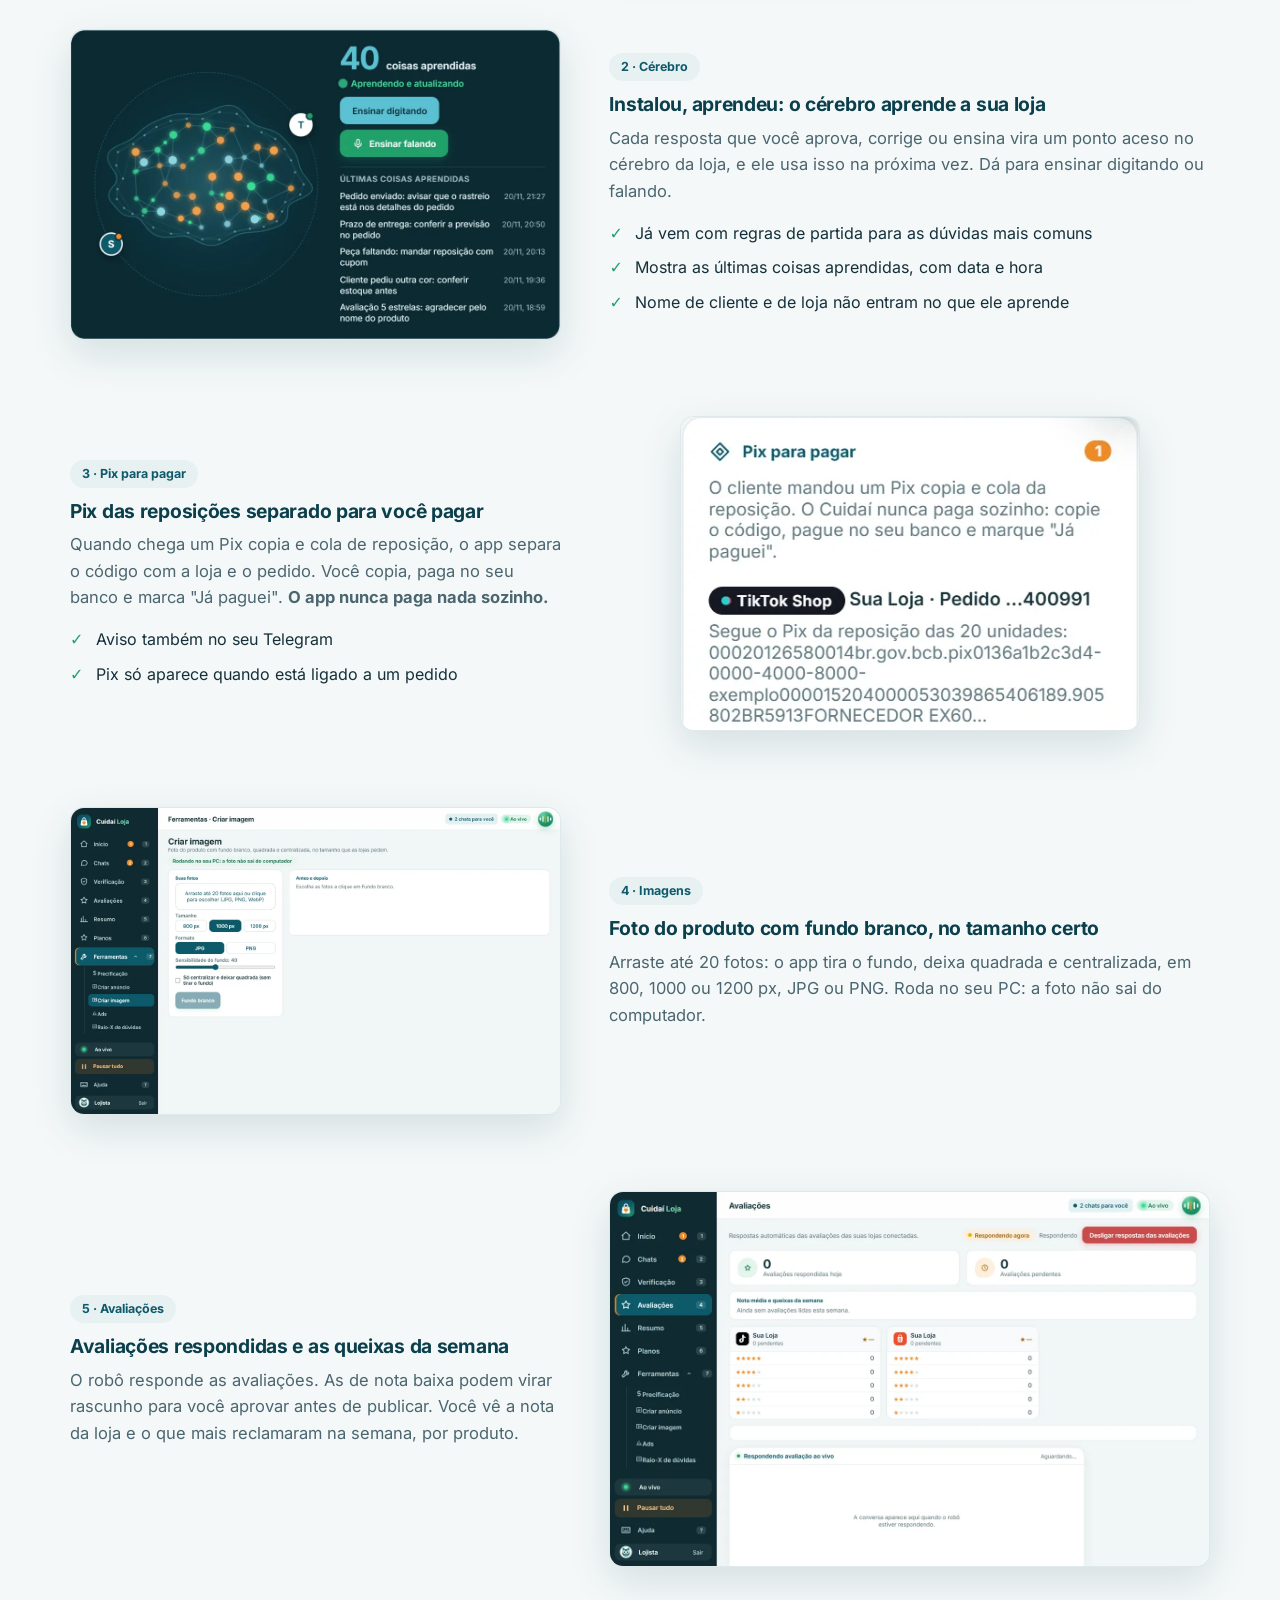
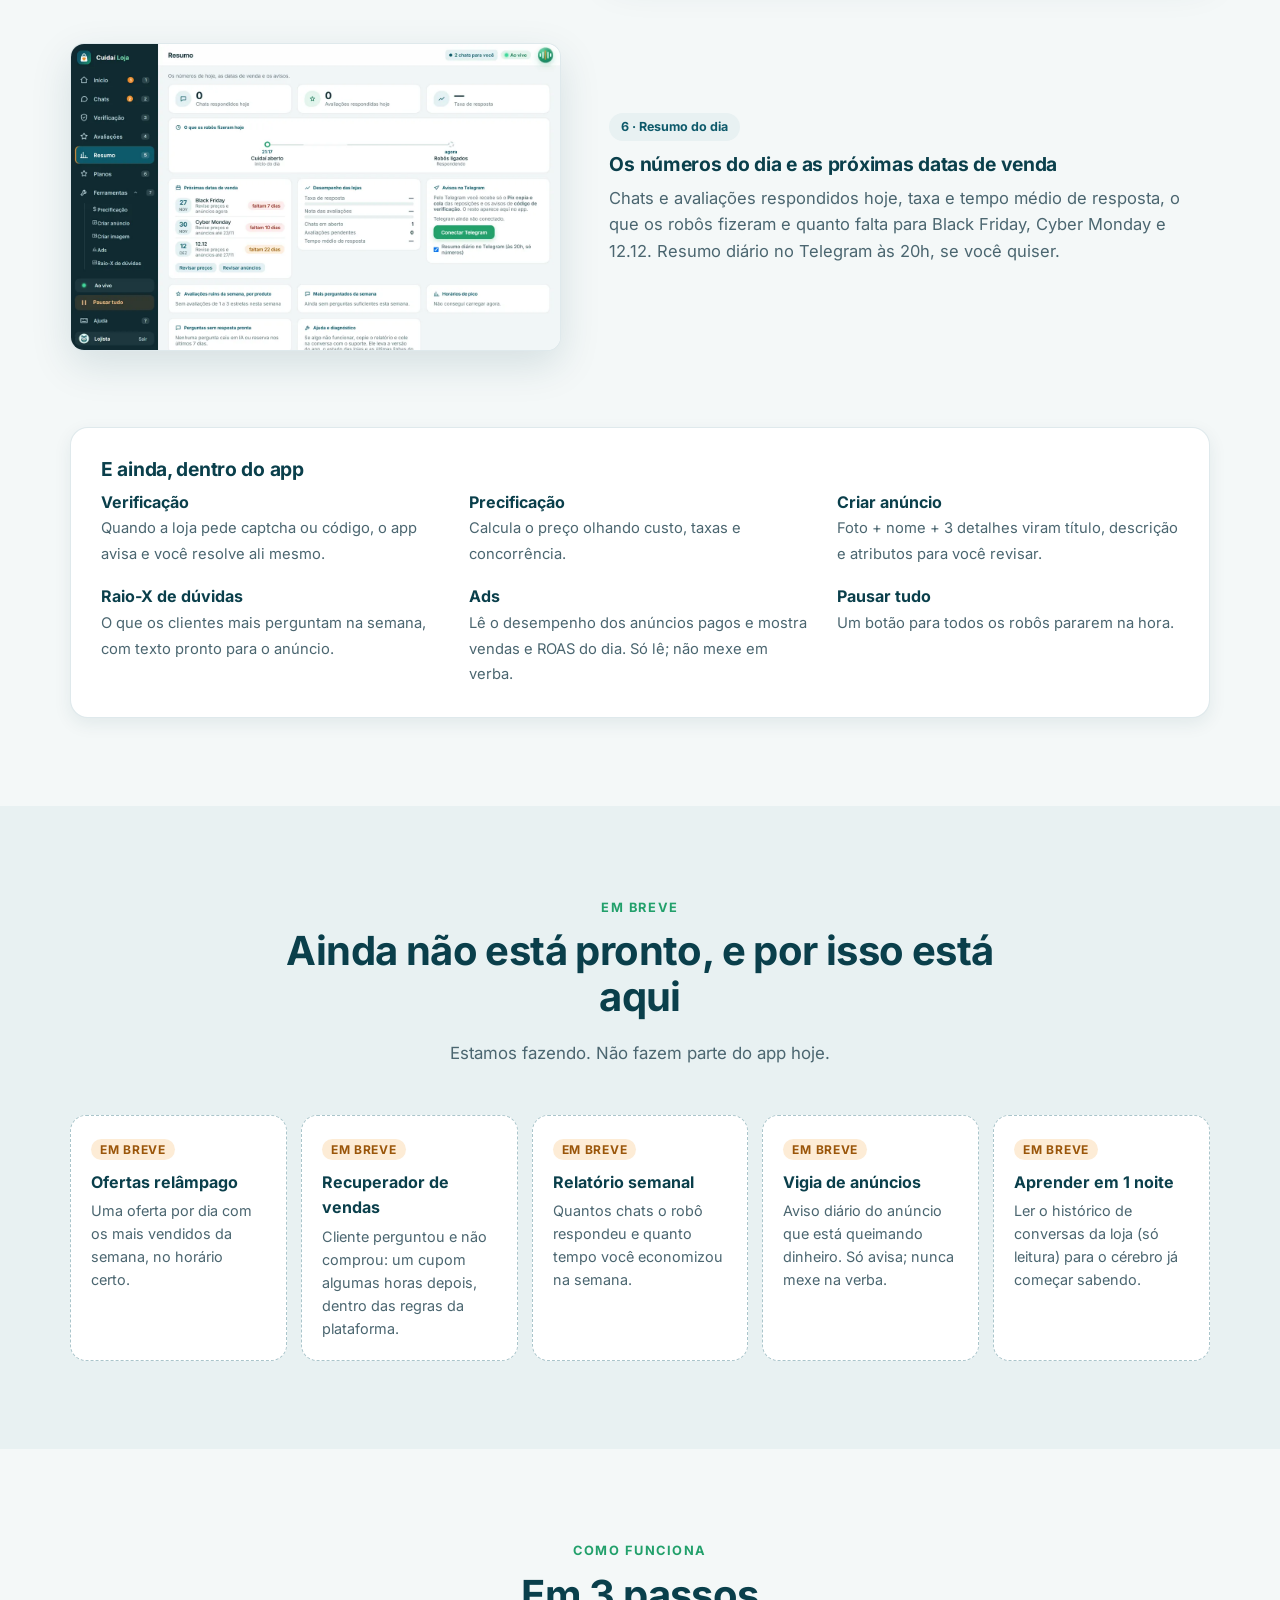
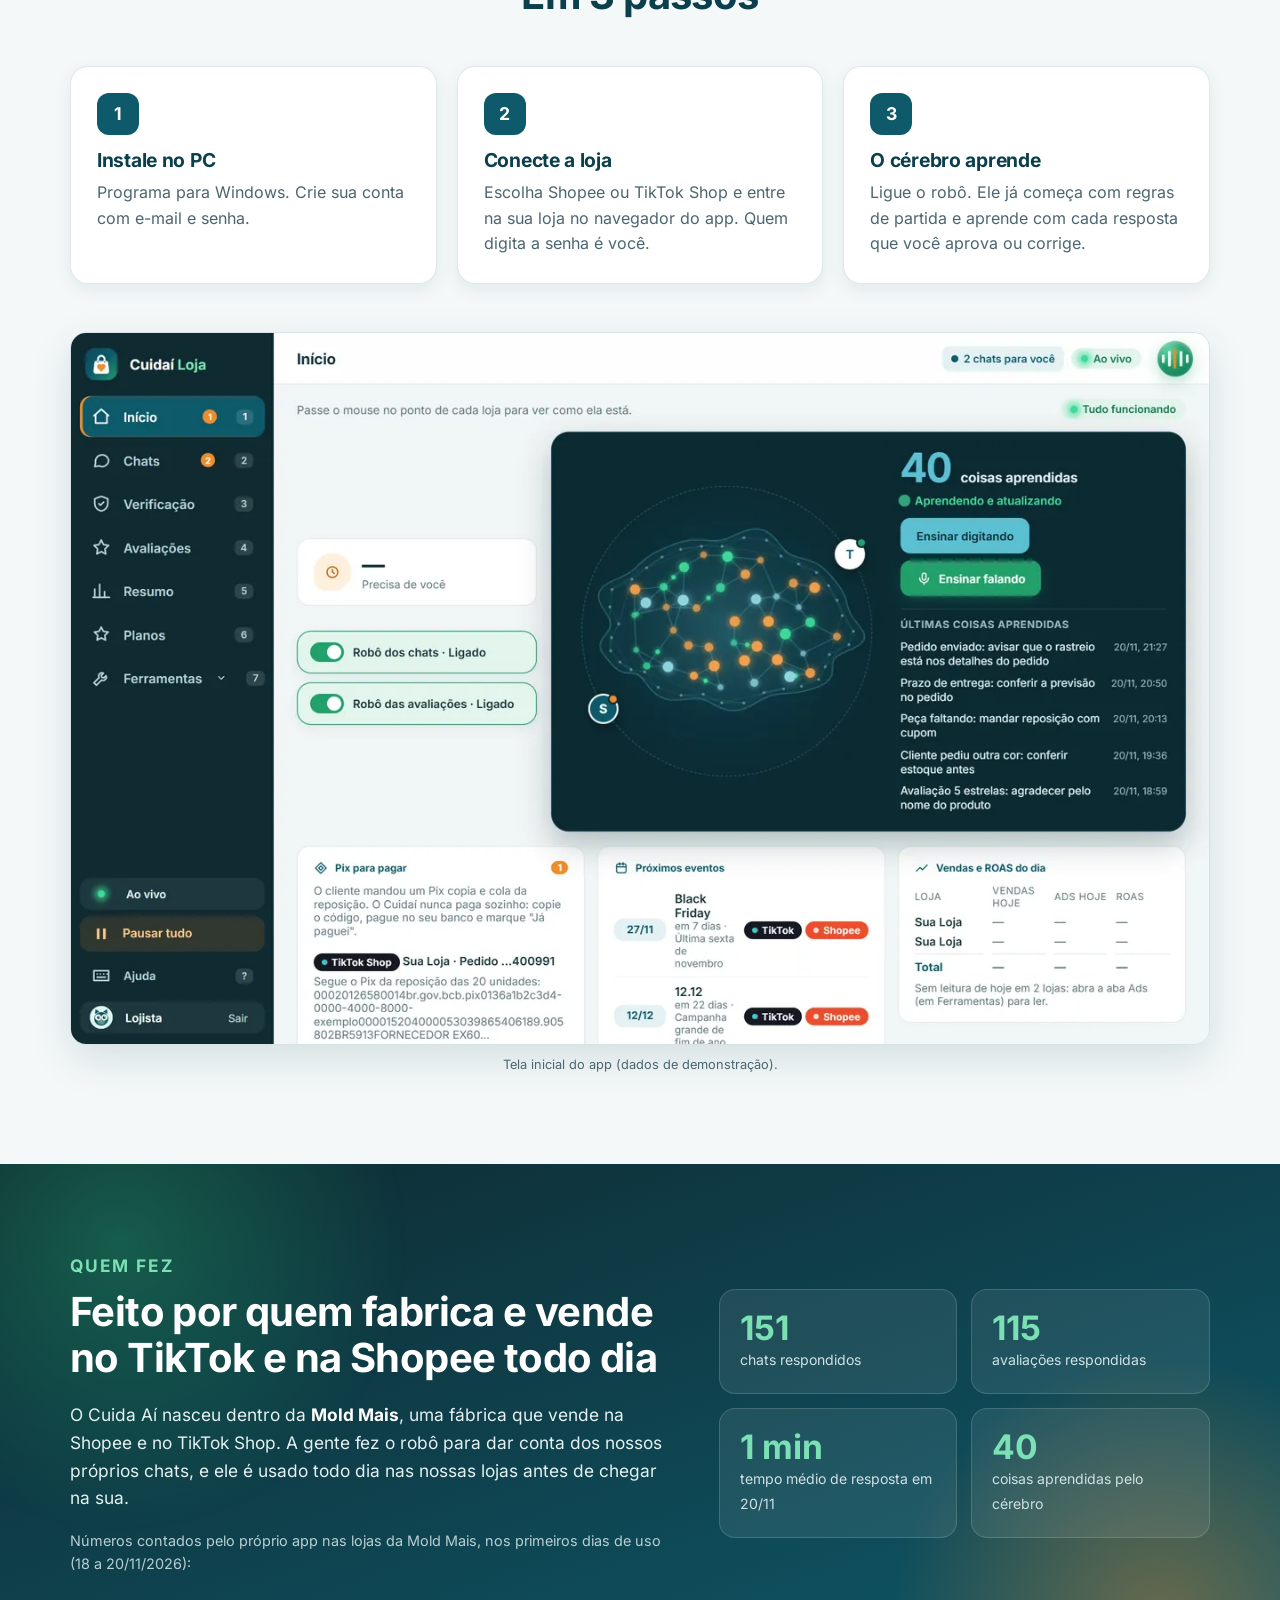
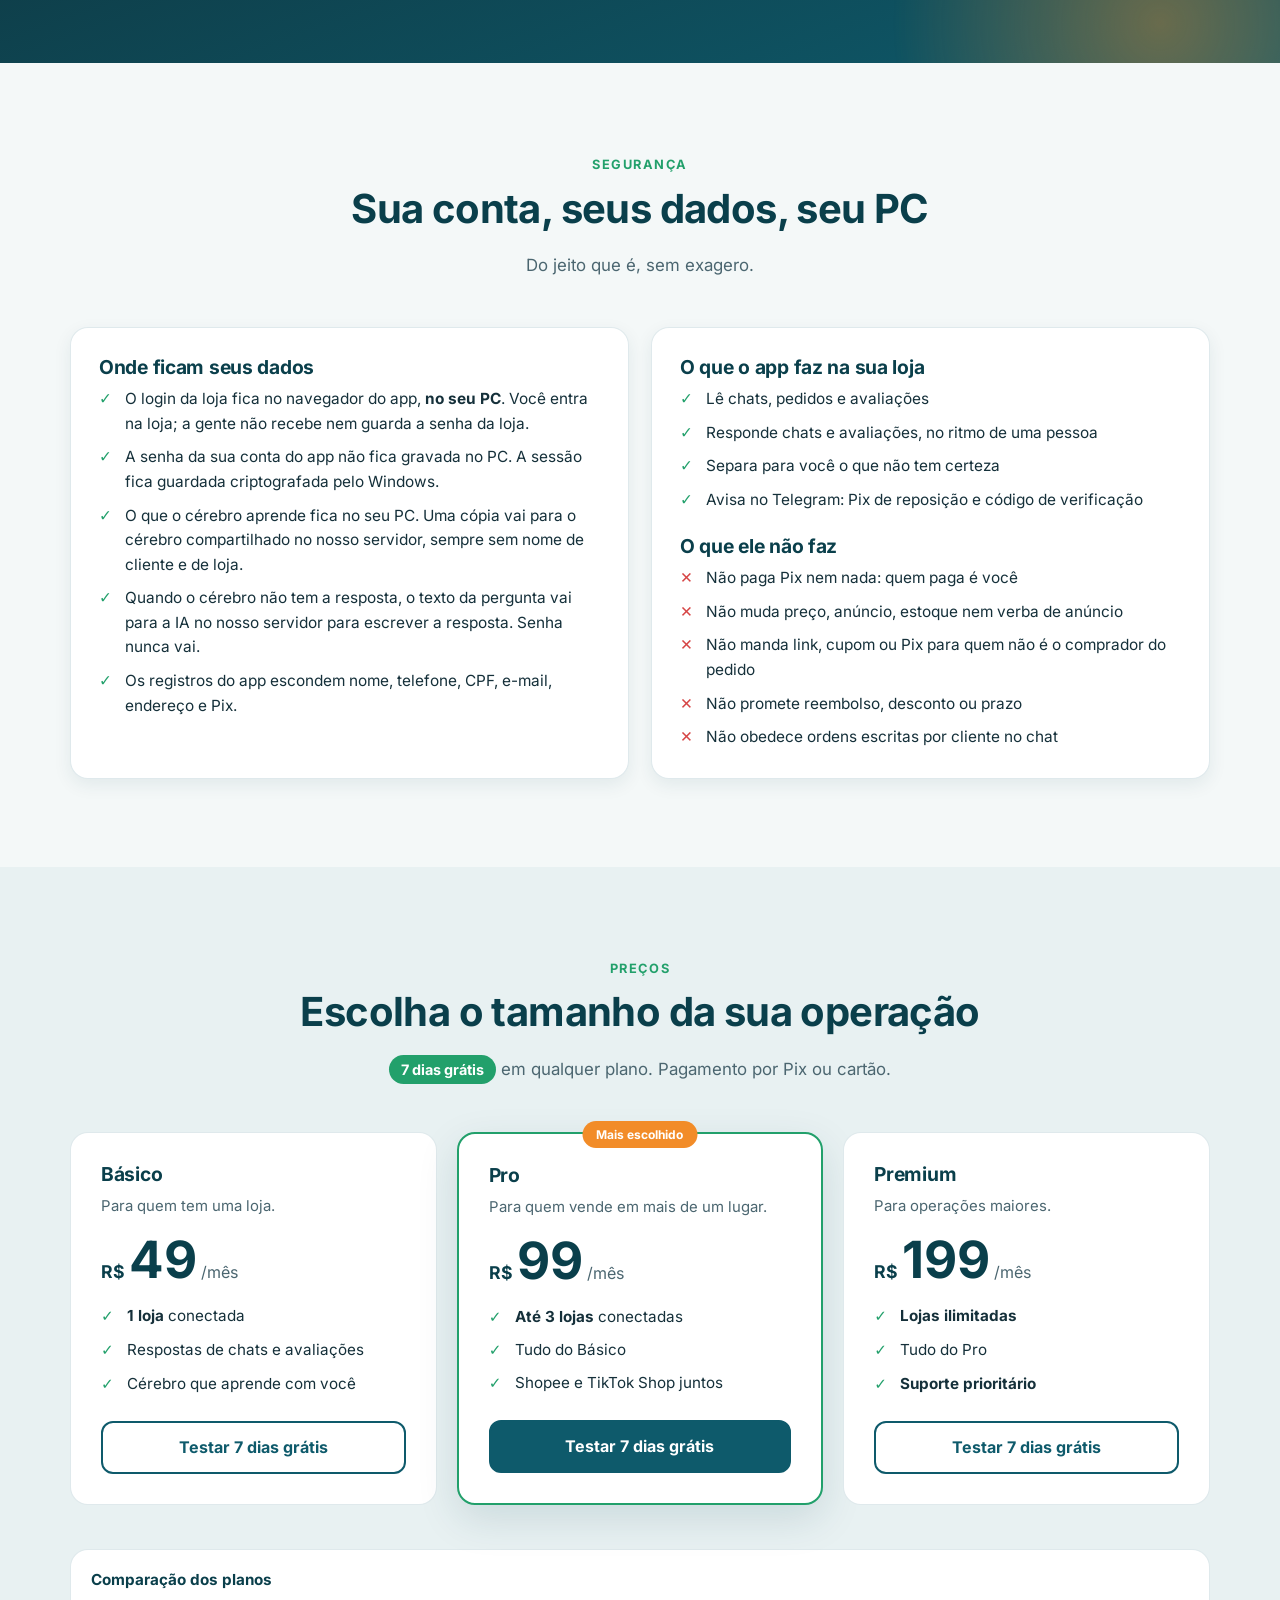
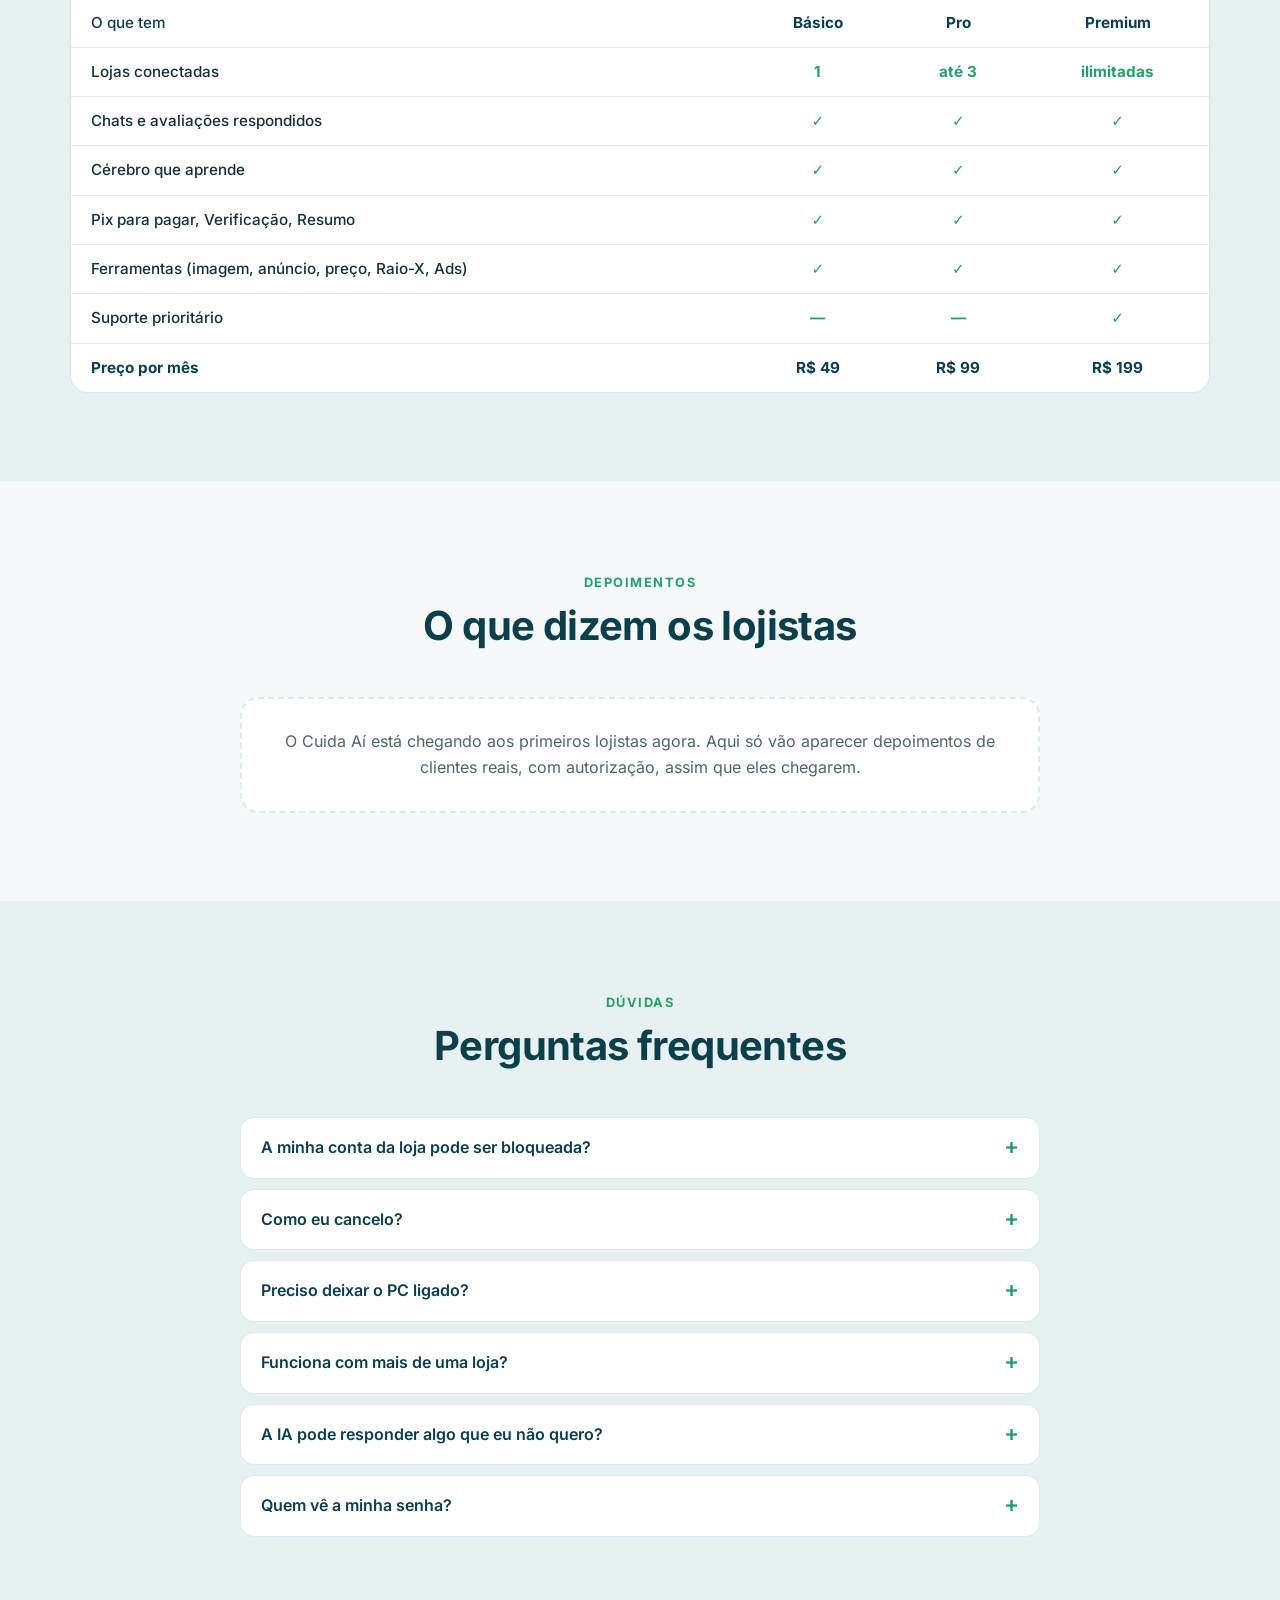
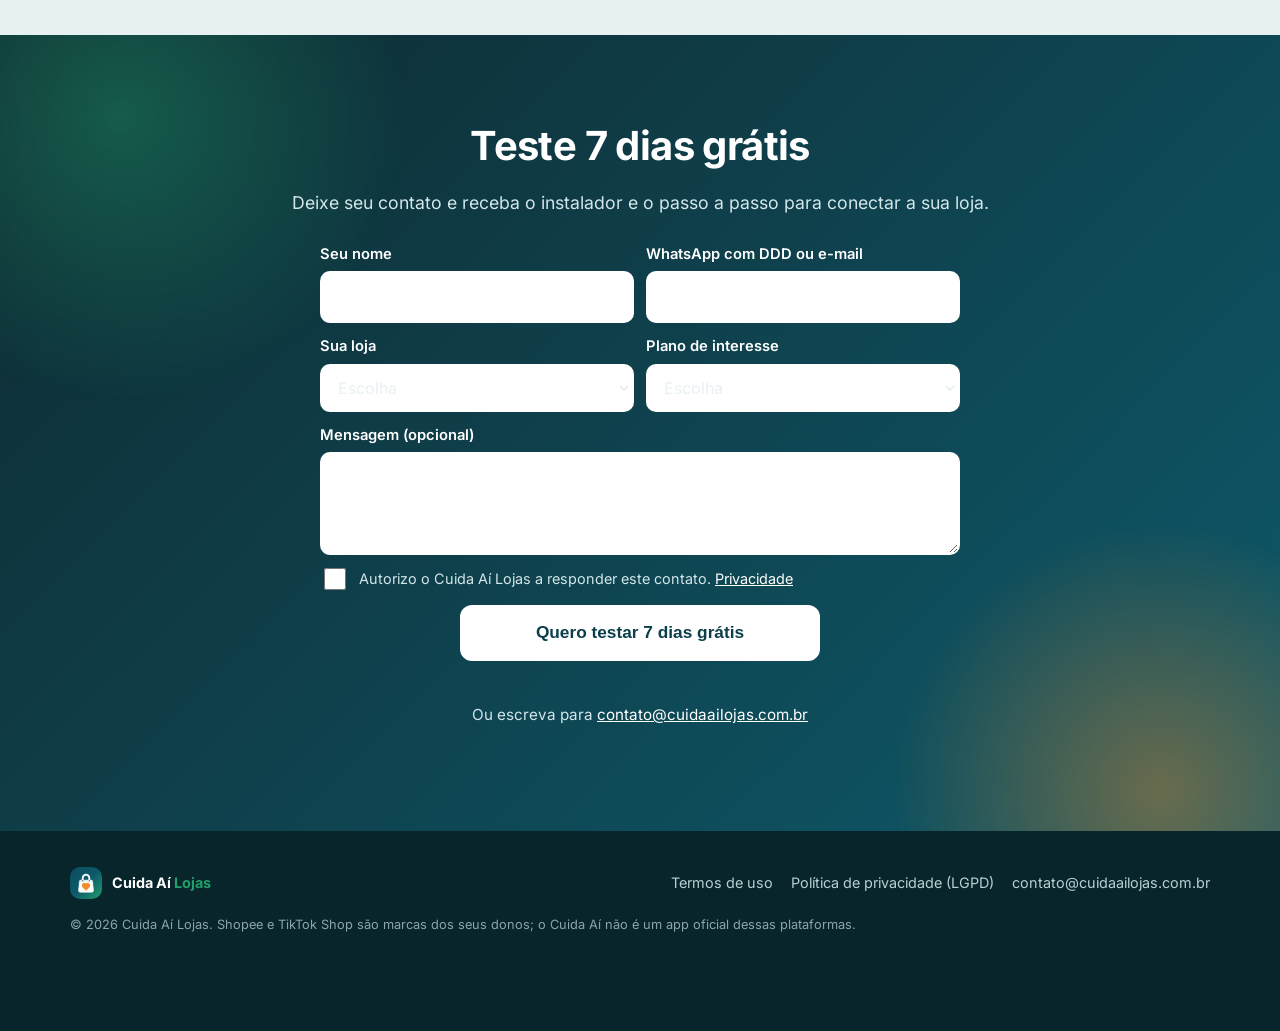
==== commit 916cee37: "Versão de teste do site 2026-11-22 00:43" ====
--- a/index.html
+++ b/index.html
@@ -62,7 +62,7 @@
       </div>
       <p class="nota entra" style="--d:.24s">Programa para Windows · Básico R$ 49/mês depois do teste</p>
     </div>
-    <figure class="hero-vis entra" style="--d:.14s">
+    <figure class="hero-vis">
       <div class="janela">
         <div class="janela-topo"><i></i><i></i><i></i><span>Cuidaí Loja · Chats</span></div>
         <img src="img/app/chat-ao-vivo.webp" width="760" height="479" alt="Tela real do app: o cliente pergunta se o pedido foi enviado e o robô responde sozinho" fetchpriority="high">
--- a/home.css
+++ b/home.css
@@ -56,9 +56,9 @@
 
 /* fundo animado */
 .aurora{position:absolute;inset:0;overflow:hidden;pointer-events:none}
-.aurora i{position:absolute;border-radius:50%;filter:blur(80px);opacity:.4;animation:flutuar 16s ease-in-out infinite alternate}
-.aurora .a1{width:440px;height:440px;background:#22A06B;top:-140px;left:-100px}
-.aurora .a2{width:400px;height:400px;background:#F28C28;bottom:-160px;right:-80px;animation-delay:-6s}
+.aurora i{position:absolute;border-radius:50%;opacity:.4;will-change:transform;animation:flutuar 16s ease-in-out infinite alternate}
+.aurora .a1{width:600px;height:600px;background:radial-gradient(circle,#22A06B 0,rgba(34,160,107,0) 68%);top:-220px;left:-180px}
+.aurora .a2{width:560px;height:560px;background:radial-gradient(circle,#F28C28 0,rgba(242,140,40,0) 68%);bottom:-240px;right:-160px;animation-delay:-6s}
 @keyframes flutuar{to{transform:translate(40px,30px) scale(1.1)}}
 
 /* topo da página */
